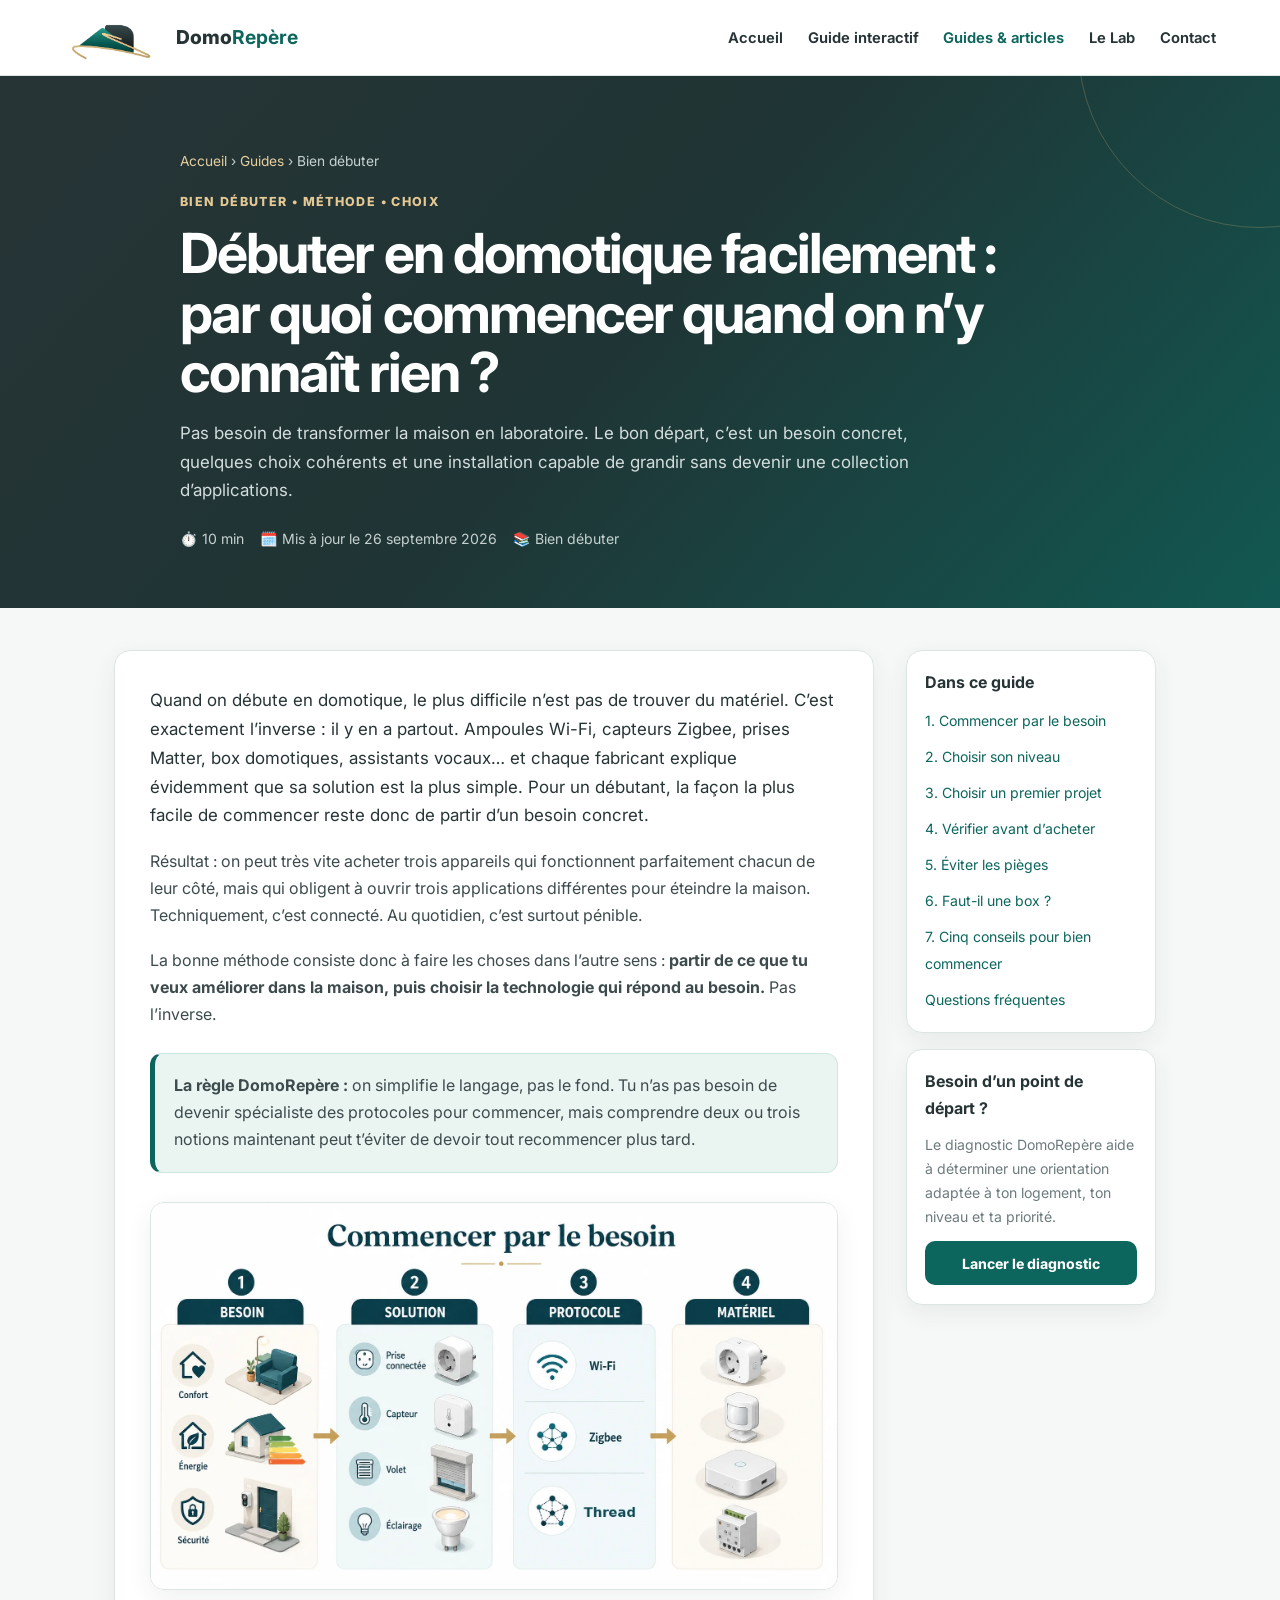
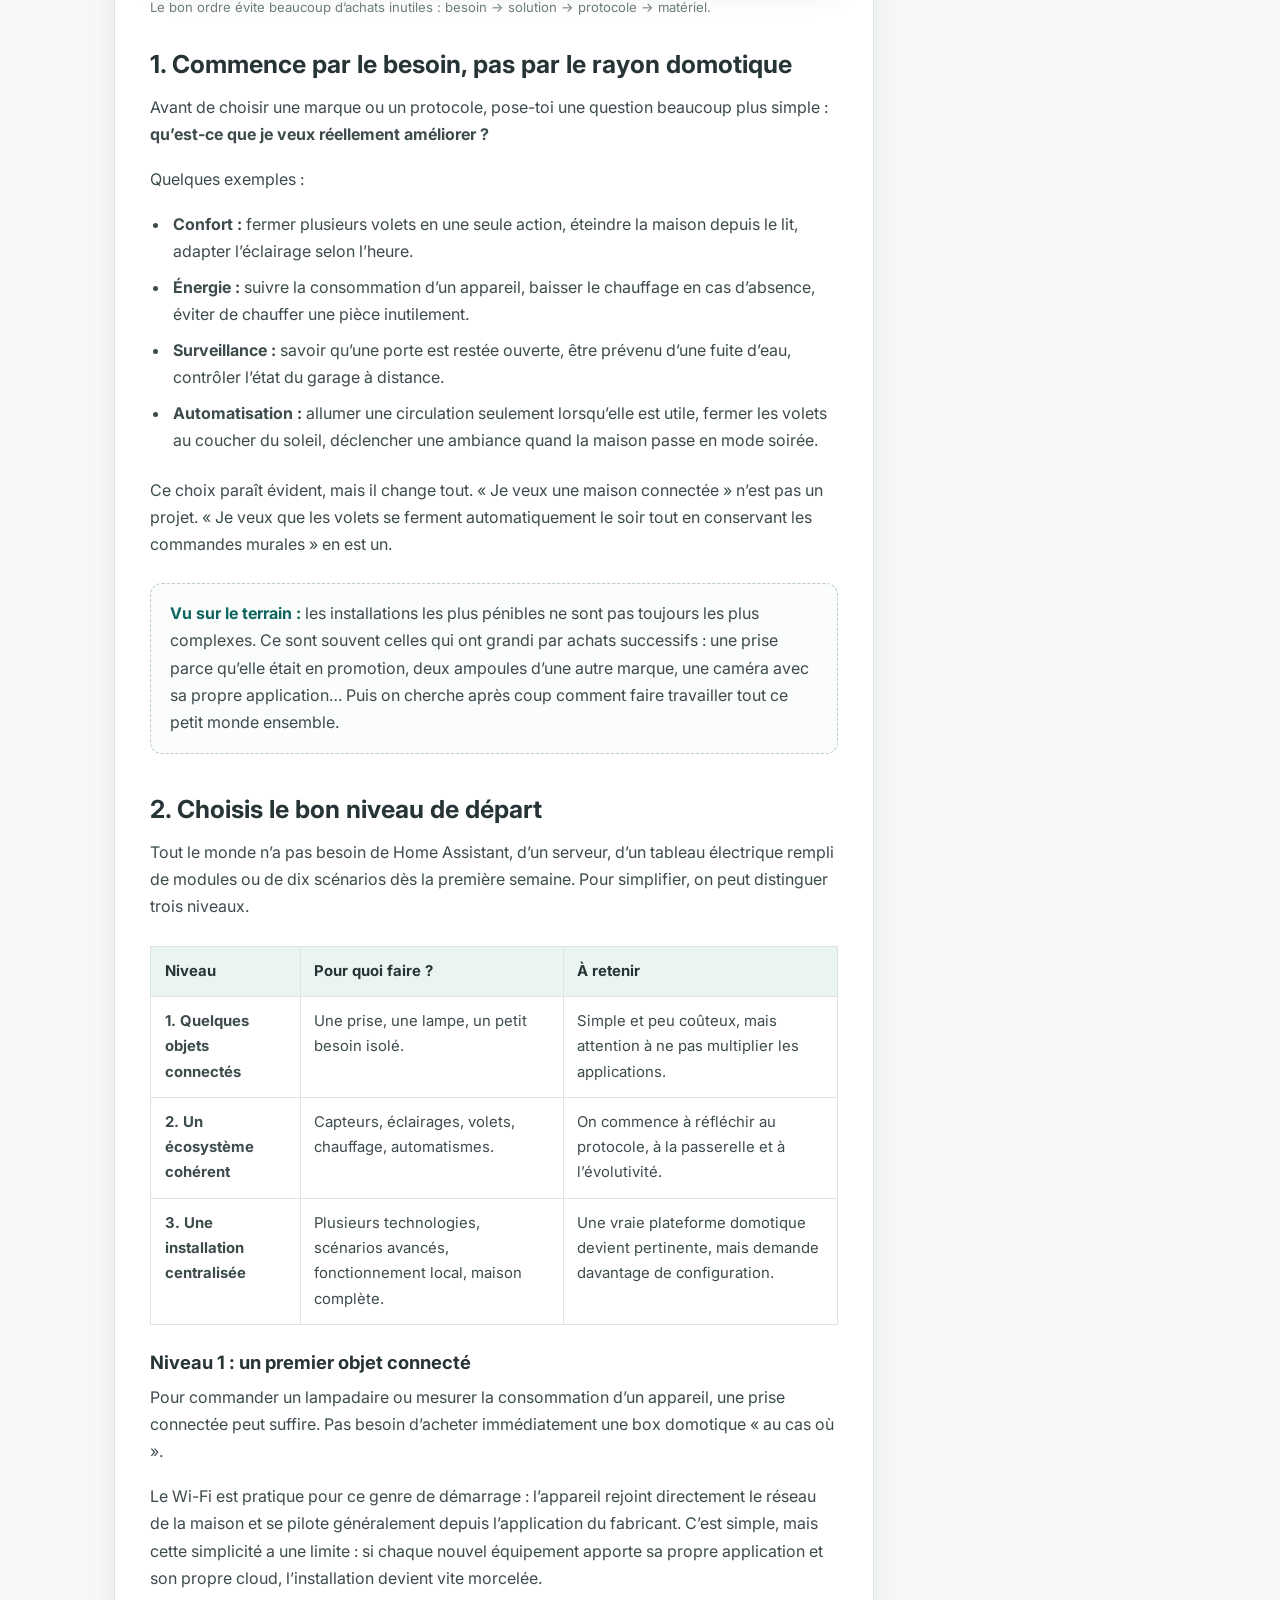
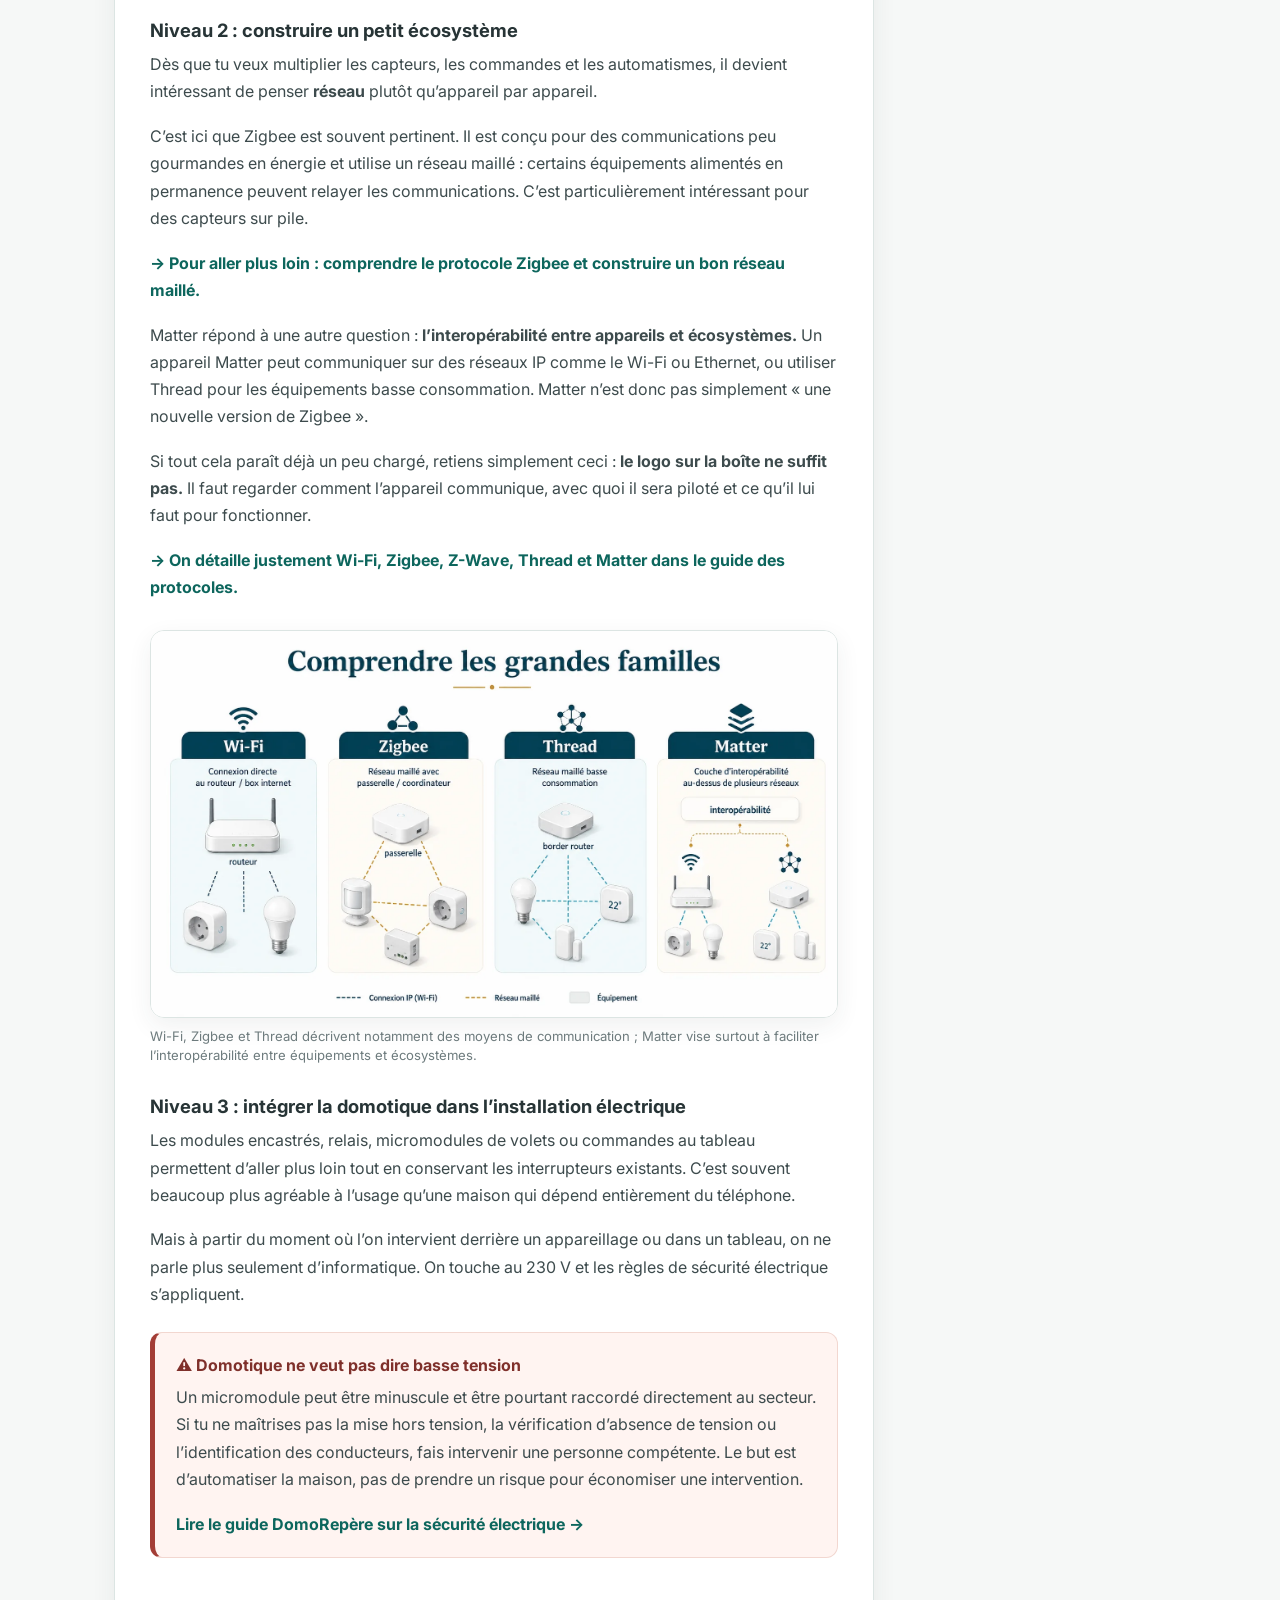
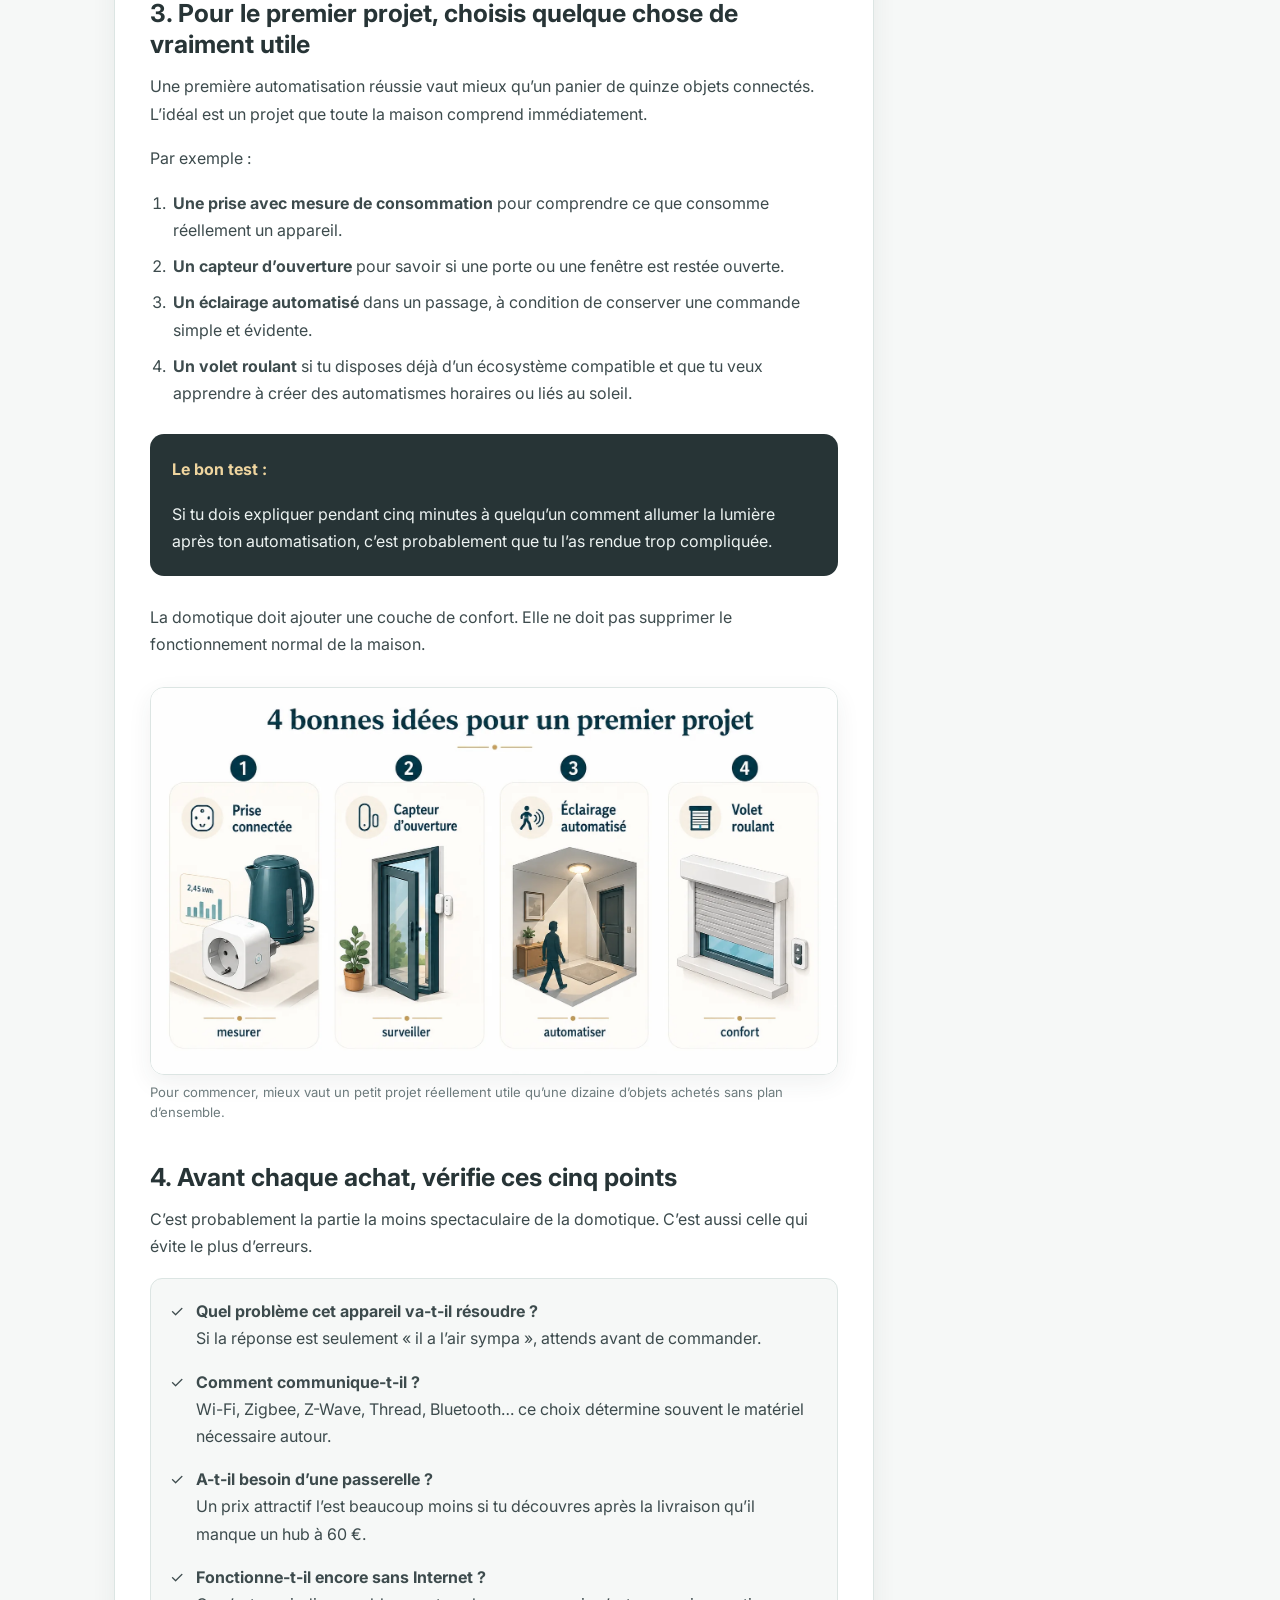
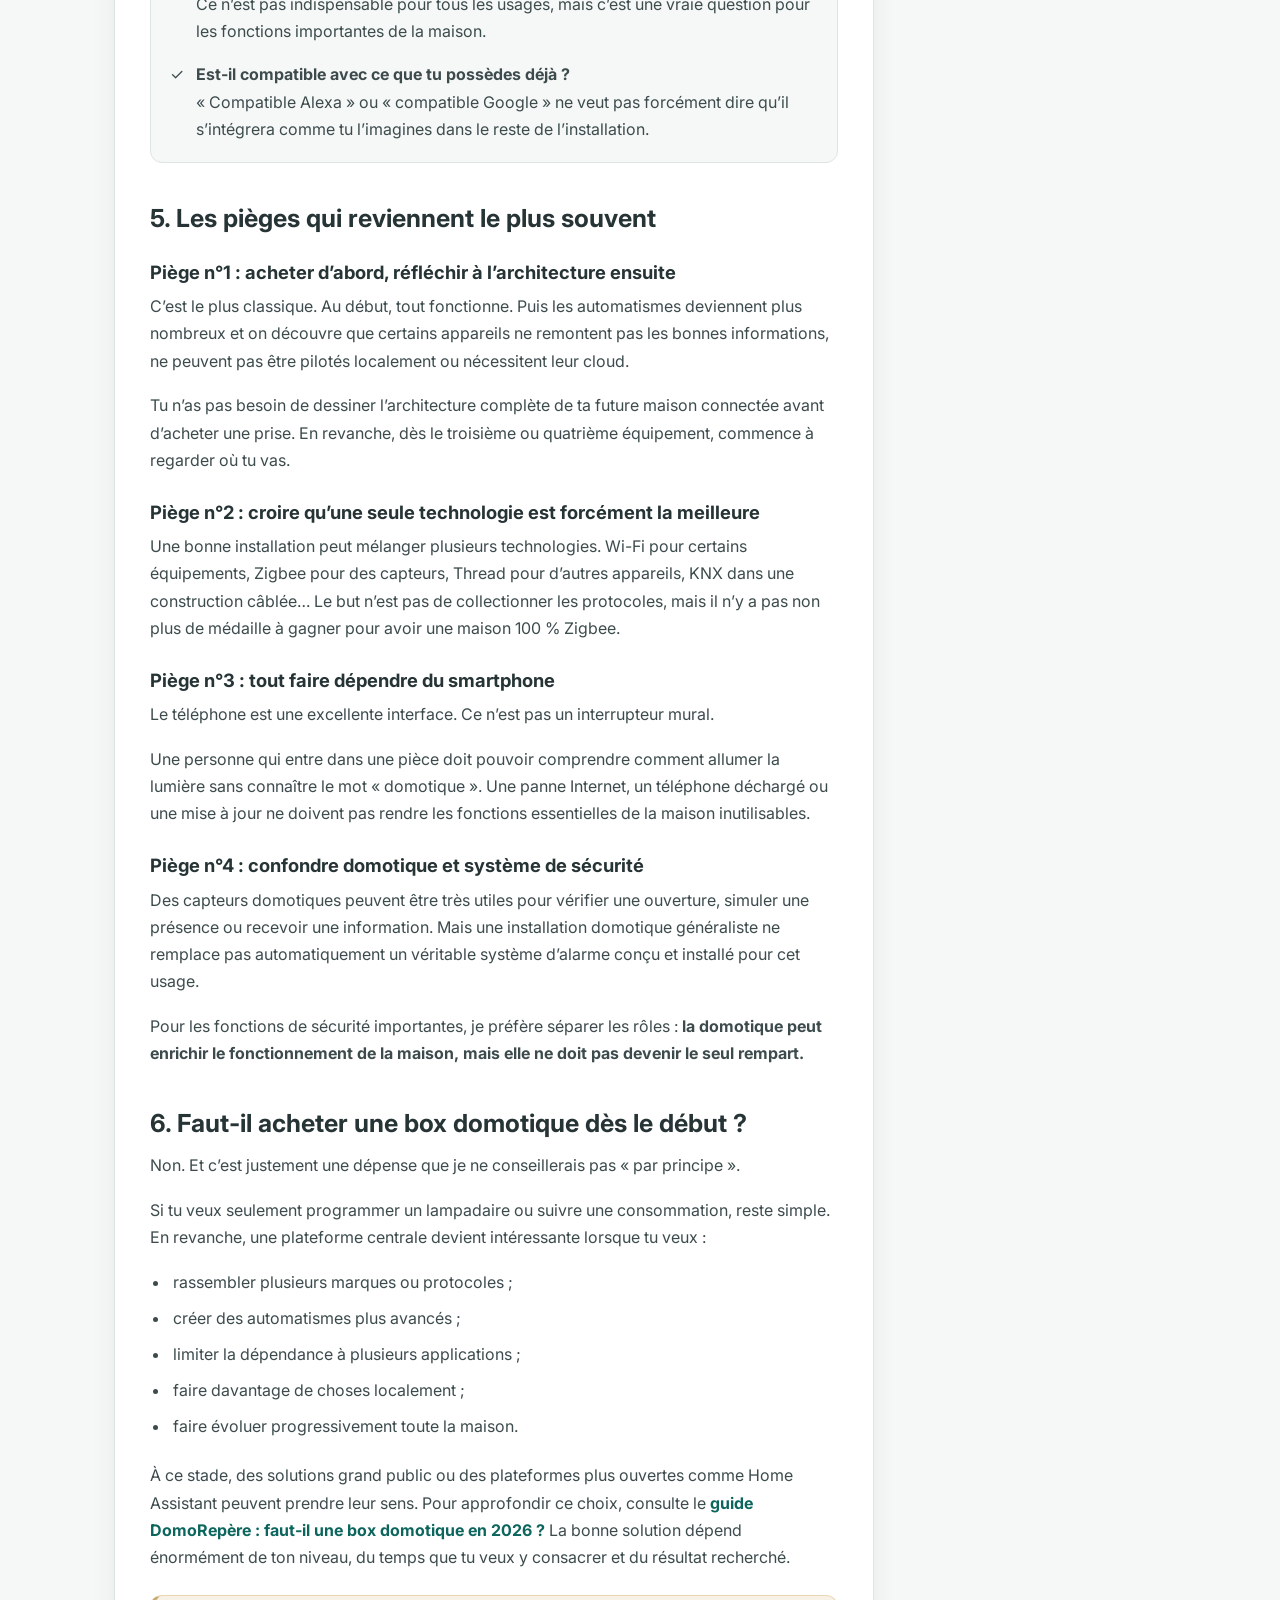
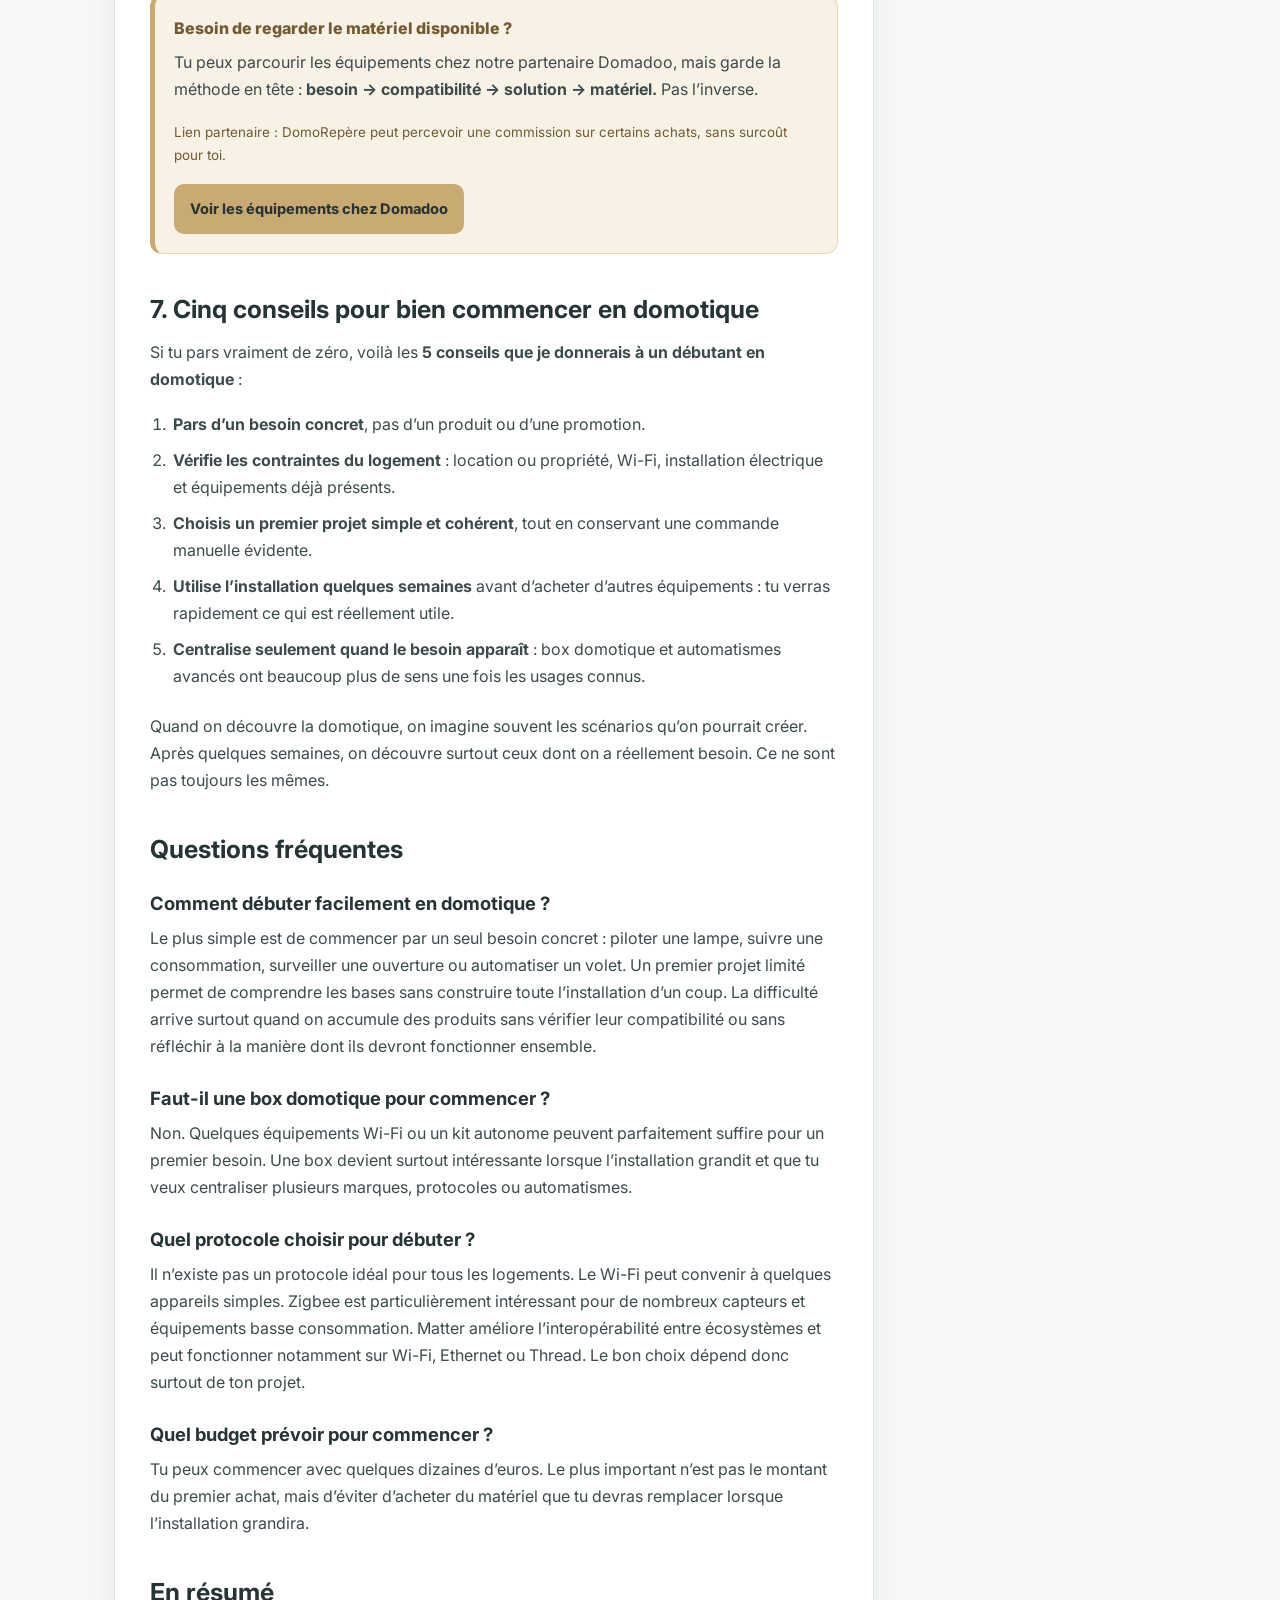
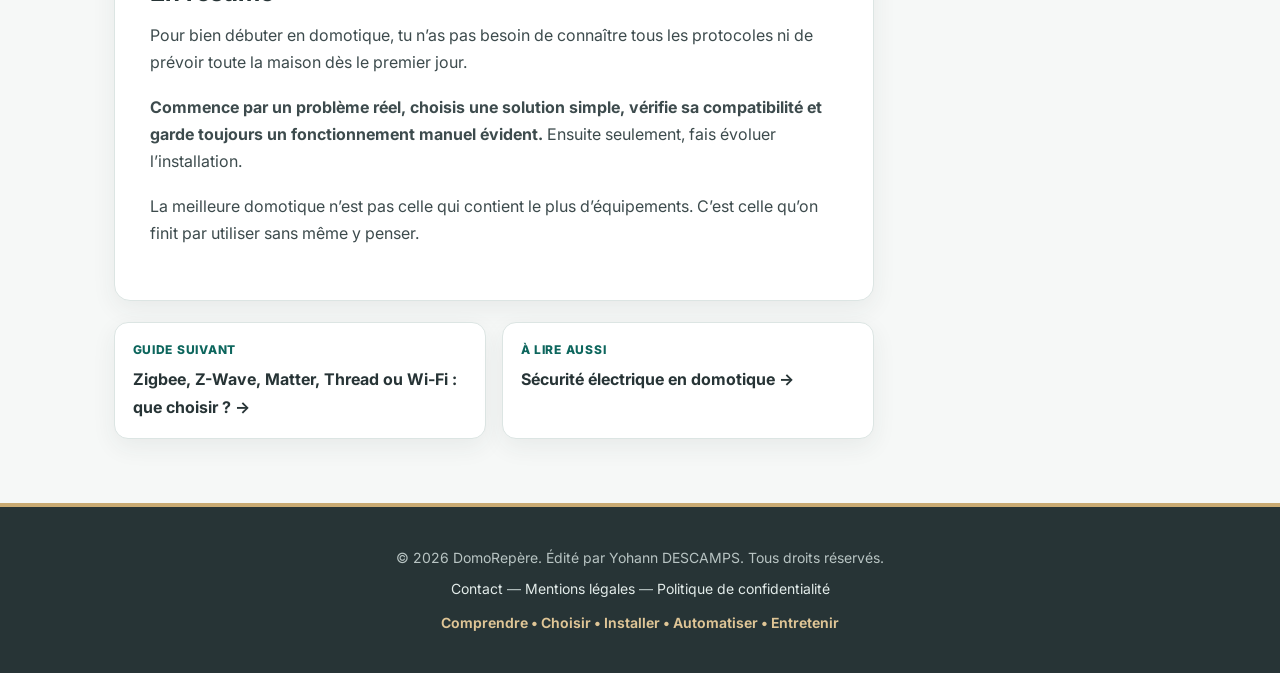
==== article-1.html @ 23b7b3b6 "Update article-1.html" ====
<!DOCTYPE html>
<html lang="fr">
<head>
<meta charset="UTF-8">
<meta name="viewport" content="width=device-width, initial-scale=1.0">

<title>Débuter en domotique facilement : guide pour bien commencer — DomoRepère</title>
<meta name="description" content="Débuter en domotique facilement : 5 conseils pour un débutant, choisir ses premiers équipements, éviter les pièges et construire une installation évolutive.">
<link rel="canonical" href="https://domorepere.fr/article-1.html">
<meta name="robots" content="index, follow, max-image-preview:large">
<meta name="theme-color" content="#0d665d">

<meta property="og:type" content="article">
<meta property="og:locale" content="fr_FR">
<meta property="og:site_name" content="DomoRepère">
<meta property="og:title" content="Débuter en domotique facilement : guide pour bien commencer — DomoRepère">
<meta property="og:description" content="Une méthode simple pour démarrer en domotique sans multiplier les achats, les applications et les écosystèmes incompatibles.">
<meta property="og:url" content="https://domorepere.fr/article-1.html">
<meta property="og:image" content="https://domorepere.fr/assets/brand/social-card.png">

<meta name="twitter:card" content="summary_large_image">
<meta name="twitter:title" content="Débuter en domotique facilement : guide pour bien commencer — DomoRepère">
<meta name="twitter:description" content="Besoins, premiers équipements, protocoles, compatibilité et pièges à éviter : les bonnes bases pour commencer en domotique.">
<meta name="twitter:image" content="https://domorepere.fr/assets/brand/social-card.png">

<link rel="icon" href="assets/icons/favicon-32.png" sizes="32x32" type="image/png">
<link rel="icon" href="assets/icons/favicon-192.png" sizes="192x192" type="image/png">
<link rel="apple-touch-icon" href="assets/icons/apple-touch-icon.png" sizes="180x180">

<link rel="preconnect" href="https://fonts.googleapis.com">
<link rel="preconnect" href="https://fonts.gstatic.com" crossorigin>
<link href="https://fonts.googleapis.com/css2?family=Inter:wght@400;500;600;700;800&display=swap" rel="stylesheet">

<style>
:root{
  --primary:#0d665d;--primary-hover:#084f49;--primary-soft:#eaf5f2;
  --secondary:#273436;--accent:#c9aa72;--accent-soft:#f8f1e5;
  --bg-light:#f6f8f7;--card-bg:#fff;--text-dark:#273436;--text-main:#3d4b4d;
  --text-muted:#6d7b7d;--border:#dce5e3;--danger:#a33d36;--danger-bg:#fff4f1;
  --radius:16px;--shadow:0 8px 24px rgba(39,52,54,.07);--shadow-lg:0 18px 45px rgba(39,52,54,.11)
}
*{box-sizing:border-box;margin:0;padding:0}
html{scroll-behavior:smooth}
body{font-family:'Inter',system-ui,-apple-system,sans-serif;color:var(--text-main);background:var(--bg-light);line-height:1.7}
a{color:var(--primary);text-decoration:none;transition:.2s ease}
a:hover{color:var(--primary-hover)}
img{max-width:100%;height:auto}

.site-header{background:rgba(255,255,255,.96);border-bottom:1px solid var(--border);position:sticky;top:0;z-index:100;backdrop-filter:blur(12px)}
.nav-container{max-width:1200px;margin:0 auto;padding:.85rem 1.5rem;display:flex;justify-content:space-between;align-items:center;gap:1.5rem}
.logo{display:flex;align-items:center;gap:.7rem;color:var(--secondary);font-size:1.2rem;font-weight:800;white-space:nowrap}
.logo img{height:48px;width:auto;display:block}
.logo strong{color:var(--primary)}
nav ul{display:flex;list-style:none;gap:1.55rem;align-items:center}
nav a{color:var(--secondary);font-weight:650;font-size:.92rem}
nav a:hover,nav a.active{color:var(--primary)}

.article-hero{background:linear-gradient(132deg,#273436 0%,#1f3434 48%,#0d665d 120%);color:#fff;padding:4.6rem 1.5rem 3.6rem;position:relative;overflow:hidden}
.article-hero:after{content:"";position:absolute;width:360px;height:360px;border-radius:50%;border:1px solid rgba(201,170,114,.28);right:-160px;top:-210px}
.article-hero-inner{max-width:920px;margin:0 auto;position:relative;z-index:1}
.breadcrumb{font-size:.86rem;color:#c6d2d1;margin-bottom:1.1rem}
.breadcrumb a{color:#e6cf9f}
.eyebrow{color:#e5c995;font-size:.78rem;font-weight:800;letter-spacing:.11em;text-transform:uppercase;margin-bottom:.75rem}
h1{font-size:clamp(2.05rem,5vw,3.45rem);line-height:1.08;letter-spacing:-.035em;max-width:900px}
.lead{margin-top:1rem;max-width:780px;color:#d3dddd;font-size:1.06rem}
.meta{display:flex;flex-wrap:wrap;gap:.7rem 1rem;margin-top:1.35rem;color:#c5d1cf;font-size:.88rem}

.page-wrap{max-width:1100px;margin:0 auto;padding:2.6rem 1.5rem 4rem}
.content-grid{display:grid;grid-template-columns:minmax(0,760px) 250px;gap:2rem;align-items:start}
.article-shell{min-width:0}
.article-body{background:#fff;border:1px solid var(--border);border-radius:var(--radius);box-shadow:var(--shadow);padding:2.2rem}
.article-body>p:first-child{font-size:1.06rem;color:var(--text-dark)}
.article-body h2{color:var(--secondary);font-size:1.55rem;line-height:1.25;margin:2.3rem 0 .85rem;padding-top:.2rem;scroll-margin-top:105px}
.article-body h2:first-of-type{margin-top:1.6rem}
.article-body h3{color:var(--secondary);font-size:1.15rem;line-height:1.35;margin:1.6rem 0 .55rem;scroll-margin-top:105px}
.article-body p{margin-bottom:1.1rem}
.article-body ul,.article-body ol{margin:0 0 1.4rem 1.25rem}
.article-body li{margin-bottom:.55rem;padding-left:.15rem}

.highlight-box,.highlight,.callout{background:var(--primary-soft)!important;border:1px solid #cfe7e1!important;border-left:5px solid var(--primary)!important;border-radius:12px!important;padding:1.15rem 1.2rem!important;margin:1.5rem 0!important;color:var(--text-main)!important}
.affiliate-box{background:var(--accent-soft)!important;border:1px solid #ead7b4!important;border-left:5px solid var(--accent)!important;border-radius:12px!important;padding:1.2rem!important;margin:1.5rem 0!important}
.affiliate-box-title{color:#725b34!important;font-weight:800!important;margin-bottom:.4rem!important}
.alert-danger{background:var(--danger-bg);border:1px solid #f2d7d0;border-left:5px solid var(--danger);border-radius:12px;padding:1.2rem 1.3rem;margin:1.5rem 0}
.alert-danger h4{color:#7f302b;margin-bottom:.3rem}

.field-note{background:#fbfcfc;border:1px dashed #b8cbc7;border-radius:12px;padding:1.05rem 1.15rem;margin:1.5rem 0}
.field-note strong{color:var(--primary)}
.question-box{background:var(--secondary);color:#edf3f2;border-radius:14px;padding:1.35rem;margin:1.7rem 0}
.question-box strong{color:#efd59f}
.question-box p:last-child{margin-bottom:0}

.checklist{background:var(--bg-light);border:1px solid var(--border);border-radius:12px;padding:1.2rem;margin-top:1rem}
.checklist-item{display:flex;gap:.75rem;margin-bottom:1rem}
.checklist-item:last-child{margin-bottom:0}

.comparison-table-wrapper{overflow-x:auto;margin:1.6rem 0}
.comparison-table{width:100%;border-collapse:collapse;font-size:.93rem}
.comparison-table th,.comparison-table td{padding:.75rem .85rem;border:1px solid var(--border);text-align:left;vertical-align:top}
.comparison-table th{background:var(--primary-soft);color:var(--secondary)}

.article-figure{margin:1.8rem 0}
.article-figure img{display:block;width:100%;border-radius:14px;border:1px solid var(--border);box-shadow:var(--shadow)}
.article-figure figcaption{font-size:.82rem;color:var(--text-muted);margin-top:.55rem;line-height:1.45}

.btn{display:inline-flex;align-items:center;justify-content:center;padding:.78rem 1rem;border-radius:10px;font-size:.91rem;font-weight:750}
.btn-primary{background:var(--primary);color:#fff}
.btn-primary:hover{background:var(--primary-hover);color:#fff}
.btn-affiliate{background:var(--accent);color:var(--secondary)}
.btn-affiliate:hover{background:#b9975c;color:var(--secondary)}

.next-links{display:grid;grid-template-columns:repeat(2,minmax(0,1fr));gap:1rem;margin-top:1.3rem}
.next-card{background:#fff;border:1px solid var(--border);border-radius:14px;padding:1.1rem;box-shadow:var(--shadow)}
.next-card span{display:block;color:var(--primary);font-size:.75rem;font-weight:800;text-transform:uppercase;letter-spacing:.06em;margin-bottom:.35rem}
.next-card strong{color:var(--secondary);line-height:1.35}

.sidebar{position:sticky;top:88px}
.side-card{background:#fff;border:1px solid var(--border);border-radius:var(--radius);padding:1.15rem;box-shadow:var(--shadow);margin-bottom:1rem}
.side-card h2{font-size:1rem;color:var(--secondary);margin-bottom:.65rem}
.side-card ul{list-style:none}
.side-card li+li{margin-top:.55rem}
.side-card a{font-size:.88rem;line-height:1.35}
.side-card p{font-size:.88rem;color:var(--text-muted)}

footer{background:var(--secondary);color:#b8c4c3;padding:2.4rem 1.5rem;text-align:center;font-size:.875rem;border-top:4px solid var(--accent)}
footer a{color:#e2ebe9}
.footer-tagline{color:#dfc596;font-weight:650;margin-top:.65rem}

@media(max-width:900px){
  .content-grid{grid-template-columns:1fr}
  .sidebar{position:static;display:grid;grid-template-columns:repeat(2,minmax(0,1fr));gap:1rem}
  .side-card{margin:0}
}
@media(max-width:720px){
  .nav-container{flex-direction:column;gap:.7rem;padding:.7rem 1rem}
  nav ul{flex-wrap:wrap;justify-content:center;gap:.55rem 1rem}
  .article-hero{padding:3.6rem 1rem 3rem}
  .page-wrap{padding:2rem 1rem 3rem}
  .article-body{padding:1.35rem}
  .sidebar,.next-links{grid-template-columns:1fr}
}
</style>

<script type="application/ld+json">
{
  "@context":"https://schema.org",
  "@type":"Article",
  "headline":"Débuter en domotique facilement : par quoi commencer quand on n’y connaît rien ?",
  "description":"Débuter en domotique facilement : 5 conseils pour un débutant, choisir ses premiers équipements, éviter les pièges et construire une installation évolutive.",
  "inLanguage":"fr-FR",
  "mainEntityOfPage":"https://domorepere.fr/article-1.html",
  "dateModified":"2026-09-26",
  "author":{"@type":"Person","name":"Yohann DESCAMPS"},
  "publisher":{"@type":"Organization","name":"DomoRepère","url":"https://domorepere.fr/"}
}
</script>

<script type="application/ld+json">
{
  "@context":"https://schema.org",
  "@type":"FAQPage",
  "mainEntity":[
    {
      "@type":"Question",
      "name":"Comment débuter facilement en domotique ?",
      "acceptedAnswer":{
        "@type":"Answer",
        "text":"Le plus simple est de commencer par un seul besoin concret : piloter une lampe, suivre une consommation, surveiller une ouverture ou automatiser un volet. Un premier projet limité permet de comprendre les bases sans construire toute l’installation d’un coup."
      }
    },
    {
      "@type":"Question",
      "name":"Faut-il une box domotique pour commencer ?",
      "acceptedAnswer":{
        "@type":"Answer",
        "text":"Non. Quelques équipements Wi-Fi ou un kit autonome peuvent parfaitement suffire pour un premier besoin. Une box devient surtout intéressante lorsque l’installation grandit et que tu veux centraliser plusieurs marques, protocoles ou automatismes."
      }
    },
    {
      "@type":"Question",
      "name":"Quel protocole choisir pour débuter ?",
      "acceptedAnswer":{
        "@type":"Answer",
        "text":"Il n’existe pas un protocole idéal pour tous les logements. Le Wi-Fi peut convenir à quelques appareils simples. Zigbee est particulièrement intéressant pour de nombreux capteurs et équipements basse consommation. Matter améliore l’interopérabilité entre écosystèmes et peut fonctionner notamment sur Wi-Fi, Ethernet ou Thread. Le bon choix dépend donc surtout du projet."
      }
    },
    {
      "@type":"Question",
      "name":"Quel budget prévoir pour commencer ?",
      "acceptedAnswer":{
        "@type":"Answer",
        "text":"Il est possible de commencer avec quelques dizaines d’euros. Le plus important n’est pas le montant du premier achat, mais d’éviter d’acheter du matériel qui devra être remplacé lorsque l’installation grandira."
      }
    }
  ]
}
</script>
</head>

<body>

<header class="site-header">
  <div class="nav-container">
    <a href="index.html" class="logo">
      <img src="assets/brand/logo.png" alt="Logo DomoRepère">
      <span>Domo<strong>Repère</strong></span>
    </a>
    <nav aria-label="Navigation principale">
      <ul>
        <li><a href="index.html">Accueil</a></li>
        <li><a href="index.html#quiz">Guide interactif</a></li>
        <li><a class="active" href="articles.html">Guides &amp; articles</a></li>
        <li><a href="mon-installation.html">Le Lab</a></li>
        <li><a href="index.html#contact">Contact</a></li>
      </ul>
    </nav>
  </div>
</header>

<main>

<section class="article-hero">
  <div class="article-hero-inner">
    <div class="breadcrumb">
      <a href="index.html">Accueil</a> › <a href="articles.html">Guides</a> › Bien débuter
    </div>
    <div class="eyebrow">Bien débuter • méthode • choix</div>
    <h1>Débuter en domotique facilement : par quoi commencer quand on n’y connaît rien ?</h1>
    <p class="lead">Pas besoin de transformer la maison en laboratoire. Le bon départ, c’est un besoin concret, quelques choix cohérents et une installation capable de grandir sans devenir une collection d’applications.</p>
    <div class="meta">
      <span>⏱️ 10 min</span>
      <span>🗓️ Mis à jour le 26 septembre 2026</span>
      <span>📚 Bien débuter</span>
    </div>
  </div>
</section>

<div class="page-wrap">
<div class="content-grid">

<div class="article-shell">

<article class="article-body">

<p>Quand on débute en domotique, le plus difficile n’est pas de trouver du matériel. C’est exactement l’inverse : il y en a partout. Ampoules Wi-Fi, capteurs Zigbee, prises Matter, box domotiques, assistants vocaux… et chaque fabricant explique évidemment que sa solution est la plus simple. Pour un débutant, la façon la plus facile de commencer reste donc de partir d’un besoin concret.</p>

<p>Résultat : on peut très vite acheter trois appareils qui fonctionnent parfaitement chacun de leur côté, mais qui obligent à ouvrir trois applications différentes pour éteindre la maison. Techniquement, c’est connecté. Au quotidien, c’est surtout pénible.</p>

<p>La bonne méthode consiste donc à faire les choses dans l’autre sens : <strong>partir de ce que tu veux améliorer dans la maison, puis choisir la technologie qui répond au besoin.</strong> Pas l’inverse.</p>

<div class="highlight-box">
  <strong>La règle DomoRepère :</strong> on simplifie le langage, pas le fond. Tu n’as pas besoin de devenir spécialiste des protocoles pour commencer, mais comprendre deux ou trois notions maintenant peut t’éviter de devoir tout recommencer plus tard.
</div>

<figure class="article-figure">
  <img src="assets/images/articles/article-1/debuter-domotique-methode-domorepere.webp"
       alt="Méthode DomoRepère pour débuter en domotique : partir du besoin, choisir une solution, un protocole puis le matériel"
       width="1672" height="941" loading="lazy" decoding="async">
  <figcaption>Le bon ordre évite beaucoup d’achats inutiles : besoin → solution → protocole → matériel.</figcaption>
</figure>

<h2 id="1-definir-son-besoin">1. Commence par le besoin, pas par le rayon domotique</h2>

<p>Avant de choisir une marque ou un protocole, pose-toi une question beaucoup plus simple : <strong>qu’est-ce que je veux réellement améliorer ?</strong></p>

<p>Quelques exemples :</p>

<ul>
  <li><strong>Confort :</strong> fermer plusieurs volets en une seule action, éteindre la maison depuis le lit, adapter l’éclairage selon l’heure.</li>
  <li><strong>Énergie :</strong> suivre la consommation d’un appareil, baisser le chauffage en cas d’absence, éviter de chauffer une pièce inutilement.</li>
  <li><strong>Surveillance :</strong> savoir qu’une porte est restée ouverte, être prévenu d’une fuite d’eau, contrôler l’état du garage à distance.</li>
  <li><strong>Automatisation :</strong> allumer une circulation seulement lorsqu’elle est utile, fermer les volets au coucher du soleil, déclencher une ambiance quand la maison passe en mode soirée.</li>
</ul>

<p>Ce choix paraît évident, mais il change tout. « Je veux une maison connectée » n’est pas un projet. « Je veux que les volets se ferment automatiquement le soir tout en conservant les commandes murales » en est un.</p>

<div class="field-note">
  <strong>Vu sur le terrain :</strong> les installations les plus pénibles ne sont pas toujours les plus complexes. Ce sont souvent celles qui ont grandi par achats successifs : une prise parce qu’elle était en promotion, deux ampoules d’une autre marque, une caméra avec sa propre application… Puis on cherche après coup comment faire travailler tout ce petit monde ensemble.
</div>

<h2 id="2-choisir-son-niveau">2. Choisis le bon niveau de départ</h2>

<p>Tout le monde n’a pas besoin de Home Assistant, d’un serveur, d’un tableau électrique rempli de modules ou de dix scénarios dès la première semaine. Pour simplifier, on peut distinguer trois niveaux.</p>

<div class="comparison-table-wrapper">
<table class="comparison-table">
  <thead>
    <tr>
      <th>Niveau</th>
      <th>Pour quoi faire ?</th>
      <th>À retenir</th>
    </tr>
  </thead>
  <tbody>
    <tr>
      <td><strong>1. Quelques objets connectés</strong></td>
      <td>Une prise, une lampe, un petit besoin isolé.</td>
      <td>Simple et peu coûteux, mais attention à ne pas multiplier les applications.</td>
    </tr>
    <tr>
      <td><strong>2. Un écosystème cohérent</strong></td>
      <td>Capteurs, éclairages, volets, chauffage, automatismes.</td>
      <td>On commence à réfléchir au protocole, à la passerelle et à l’évolutivité.</td>
    </tr>
    <tr>
      <td><strong>3. Une installation centralisée</strong></td>
      <td>Plusieurs technologies, scénarios avancés, fonctionnement local, maison complète.</td>
      <td>Une vraie plateforme domotique devient pertinente, mais demande davantage de configuration.</td>
    </tr>
  </tbody>
</table>
</div>

<h3 id="niveau-1">Niveau 1 : un premier objet connecté</h3>

<p>Pour commander un lampadaire ou mesurer la consommation d’un appareil, une prise connectée peut suffire. Pas besoin d’acheter immédiatement une box domotique « au cas où ».</p>

<p>Le Wi-Fi est pratique pour ce genre de démarrage : l’appareil rejoint directement le réseau de la maison et se pilote généralement depuis l’application du fabricant. C’est simple, mais cette simplicité a une limite : si chaque nouvel équipement apporte sa propre application et son propre cloud, l’installation devient vite morcelée.</p>

<h3 id="niveau-2">Niveau 2 : construire un petit écosystème</h3>

<p>Dès que tu veux multiplier les capteurs, les commandes et les automatismes, il devient intéressant de penser <strong>réseau</strong> plutôt qu’appareil par appareil.</p>

<p>C’est ici que Zigbee est souvent pertinent. Il est conçu pour des communications peu gourmandes en énergie et utilise un réseau maillé : certains équipements alimentés en permanence peuvent relayer les communications. C’est particulièrement intéressant pour des capteurs sur pile.</p>
<p><a href="protocole-zigbee.html"><strong>→ Pour aller plus loin : comprendre le protocole Zigbee et construire un bon réseau maillé.</strong></a></p>

<p>Matter répond à une autre question : <strong>l’interopérabilité entre appareils et écosystèmes.</strong> Un appareil Matter peut communiquer sur des réseaux IP comme le Wi-Fi ou Ethernet, ou utiliser Thread pour les équipements basse consommation. Matter n’est donc pas simplement « une nouvelle version de Zigbee ».</p>

<p>Si tout cela paraît déjà un peu chargé, retiens simplement ceci : <strong>le logo sur la boîte ne suffit pas.</strong> Il faut regarder comment l’appareil communique, avec quoi il sera piloté et ce qu’il lui faut pour fonctionner.</p>

<p><a href="article-2.html"><strong>→ On détaille justement Wi-Fi, Zigbee, Z-Wave, Thread et Matter dans le guide des protocoles.</strong></a></p>

<figure class="article-figure">
  <img src="assets/images/articles/article-1/wifi-zigbee-thread-matter-schema.webp"
       alt="Différence simplifiée entre Wi-Fi, Zigbee, Thread et Matter dans une installation domotique"
       width="1672" height="941" loading="lazy" decoding="async">
  <figcaption>Wi-Fi, Zigbee et Thread décrivent notamment des moyens de communication ; Matter vise surtout à faciliter l’interopérabilité entre équipements et écosystèmes.</figcaption>
</figure>

<h3 id="niveau-3">Niveau 3 : intégrer la domotique dans l’installation électrique</h3>

<p>Les modules encastrés, relais, micromodules de volets ou commandes au tableau permettent d’aller plus loin tout en conservant les interrupteurs existants. C’est souvent beaucoup plus agréable à l’usage qu’une maison qui dépend entièrement du téléphone.</p>

<p>Mais à partir du moment où l’on intervient derrière un appareillage ou dans un tableau, on ne parle plus seulement d’informatique. On touche au 230 V et les règles de sécurité électrique s’appliquent.</p>

<div class="alert-danger">
  <h4>⚠️ Domotique ne veut pas dire basse tension</h4>
  <p>Un micromodule peut être minuscule et être pourtant raccordé directement au secteur. Si tu ne maîtrises pas la mise hors tension, la vérification d’absence de tension ou l’identification des conducteurs, fais intervenir une personne compétente. Le but est d’automatiser la maison, pas de prendre un risque pour économiser une intervention.</p>
  <p style="margin-bottom:0"><a href="securite-electrique.html"><strong>Lire le guide DomoRepère sur la sécurité électrique →</strong></a></p>
</div>

<h2 id="3-premier-projet">3. Pour le premier projet, choisis quelque chose de vraiment utile</h2>

<p>Une première automatisation réussie vaut mieux qu’un panier de quinze objets connectés. L’idéal est un projet que toute la maison comprend immédiatement.</p>

<p>Par exemple :</p>

<ol>
  <li><strong>Une prise avec mesure de consommation</strong> pour comprendre ce que consomme réellement un appareil.</li>
  <li><strong>Un capteur d’ouverture</strong> pour savoir si une porte ou une fenêtre est restée ouverte.</li>
  <li><strong>Un éclairage automatisé</strong> dans un passage, à condition de conserver une commande simple et évidente.</li>
  <li><strong>Un volet roulant</strong> si tu disposes déjà d’un écosystème compatible et que tu veux apprendre à créer des automatismes horaires ou liés au soleil.</li>
</ol>

<div class="question-box">
  <p><strong>Le bon test :</strong></p>
  <p>Si tu dois expliquer pendant cinq minutes à quelqu’un comment allumer la lumière après ton automatisation, c’est probablement que tu l’as rendue trop compliquée.</p>
</div>

<p>La domotique doit ajouter une couche de confort. Elle ne doit pas supprimer le fonctionnement normal de la maison.</p>

<figure class="article-figure">
  <img src="assets/images/articles/article-1/premier-projet-domotique-domorepere.webp"
       alt="Quatre idées pour débuter en domotique : prise connectée, capteur d’ouverture, éclairage automatisé et volet roulant"
       width="1672" height="941" loading="lazy" decoding="async">
  <figcaption>Pour commencer, mieux vaut un petit projet réellement utile qu’une dizaine d’objets achetés sans plan d’ensemble.</figcaption>
</figure>

<h2 id="4-avant-achat">4. Avant chaque achat, vérifie ces cinq points</h2>

<p>C’est probablement la partie la moins spectaculaire de la domotique. C’est aussi celle qui évite le plus d’erreurs.</p>

<div class="checklist">
  <div class="checklist-item">
    <span>✓</span>
    <div><strong>Quel problème cet appareil va-t-il résoudre ?</strong><br>Si la réponse est seulement « il a l’air sympa », attends avant de commander.</div>
  </div>
  <div class="checklist-item">
    <span>✓</span>
    <div><strong>Comment communique-t-il ?</strong><br>Wi-Fi, Zigbee, Z-Wave, Thread, Bluetooth… ce choix détermine souvent le matériel nécessaire autour.</div>
  </div>
  <div class="checklist-item">
    <span>✓</span>
    <div><strong>A-t-il besoin d’une passerelle ?</strong><br>Un prix attractif l’est beaucoup moins si tu découvres après la livraison qu’il manque un hub à 60 €.</div>
  </div>
  <div class="checklist-item">
    <span>✓</span>
    <div><strong>Fonctionne-t-il encore sans Internet ?</strong><br>Ce n’est pas indispensable pour tous les usages, mais c’est une vraie question pour les fonctions importantes de la maison.</div>
  </div>
  <div class="checklist-item">
    <span>✓</span>
    <div><strong>Est-il compatible avec ce que tu possèdes déjà ?</strong><br>« Compatible Alexa » ou « compatible Google » ne veut pas forcément dire qu’il s’intégrera comme tu l’imagines dans le reste de l’installation.</div>
  </div>
</div>

<h2 id="5-pieges">5. Les pièges qui reviennent le plus souvent</h2>

<h3>Piège n°1 : acheter d’abord, réfléchir à l’architecture ensuite</h3>

<p>C’est le plus classique. Au début, tout fonctionne. Puis les automatismes deviennent plus nombreux et on découvre que certains appareils ne remontent pas les bonnes informations, ne peuvent pas être pilotés localement ou nécessitent leur cloud.</p>

<p>Tu n’as pas besoin de dessiner l’architecture complète de ta future maison connectée avant d’acheter une prise. En revanche, dès le troisième ou quatrième équipement, commence à regarder où tu vas.</p>

<h3>Piège n°2 : croire qu’une seule technologie est forcément la meilleure</h3>

<p>Une bonne installation peut mélanger plusieurs technologies. Wi-Fi pour certains équipements, Zigbee pour des capteurs, Thread pour d’autres appareils, KNX dans une construction câblée… Le but n’est pas de collectionner les protocoles, mais il n’y a pas non plus de médaille à gagner pour avoir une maison 100 % Zigbee.</p>

<h3>Piège n°3 : tout faire dépendre du smartphone</h3>

<p>Le téléphone est une excellente interface. Ce n’est pas un interrupteur mural.</p>

<p>Une personne qui entre dans une pièce doit pouvoir comprendre comment allumer la lumière sans connaître le mot « domotique ». Une panne Internet, un téléphone déchargé ou une mise à jour ne doivent pas rendre les fonctions essentielles de la maison inutilisables.</p>

<h3>Piège n°4 : confondre domotique et système de sécurité</h3>

<p>Des capteurs domotiques peuvent être très utiles pour vérifier une ouverture, simuler une présence ou recevoir une information. Mais une installation domotique généraliste ne remplace pas automatiquement un véritable système d’alarme conçu et installé pour cet usage.</p>

<p>Pour les fonctions de sécurité importantes, je préfère séparer les rôles : <strong>la domotique peut enrichir le fonctionnement de la maison, mais elle ne doit pas devenir le seul rempart.</strong></p>

<h2 id="6-faut-il-box">6. Faut-il acheter une box domotique dès le début ?</h2>

<p>Non. Et c’est justement une dépense que je ne conseillerais pas « par principe ».</p>

<p>Si tu veux seulement programmer un lampadaire ou suivre une consommation, reste simple. En revanche, une plateforme centrale devient intéressante lorsque tu veux :</p>

<ul>
  <li>rassembler plusieurs marques ou protocoles ;</li>
  <li>créer des automatismes plus avancés ;</li>
  <li>limiter la dépendance à plusieurs applications ;</li>
  <li>faire davantage de choses localement ;</li>
  <li>faire évoluer progressivement toute la maison.</li>
</ul>

<p>À ce stade, des solutions grand public ou des plateformes plus ouvertes comme Home Assistant peuvent prendre leur sens. Pour approfondir ce choix, consulte le <a href="box-domotique.html"><strong>guide DomoRepère : faut-il une box domotique en 2026 ?</strong></a> La bonne solution dépend énormément de ton niveau, du temps que tu veux y consacrer et du résultat recherché.</p>

<div class="affiliate-box">
  <div class="affiliate-box-title">Besoin de regarder le matériel disponible ?</div>
  <p>Tu peux parcourir les équipements chez notre partenaire Domadoo, mais garde la méthode en tête : <strong>besoin → compatibilité → solution → matériel.</strong> Pas l’inverse.</p>
  <p style="font-size:.84rem;color:#725b34">Lien partenaire : DomoRepère peut percevoir une commission sur certains achats, sans surcoût pour toi.</p>
  <a class="btn btn-affiliate" href="https://www.domadoo.fr/fr/?domid=147" rel="noopener sponsored" target="_blank">Voir les équipements chez Domadoo</a>
</div>

<h2 id="7-cinq-conseils-pour-bien-commencer-en-domotique">7. Cinq conseils pour bien commencer en domotique</h2>

<p>Si tu pars vraiment de zéro, voilà les <strong>5 conseils que je donnerais à un débutant en domotique</strong> :</p>

<ol>
<li><strong>Pars d’un besoin concret</strong>, pas d’un produit ou d’une promotion.</li>
<li><strong>Vérifie les contraintes du logement</strong> : location ou propriété, Wi-Fi, installation électrique et équipements déjà présents.</li>
<li><strong>Choisis un premier projet simple et cohérent</strong>, tout en conservant une commande manuelle évidente.</li>
<li><strong>Utilise l’installation quelques semaines</strong> avant d’acheter d’autres équipements : tu verras rapidement ce qui est réellement utile.</li>
<li><strong>Centralise seulement quand le besoin apparaît</strong> : box domotique et automatismes avancés ont beaucoup plus de sens une fois les usages connus.</li>
</ol>

<p>Quand on découvre la domotique, on imagine souvent les scénarios qu’on pourrait créer. Après quelques semaines, on découvre surtout ceux dont on a réellement besoin. Ce ne sont pas toujours les mêmes.</p>
<h2 id="faq">Questions fréquentes</h2>

<h3>Comment débuter facilement en domotique ?</h3>
<p>Le plus simple est de commencer par un seul besoin concret : piloter une lampe, suivre une consommation, surveiller une ouverture ou automatiser un volet. Un premier projet limité permet de comprendre les bases sans construire toute l’installation d’un coup. La difficulté arrive surtout quand on accumule des produits sans vérifier leur compatibilité ou sans réfléchir à la manière dont ils devront fonctionner ensemble.</p>

<h3>Faut-il une box domotique pour commencer ?</h3>
<p>Non. Quelques équipements Wi-Fi ou un kit autonome peuvent parfaitement suffire pour un premier besoin. Une box devient surtout intéressante lorsque l’installation grandit et que tu veux centraliser plusieurs marques, protocoles ou automatismes.</p>

<h3>Quel protocole choisir pour débuter ?</h3>
<p>Il n’existe pas un protocole idéal pour tous les logements. Le Wi-Fi peut convenir à quelques appareils simples. Zigbee est particulièrement intéressant pour de nombreux capteurs et équipements basse consommation. Matter améliore l’interopérabilité entre écosystèmes et peut fonctionner notamment sur Wi-Fi, Ethernet ou Thread. Le bon choix dépend donc surtout de ton projet.</p>

<h3>Quel budget prévoir pour commencer ?</h3>
<p>Tu peux commencer avec quelques dizaines d’euros. Le plus important n’est pas le montant du premier achat, mais d’éviter d’acheter du matériel que tu devras remplacer lorsque l’installation grandira.</p>

<h2 id="en-resume">En résumé</h2>

<p>Pour bien débuter en domotique, tu n’as pas besoin de connaître tous les protocoles ni de prévoir toute la maison dès le premier jour.</p>

<p><strong>Commence par un problème réel, choisis une solution simple, vérifie sa compatibilité et garde toujours un fonctionnement manuel évident.</strong> Ensuite seulement, fais évoluer l’installation.</p>

<p>La meilleure domotique n’est pas celle qui contient le plus d’équipements. C’est celle qu’on finit par utiliser sans même y penser.</p>

</article>

<div class="next-links">
  <a class="next-card" href="article-2.html">
    <span>Guide suivant</span>
    <strong>Zigbee, Z-Wave, Matter, Thread ou Wi-Fi : que choisir ? →</strong>
  </a>
  <a class="next-card" href="securite-electrique.html">
    <span>À lire aussi</span>
    <strong>Sécurité électrique en domotique →</strong>
  </a>
</div>

</div>

<aside class="sidebar" aria-label="Navigation de l'article">
  <div class="side-card">
    <h2>Dans ce guide</h2>
    <ul>
      <li><a href="#1-definir-son-besoin">1. Commencer par le besoin</a></li>
      <li><a href="#2-choisir-son-niveau">2. Choisir son niveau</a></li>
      <li><a href="#3-premier-projet">3. Choisir un premier projet</a></li>
      <li><a href="#4-avant-achat">4. Vérifier avant d’acheter</a></li>
      <li><a href="#5-pieges">5. Éviter les pièges</a></li>
      <li><a href="#6-faut-il-box">6. Faut-il une box ?</a></li>
      <li><a href="#7-cinq-conseils-pour-bien-commencer-en-domotique">7. Cinq conseils pour bien commencer</a></li>
      <li><a href="#faq">Questions fréquentes</a></li>
    </ul>
  </div>

  <div class="side-card">
    <h2>Besoin d’un point de départ ?</h2>
    <p>Le diagnostic DomoRepère aide à déterminer une orientation adaptée à ton logement, ton niveau et ta priorité.</p>
    <a class="btn btn-primary" style="margin-top:.8rem;width:100%" href="index.html#quiz">Lancer le diagnostic</a>
  </div>
</aside>

</div>
</div>

</main>

<footer>
  <p>© 2026 DomoRepère. Édité par Yohann DESCAMPS. Tous droits réservés.</p>
  <p style="margin-top:.45rem">
    <a href="index.html#contact">Contact</a> —
    <a href="mentions-legales.html">Mentions légales</a> —
    <a href="politique-de-confidentialite.html">Politique de confidentialité</a>
  </p>
  <div class="footer-tagline">Comprendre • Choisir • Installer • Automatiser • Entretenir</div>
</footer>

</body>
</html>
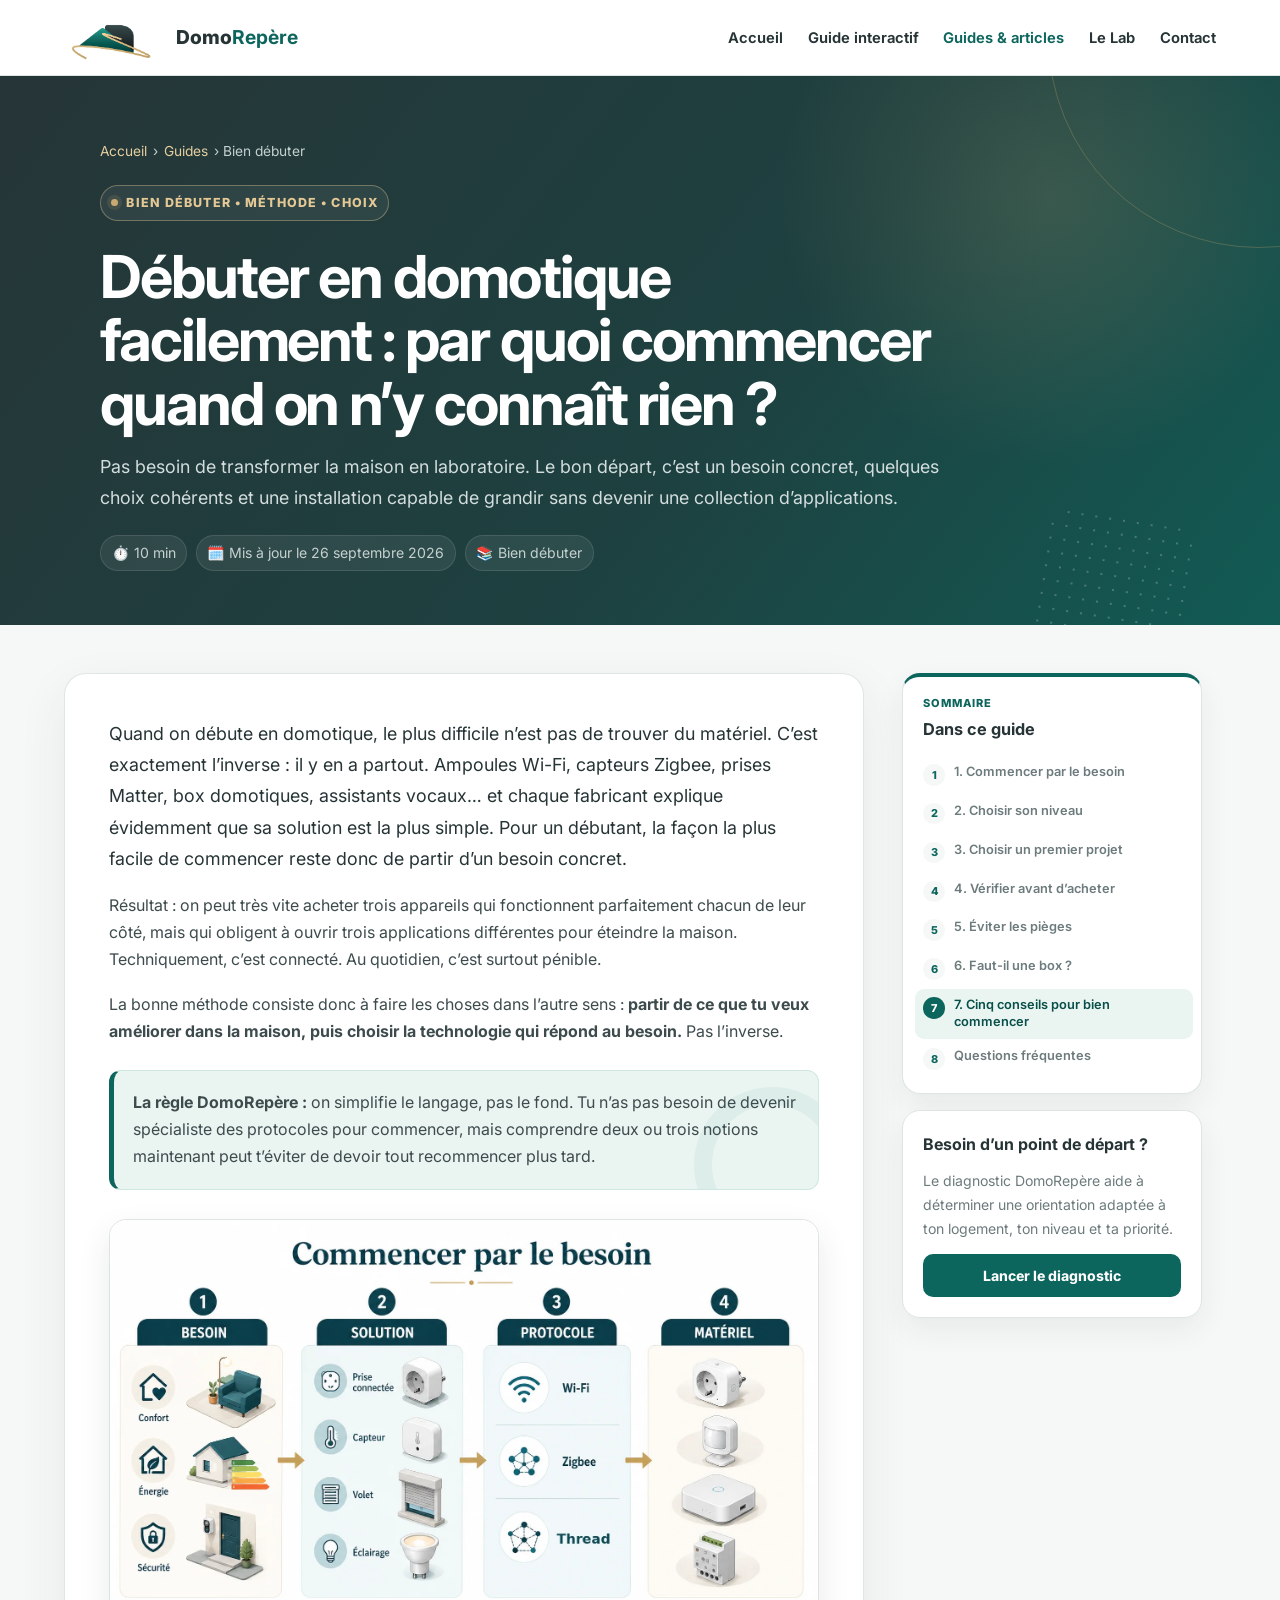
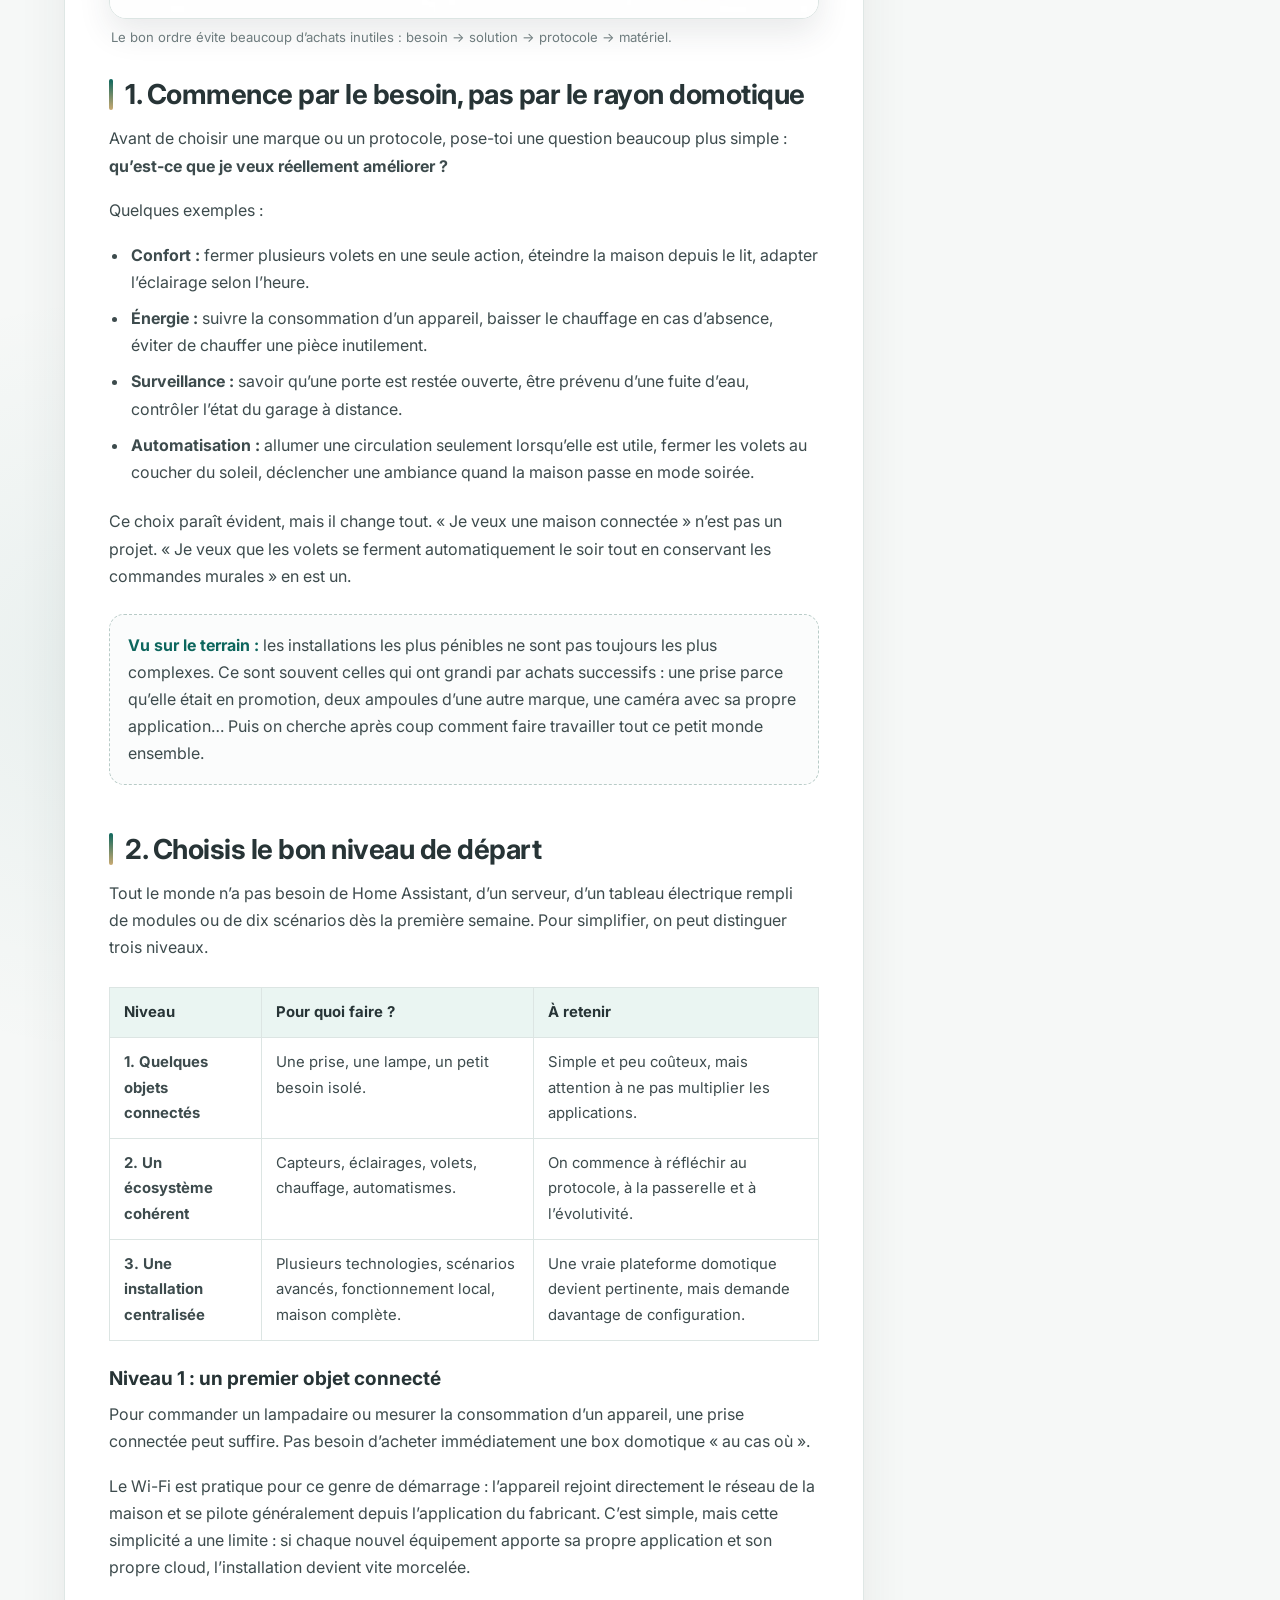
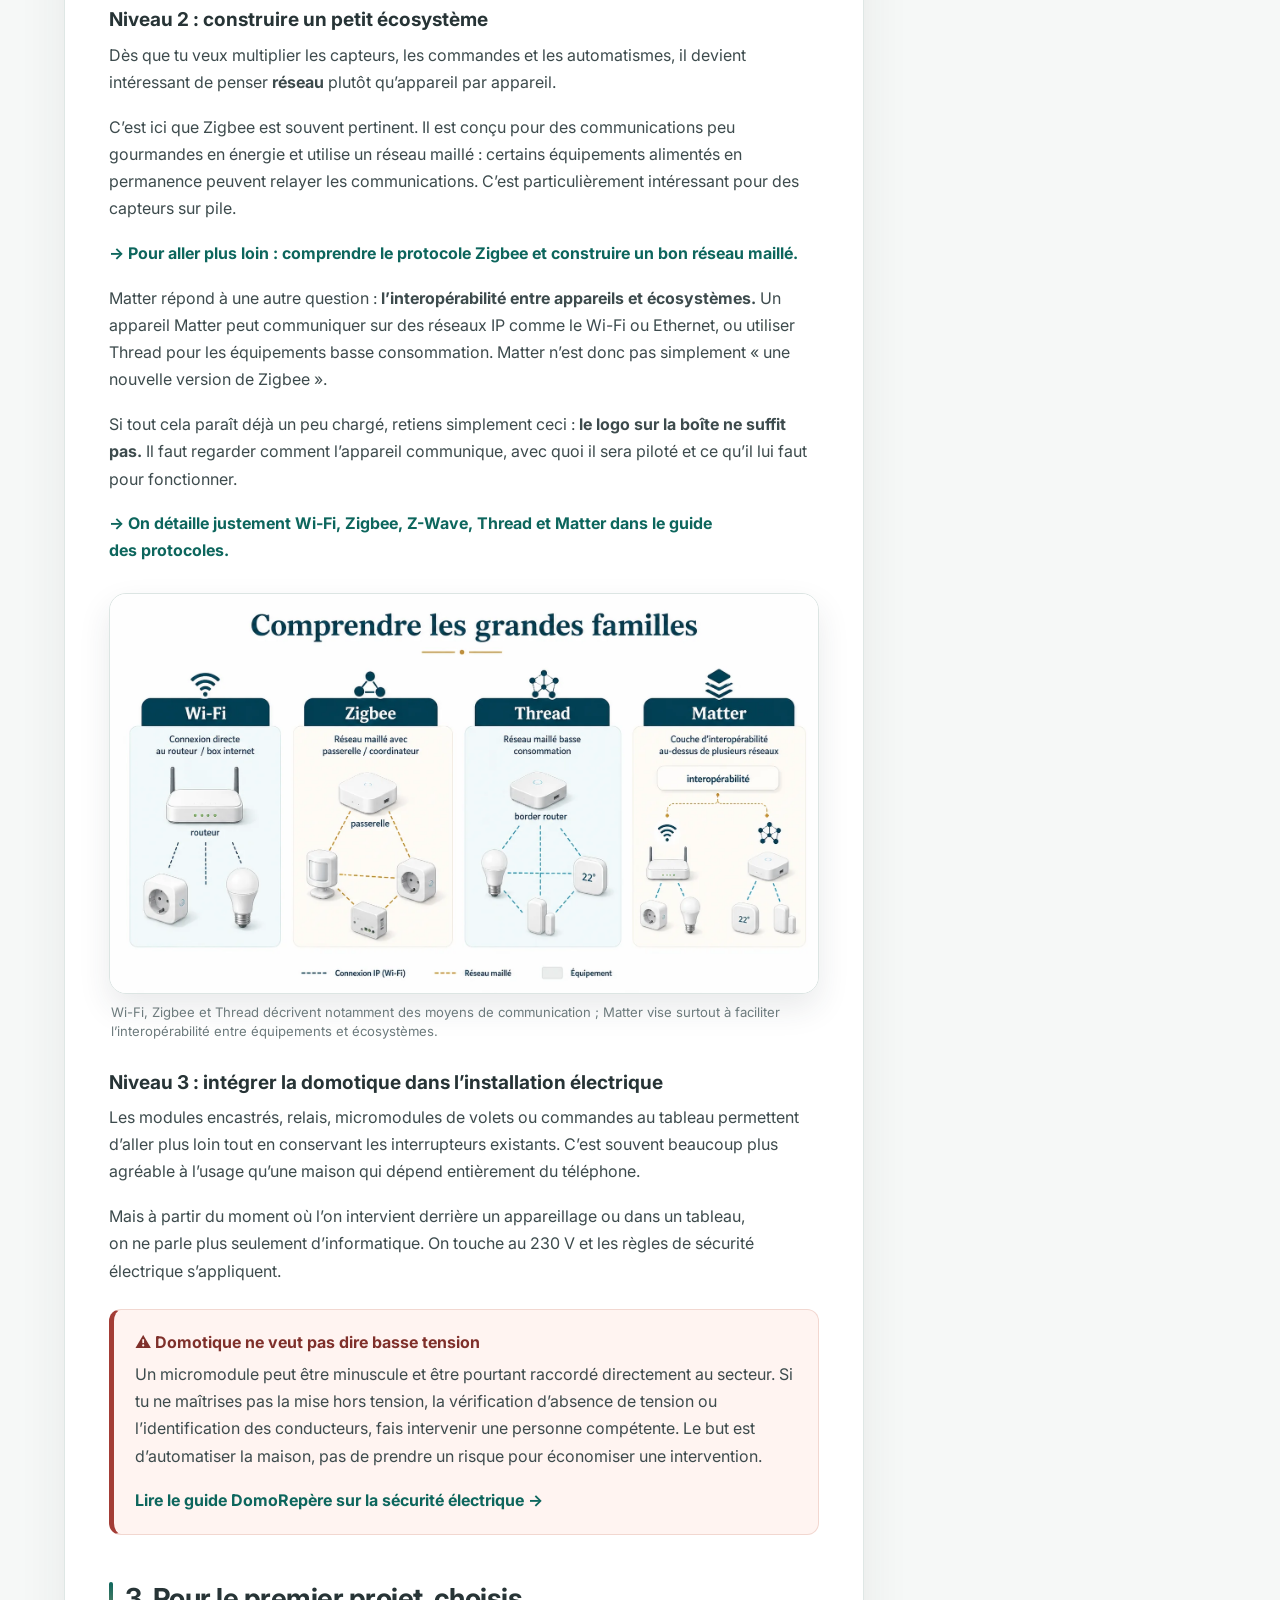
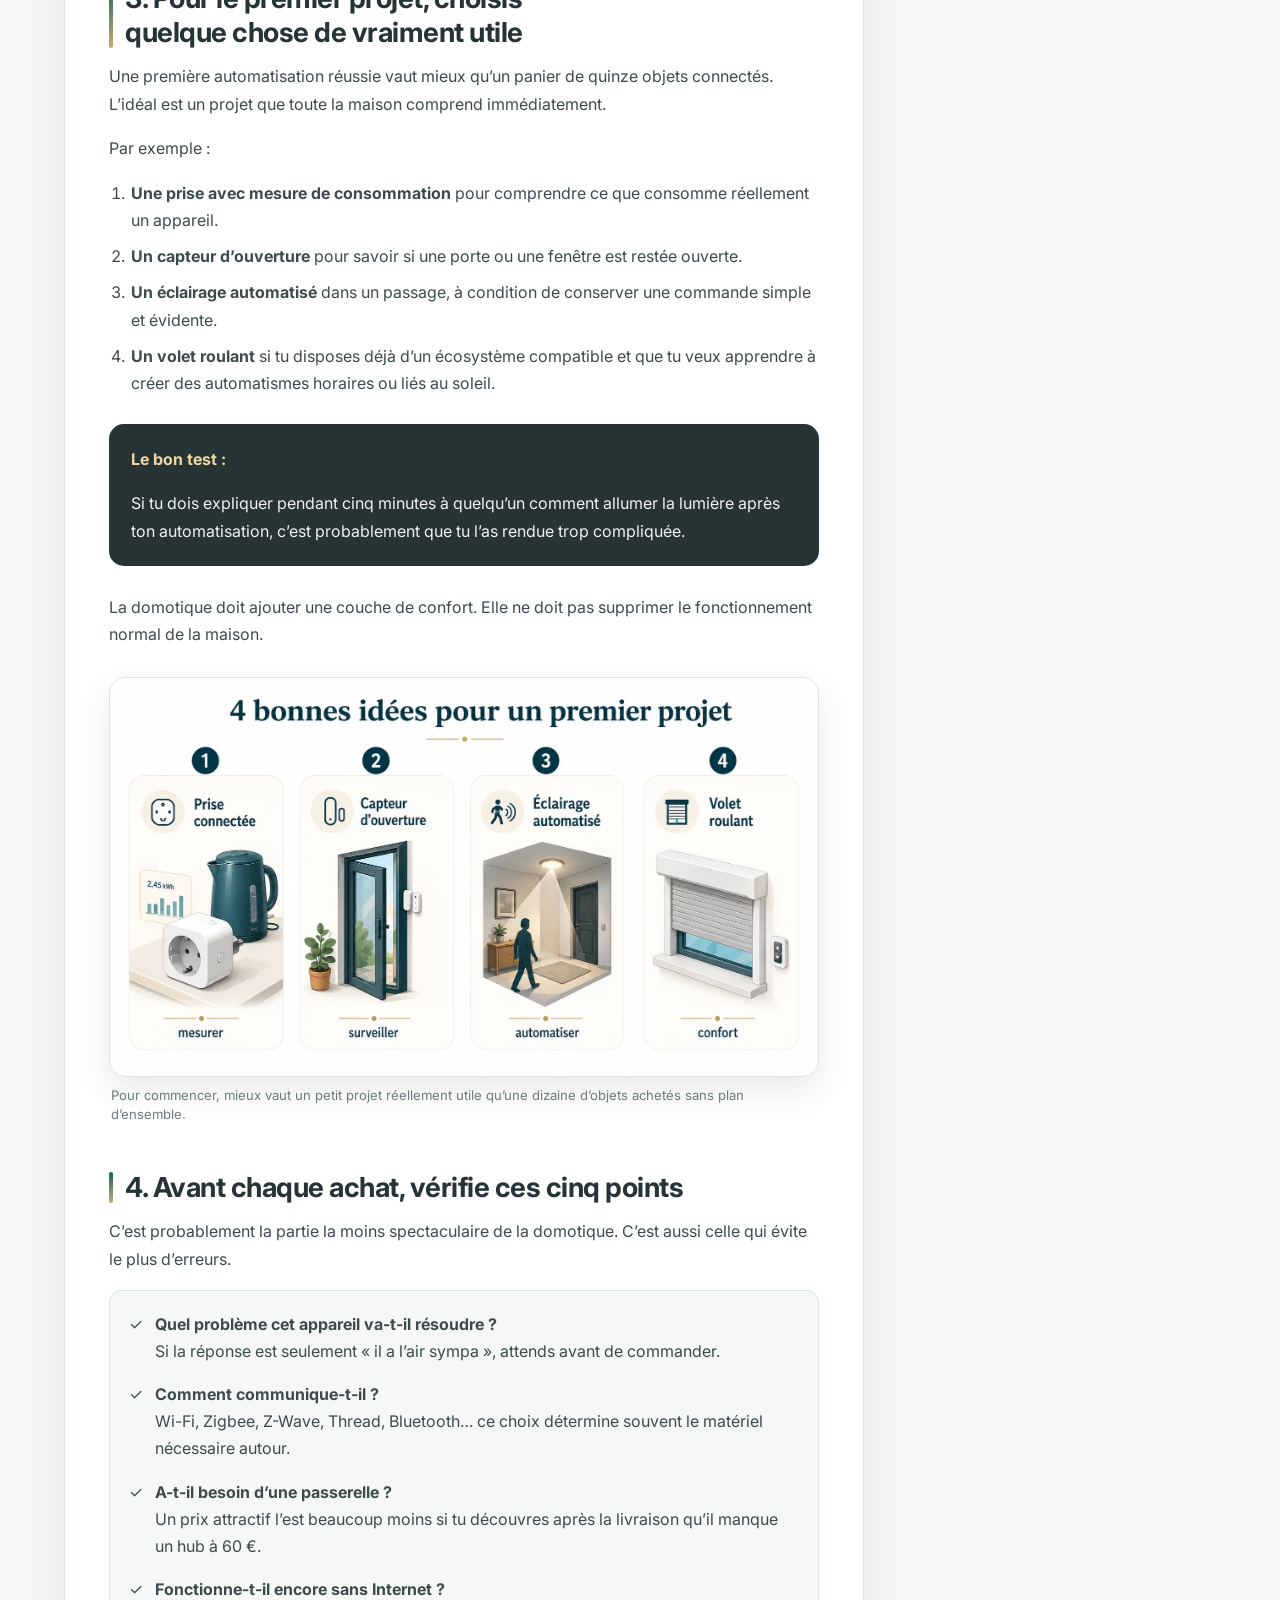
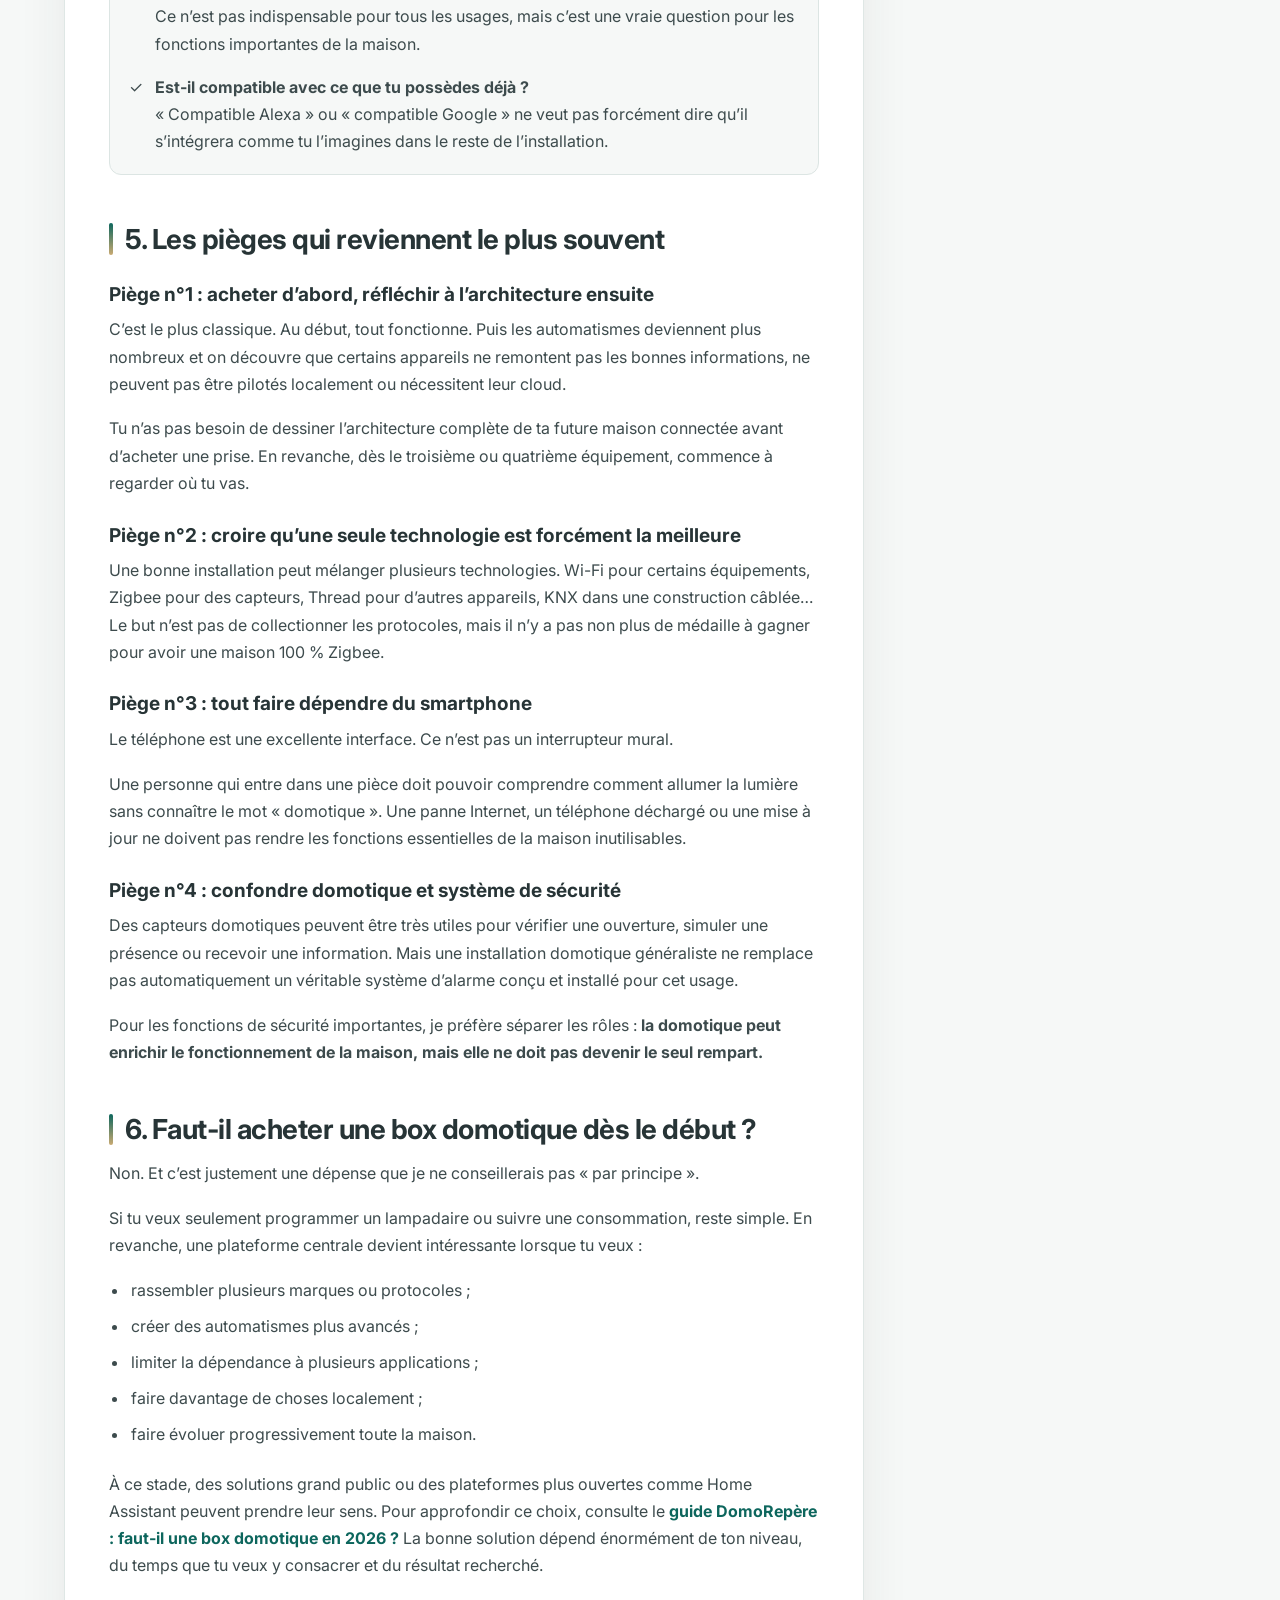
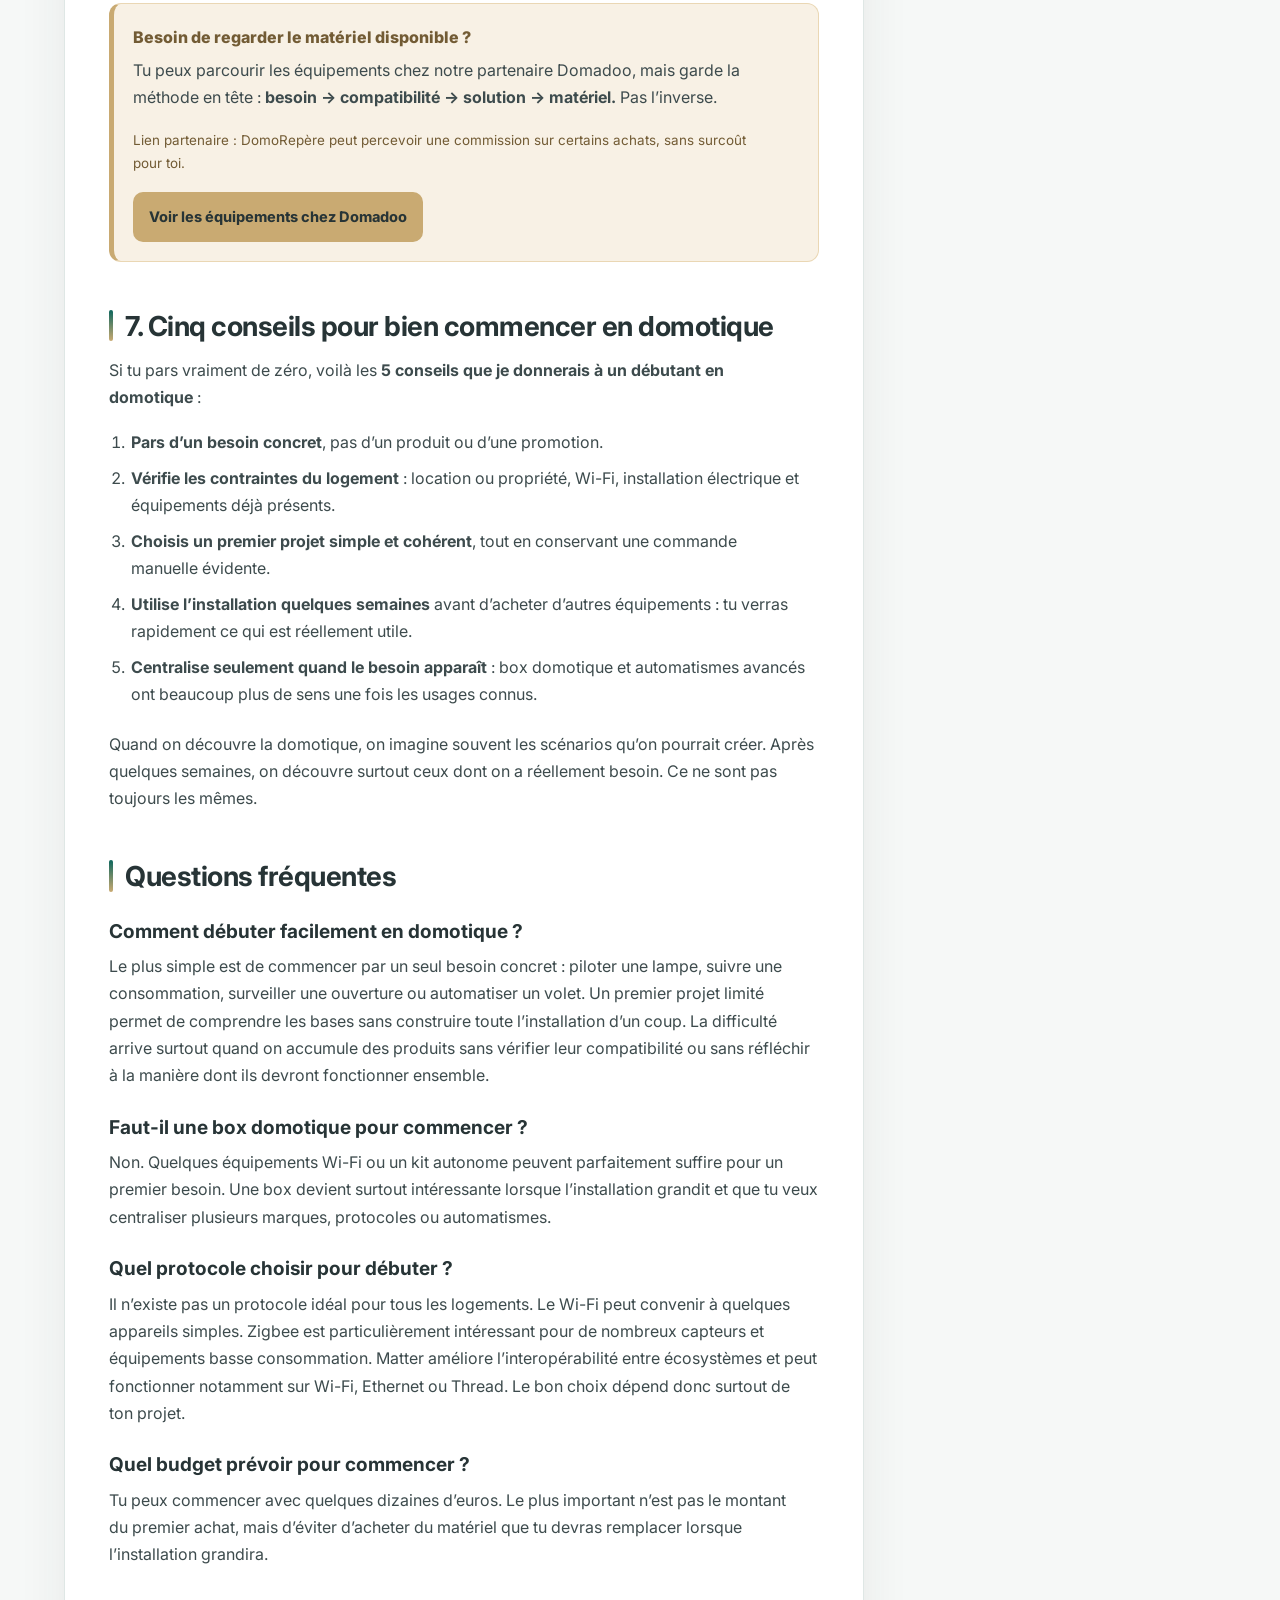
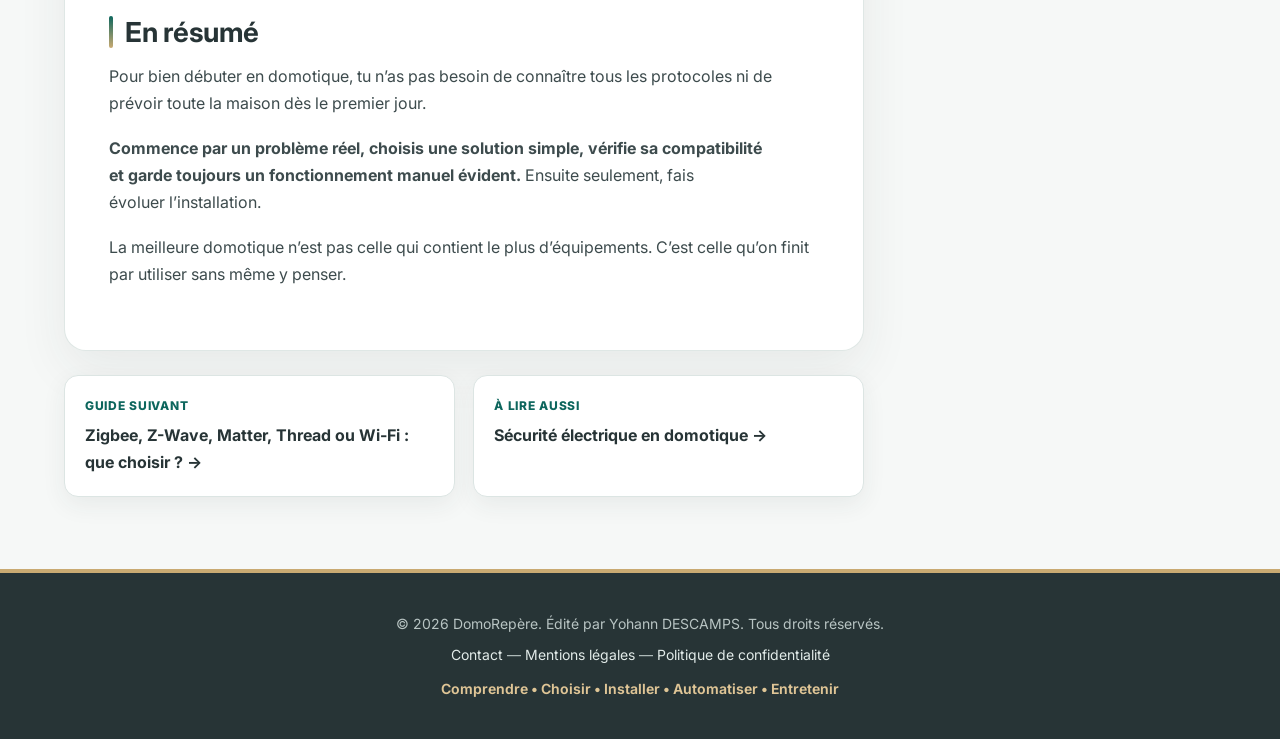
==== commit b930065e: "Update article-1.html" ====
--- a/article-1.html
+++ b/article-1.html
@@ -194,9 +194,12 @@
   ]
 }
 </script>
+<link rel="stylesheet" href="assets/css/article-layout-v2.css">
+<link rel="stylesheet" href="assets/css/mobile-fixes.css">
+<script defer src="assets/js/mobile-fixes.js"></script>
 </head>
 
-<body>
+<body class="page-article article-classic">
 
 <header class="site-header">
   <div class="nav-container">
@@ -214,6 +217,7 @@
       </ul>
     </nav>
   </div>
+  <div class="reading-progress" aria-hidden="true"><span></span></div>
 </header>
 
 <main>
@@ -499,10 +503,14 @@
 
 </div>
 
-<aside class="sidebar" aria-label="Navigation de l'article">
-  <div class="side-card">
-    <h2>Dans ce guide</h2>
-    <ul>
+<aside class="sidebar" aria-label="Repères de lecture">
+  <section class="side-card toc-card">
+    <button class="toc-toggle" type="button" aria-expanded="true" aria-controls="article-toc">
+      <span><span class="side-kicker">Sommaire</span><strong>Dans ce guide</strong></span>
+      <span class="toc-chevron" aria-hidden="true"></span>
+    </button>
+    <nav class="toc-nav" id="article-toc" aria-label="Sommaire de l’article">
+    <ol>
       <li><a href="#1-definir-son-besoin">1. Commencer par le besoin</a></li>
       <li><a href="#2-choisir-son-niveau">2. Choisir son niveau</a></li>
       <li><a href="#3-premier-projet">3. Choisir un premier projet</a></li>
@@ -511,14 +519,15 @@
       <li><a href="#6-faut-il-box">6. Faut-il une box ?</a></li>
       <li><a href="#7-cinq-conseils-pour-bien-commencer-en-domotique">7. Cinq conseils pour bien commencer</a></li>
       <li><a href="#faq">Questions fréquentes</a></li>
-    </ul>
-  </div>
-
-  <div class="side-card">
+    </ol>
+    </nav>
+  </section>
+
+  <section class="side-card">
     <h2>Besoin d’un point de départ ?</h2>
     <p>Le diagnostic DomoRepère aide à déterminer une orientation adaptée à ton logement, ton niveau et ta priorité.</p>
     <a class="btn btn-primary" style="margin-top:.8rem;width:100%" href="index.html#quiz">Lancer le diagnostic</a>
-  </div>
+  </section>
 </aside>
 
 </div>
@@ -536,5 +545,6 @@
   <div class="footer-tagline">Comprendre • Choisir • Installer • Automatiser • Entretenir</div>
 </footer>
 
+<script src="assets/js/article-layout-v2.js" defer></script>
 </body>
 </html>
--- a/assets/css/article-layout-v2.css
+++ b/assets/css/article-layout-v2.css
@@ -0,0 +1,526 @@
+/* Mise en page partagée des guides DomoRepère. */
+
+body {
+  background:
+    radial-gradient(circle at 8% 22%, rgba(13, 102, 93, .055), transparent 24rem),
+    var(--bg-light);
+}
+
+.site-header {
+  box-shadow: 0 1px 0 rgba(39, 52, 54, .03);
+}
+
+.reading-progress {
+  position: absolute;
+  right: 0;
+  bottom: -1px;
+  left: 0;
+  height: 3px;
+  overflow: hidden;
+  background: transparent;
+}
+
+.reading-progress span {
+  display: block;
+  width: 0;
+  height: 100%;
+  background: linear-gradient(90deg, var(--accent), #e4c98e 42%, var(--primary));
+  transition: width .08s linear;
+}
+
+.article-hero {
+  padding: 4rem 1.5rem 3.35rem;
+  background:
+    radial-gradient(circle at 82% 22%, rgba(201, 170, 114, .18), transparent 17rem),
+    linear-gradient(128deg, #263537 0%, #1d4140 58%, #0d665d 118%);
+}
+
+.article-hero::before {
+  position: absolute;
+  right: 7%;
+  bottom: -42px;
+  width: 154px;
+  height: 154px;
+  border-radius: 30px;
+  background-image: radial-gradient(rgba(255,255,255,.22) 1.2px, transparent 1.2px);
+  background-size: 14px 14px;
+  content: "";
+  transform: rotate(9deg);
+}
+
+.article-hero::after {
+  width: 420px;
+  height: 420px;
+  right: -190px;
+  top: -250px;
+}
+
+.article-hero-inner {
+  max-width: 1080px;
+}
+
+.breadcrumb {
+  display: flex;
+  flex-wrap: wrap;
+  align-items: center;
+  gap: .38rem;
+  margin-bottom: 1.35rem;
+}
+
+.eyebrow {
+  display: inline-flex;
+  align-items: center;
+  gap: .5rem;
+  padding: .38rem .65rem;
+  border: 1px solid rgba(229, 201, 149, .38);
+  border-radius: 999px;
+  background: rgba(255,255,255,.06);
+  letter-spacing: .09em;
+}
+
+.eyebrow::before {
+  width: 7px;
+  height: 7px;
+  border-radius: 50%;
+  background: var(--accent);
+  content: "";
+  box-shadow: 0 0 0 4px rgba(201,170,114,.13);
+}
+
+h1 {
+  margin-top: .75rem;
+  max-width: 960px;
+  font-size: clamp(2.15rem, 4.7vw, 3.7rem);
+  text-wrap: balance;
+}
+
+.lead {
+  max-width: 840px;
+  font-size: clamp(1rem, 1.7vw, 1.12rem);
+}
+
+.meta {
+  gap: .55rem;
+}
+
+.meta span {
+  display: inline-flex;
+  align-items: center;
+  min-height: 32px;
+  padding: .32rem .66rem;
+  border: 1px solid rgba(255,255,255,.11);
+  border-radius: 999px;
+  background: rgba(255,255,255,.07);
+}
+
+.author-line {
+  margin-top: .9rem;
+}
+
+.page-wrap {
+  max-width: 1200px;
+  padding: 3rem 1.5rem 4.5rem;
+}
+
+.content-grid {
+  grid-template-columns: minmax(0, 800px) minmax(270px, 300px);
+  gap: clamp(1.6rem, 3vw, 3rem);
+}
+
+.article-body {
+  padding: clamp(1.5rem, 4vw, 2.75rem);
+  border-color: rgba(220, 229, 227, .9);
+  border-radius: 22px;
+  box-shadow: 0 18px 50px rgba(39, 52, 54, .075);
+}
+
+.article-body > p:first-child {
+  font-size: 1.12rem;
+  line-height: 1.75;
+}
+
+.article-body h2 {
+  position: relative;
+  margin-top: 2.8rem;
+  padding-top: .1rem;
+  padding-left: 1rem;
+  font-size: clamp(1.42rem, 2.4vw, 1.72rem);
+  letter-spacing: -.018em;
+  text-wrap: balance;
+}
+
+.article-body h2::before {
+  position: absolute;
+  top: .18rem;
+  bottom: .1rem;
+  left: 0;
+  width: 4px;
+  border-radius: 99px;
+  background: linear-gradient(var(--primary), var(--accent));
+  content: "";
+}
+
+.article-body h3 {
+  font-size: 1.19rem;
+}
+
+.article-body p,
+.article-body li {
+  text-wrap: pretty;
+}
+
+.highlight-box,
+.field-note,
+.question-box,
+.affiliate-box,
+.sources {
+  position: relative;
+  overflow: hidden;
+  border-radius: 15px;
+}
+
+.highlight-box {
+  padding: 1.35rem 1.4rem;
+  background: linear-gradient(120deg, var(--primary-soft), #f7fbfa);
+}
+
+.highlight-box::after {
+  position: absolute;
+  right: -32px;
+  bottom: -54px;
+  width: 120px;
+  height: 120px;
+  border: 18px solid rgba(13,102,93,.055);
+  border-radius: 50%;
+  content: "";
+}
+
+.article-figure img {
+  border-radius: 17px;
+  box-shadow: 0 14px 32px rgba(39,52,54,.1);
+}
+
+.article-figure figcaption {
+  padding-left: .15rem;
+}
+
+.sidebar {
+  top: 91px;
+}
+
+.side-card {
+  padding: 1.25rem;
+  border-radius: 18px;
+  box-shadow: 0 12px 30px rgba(39, 52, 54, .065);
+}
+
+.side-kicker {
+  display: block;
+  margin-bottom: .18rem;
+  color: var(--primary);
+  font-size: .69rem;
+  font-weight: 800;
+  letter-spacing: .095em;
+  text-transform: uppercase;
+}
+
+.toc-card {
+  padding: 0;
+  overflow: hidden;
+  border-top: 4px solid var(--primary);
+}
+
+.toc-toggle {
+  display: flex;
+  width: 100%;
+  align-items: center;
+  justify-content: space-between;
+  gap: 1rem;
+  padding: 1.1rem 1.2rem .8rem;
+  border: 0;
+  background: transparent;
+  color: var(--secondary);
+  font: inherit;
+  text-align: left;
+}
+
+.toc-toggle strong {
+  display: block;
+  font-size: 1.02rem;
+}
+
+.toc-chevron {
+  display: none;
+  width: 10px;
+  height: 10px;
+  flex: 0 0 auto;
+  border-right: 2px solid var(--primary);
+  border-bottom: 2px solid var(--primary);
+  transform: rotate(45deg);
+  transition: transform .2s ease;
+}
+
+.toc-nav {
+  max-height: calc(100vh - 230px);
+  padding: 0 .55rem 1rem .7rem;
+  overflow-y: auto;
+  scrollbar-width: thin;
+  scrollbar-color: #b9cfcb transparent;
+}
+
+.toc-nav ol {
+  margin: 0;
+  padding: 0;
+  list-style: none;
+  counter-reset: toc;
+}
+
+.toc-nav li {
+  counter-increment: toc;
+}
+
+.toc-nav li + li {
+  margin-top: .12rem;
+}
+
+.toc-nav a {
+  position: relative;
+  display: grid;
+  grid-template-columns: 1.55rem 1fr;
+  gap: .35rem;
+  align-items: start;
+  padding: .48rem .55rem;
+  border-radius: 9px;
+  color: var(--text-muted);
+  font-size: .8rem;
+  font-weight: 600;
+  line-height: 1.32;
+}
+
+.toc-nav a::before {
+  display: grid;
+  width: 1.35rem;
+  height: 1.35rem;
+  place-items: center;
+  border-radius: 50%;
+  background: var(--bg-light);
+  color: var(--primary);
+  content: counter(toc);
+  font-size: .68rem;
+  font-weight: 800;
+}
+
+.toc-nav a:hover,
+.toc-nav a[aria-current="true"] {
+  background: var(--primary-soft);
+  color: var(--primary-hover);
+}
+
+.toc-nav a[aria-current="true"]::before {
+  background: var(--primary);
+  color: #fff;
+}
+
+.takeaway-card {
+  background:
+    radial-gradient(circle at 110% -20%, rgba(201,170,114,.22), transparent 9rem),
+    var(--secondary);
+  color: #fff;
+  border-color: var(--secondary);
+}
+
+.takeaway-card .side-kicker {
+  color: #e7ca92;
+}
+
+.takeaway-card h2 {
+  color: #fff;
+  font-size: 1.06rem;
+}
+
+.takeaway-card ul {
+  margin-top: .8rem;
+}
+
+.takeaway-card li {
+  position: relative;
+  padding-left: 1.25rem;
+  color: #d5dfde;
+  font-size: .84rem;
+  line-height: 1.45;
+}
+
+.takeaway-card li::before {
+  position: absolute;
+  top: .26rem;
+  left: 0;
+  color: #e7ca92;
+  content: "✓";
+  font-weight: 900;
+}
+
+.next-links {
+  gap: 1.15rem;
+  margin-top: 1.5rem;
+}
+
+.next-card {
+  position: relative;
+  padding: 1.25rem;
+  overflow: hidden;
+  transition: transform .2s ease, box-shadow .2s ease, border-color .2s ease;
+}
+
+.next-card:hover {
+  border-color: #b9d3ce;
+  box-shadow: 0 15px 34px rgba(39,52,54,.1);
+  transform: translateY(-2px);
+}
+
+@media (max-width: 900px) {
+  .page-wrap {
+    padding-top: 1.5rem;
+  }
+
+  .content-grid {
+    display: flex;
+    flex-direction: column;
+  }
+
+  .article-shell {
+    width: 100%;
+  }
+
+  .sidebar {
+    position: static;
+    order: -1;
+    display: grid;
+    width: 100%;
+    grid-template-columns: minmax(0, 1.25fr) minmax(240px, .75fr);
+    gap: 1rem;
+  }
+
+  .toc-card,
+  .takeaway-card {
+    margin: 0;
+  }
+
+  .toc-toggle {
+    padding-bottom: 1rem;
+    cursor: pointer;
+  }
+
+  .toc-chevron {
+    display: block;
+  }
+
+  .toc-toggle[aria-expanded="true"] .toc-chevron {
+    transform: rotate(225deg);
+  }
+
+  .toc-nav {
+    max-height: none;
+  }
+}
+
+@media (max-width: 720px) {
+  .site-header {
+    position: sticky;
+  }
+
+  .nav-container {
+    flex-direction: row;
+    gap: .75rem;
+    padding: .58rem .75rem;
+  }
+
+  .logo {
+    flex: 0 0 auto;
+  }
+
+  .logo img {
+    height: 40px;
+  }
+
+  .logo span {
+    display: none;
+  }
+
+  nav {
+    min-width: 0;
+    overflow-x: auto;
+    scrollbar-width: none;
+  }
+
+  nav::-webkit-scrollbar {
+    display: none;
+  }
+
+  nav ul {
+    flex-wrap: nowrap;
+    justify-content: flex-start;
+    gap: 1rem;
+    width: max-content;
+  }
+
+  nav a {
+    white-space: nowrap;
+    font-size: .79rem;
+  }
+
+  .article-hero {
+    padding: 2.7rem 1rem 2.45rem;
+  }
+
+  .article-hero::before {
+    opacity: .55;
+  }
+
+  h1 {
+    font-size: clamp(2rem, 10vw, 2.75rem);
+  }
+
+  .breadcrumb {
+    margin-bottom: 1rem;
+  }
+
+  .meta span {
+    padding: .28rem .55rem;
+    font-size: .78rem;
+  }
+
+  .page-wrap {
+    padding: 1rem .8rem 3.5rem;
+  }
+
+  .sidebar {
+    grid-template-columns: 1fr;
+  }
+
+  .article-body {
+    padding: 1.25rem 1.1rem 1.6rem;
+    border-radius: 18px;
+  }
+
+  .article-body h2 {
+    margin-top: 2.3rem;
+    padding-left: .85rem;
+  }
+
+  .next-links {
+    grid-template-columns: 1fr;
+  }
+}
+
+@media (prefers-reduced-motion: reduce) {
+  html {
+    scroll-behavior: auto;
+  }
+
+  *,
+  *::before,
+  *::after {
+    scroll-behavior: auto !important;
+    transition-duration: .01ms !important;
+  }
+}
--- a/assets/css/mobile-fixes.css
+++ b/assets/css/mobile-fixes.css
@@ -0,0 +1,564 @@
+/*
+ * DomoRepere — couche responsive mobile
+ * Chargee apres les styles existants pour conserver strictement le rendu desktop.
+ */
+
+@media (max-width: 900px) {
+  .page-article.article-modern .content-grid {
+    display: flex;
+    flex-direction: column;
+  }
+
+  .page-article.article-modern .article-shell {
+    order: 0;
+  }
+
+  .page-article.article-modern .sidebar {
+    display: contents;
+  }
+
+  .page-article.article-modern .toc-card {
+    order: -1;
+    margin: 0 0 1rem;
+  }
+
+  .page-article.article-modern .takeaway-card {
+    order: 1;
+    margin: 1.25rem 0 0;
+  }
+}
+
+@media (max-width: 720px) {
+  html {
+    scroll-padding-top: 74px;
+  }
+
+  body {
+    overflow-x: hidden;
+  }
+
+  body[class*="page-"] .site-header,
+  body[class*="page-"] > header {
+    position: sticky;
+    top: 0;
+    z-index: 100;
+  }
+
+  body[class*="page-"] header .nav-container {
+    display: flex;
+    flex-direction: row !important;
+    align-items: center;
+    gap: 0.65rem !important;
+    padding: 0.52rem 0.75rem !important;
+  }
+
+  body[class*="page-"] header .logo {
+    flex: 0 0 auto;
+  }
+
+  body[class*="page-"] header .logo img {
+    width: auto;
+    height: 38px !important;
+  }
+
+  body[class*="page-"] header .logo span {
+    display: none;
+  }
+
+  body[class*="page-"] header nav {
+    min-width: 0;
+    overflow-x: auto;
+    overscroll-behavior-inline: contain;
+    scrollbar-width: none;
+    -webkit-overflow-scrolling: touch;
+  }
+
+  body[class*="page-"] header nav::-webkit-scrollbar {
+    display: none;
+  }
+
+  body[class*="page-"] header nav ul {
+    display: flex;
+    width: max-content;
+    flex-wrap: nowrap !important;
+    justify-content: flex-start !important;
+    gap: 0.35rem !important;
+  }
+
+  body[class*="page-"] header nav a {
+    display: flex;
+    min-height: 42px;
+    align-items: center;
+    padding: 0.45rem 0.65rem;
+    border-radius: 999px;
+    background: #f4f8f7;
+    font-size: 0.78rem !important;
+    line-height: 1.15;
+    white-space: nowrap;
+  }
+
+  body[class*="page-"] header nav a.active {
+    background: #e8f3f0;
+  }
+
+  /* Accueil */
+  .page-home .hero {
+    padding: 2.75rem 1rem 2.35rem !important;
+  }
+
+  .page-home .hero h1 {
+    font-size: clamp(2rem, 10vw, 2.6rem);
+    line-height: 1.08;
+  }
+
+  .page-home .hero p {
+    font-size: 1rem;
+    line-height: 1.62;
+  }
+
+  .page-home .container {
+    padding: 2.2rem 1rem !important;
+  }
+
+  .page-home .values-grid,
+  .page-home .article-grid {
+    grid-template-columns: 1fr !important;
+    gap: 0.85rem;
+  }
+
+  .page-home .universe-grid,
+  .page-home .tech-cloud {
+    grid-template-columns: repeat(2, minmax(0, 1fr)) !important;
+    gap: 0.7rem;
+  }
+
+  .page-home .universe-card {
+    min-height: 92px;
+    padding: 0.85rem 0.65rem;
+  }
+
+  .page-home .value-card,
+  .page-home .article-card {
+    padding: 1rem;
+  }
+
+  .page-home .quiz-card,
+  .page-home .about-card,
+  .page-home .contact-card,
+  .page-home .lab-card {
+    padding: 1.2rem !important;
+    border-radius: 16px;
+  }
+
+  .page-home .hero-actions,
+  .page-home .quiz-actions {
+    display: grid;
+    grid-template-columns: 1fr;
+    gap: 0.7rem;
+  }
+
+  .page-home .hero-actions .btn,
+  .page-home .quiz-actions .btn,
+  .page-home .contact-card button {
+    width: 100%;
+    min-height: 46px;
+  }
+
+  .page-home .social-wink {
+    padding: 0.9rem;
+  }
+
+  /* Liste des guides */
+  .page-list .hero {
+    padding: 2.7rem 1rem 2.35rem !important;
+  }
+
+  .page-list .hero h1 {
+    font-size: clamp(2rem, 9.5vw, 2.55rem);
+  }
+
+  .page-list .container {
+    padding: 2.15rem 1rem !important;
+  }
+
+  .page-list .intro {
+    gap: 0.8rem;
+    margin-bottom: 1.6rem;
+  }
+
+  .page-list .intro-card,
+  .page-list .safety {
+    padding: 1.05rem 1.1rem;
+  }
+
+  .page-list .section-head {
+    margin: 1.7rem 0 1rem;
+  }
+
+  .page-list .articles-grid {
+    gap: 0.9rem;
+  }
+
+  .page-list .card-visual {
+    min-height: 92px;
+    font-size: 1.95rem;
+  }
+
+  .page-list .card-body {
+    padding: 1.05rem;
+  }
+
+  .page-list .card h3 {
+    font-size: 1.12rem;
+    margin-bottom: 0.45rem;
+  }
+
+  .page-list .card p {
+    margin-bottom: 0.85rem;
+  }
+
+  .page-list .btn {
+    width: 100%;
+    min-height: 46px;
+  }
+
+  .page-list .journey {
+    margin-top: 1.6rem;
+    padding: 1.2rem;
+  }
+
+  /* Articles et Lab */
+  .page-article .article-hero {
+    padding: 2.25rem 1rem 2rem !important;
+  }
+
+  .page-article .article-hero h1,
+  .page-article .article-hero-inner > h1 {
+    font-size: clamp(1.85rem, 8.2vw, 2.25rem) !important;
+    line-height: 1.1;
+    letter-spacing: -0.025em;
+  }
+
+  .page-article .article-hero .lead {
+    margin-top: 0.8rem;
+    font-size: 0.98rem;
+    line-height: 1.62;
+  }
+
+  .page-article .breadcrumb {
+    margin-bottom: 0.8rem;
+    font-size: 0.8rem;
+  }
+
+  .page-article .eyebrow {
+    font-size: 0.7rem;
+    line-height: 1.45;
+  }
+
+  .page-article .meta {
+    gap: 0.42rem;
+    margin-top: 1rem;
+  }
+
+  .page-article .meta span {
+    padding: 0.28rem 0.5rem;
+    font-size: 0.75rem;
+  }
+
+  .page-article .page-wrap {
+    padding: 1rem 0.75rem 3rem !important;
+  }
+
+  .page-article .article-body {
+    padding: 1.15rem 1rem 1.4rem !important;
+    border-radius: 16px !important;
+  }
+
+  .page-article .article-body > p:first-child {
+    font-size: 1.03rem;
+    line-height: 1.72;
+  }
+
+  .page-article .article-body h2 {
+    margin-top: 2.1rem !important;
+    padding-left: 0.75rem !important;
+    font-size: clamp(1.32rem, 6.2vw, 1.55rem) !important;
+    line-height: 1.25;
+  }
+
+  .page-article .article-body h3 {
+    margin-top: 1.45rem;
+    font-size: 1.08rem;
+  }
+
+  .page-article .article-body p,
+  .page-article .article-body li {
+    line-height: 1.68;
+  }
+
+  .page-article .article-body ul,
+  .page-article .article-body ol {
+    margin-left: 1.05rem;
+  }
+
+  .page-article .highlight-box,
+  .page-article .highlight,
+  .page-article .callout,
+  .page-article .field-note,
+  .page-article .question-box {
+    padding: 1rem !important;
+    margin: 1.25rem 0 !important;
+  }
+
+  .page-article .side-card {
+    padding: 1rem;
+    border-radius: 15px;
+  }
+
+  .page-article .toc-toggle {
+    min-height: 52px;
+  }
+
+  .page-article .article-figure {
+    position: relative;
+    margin: 1.45rem 0;
+  }
+
+  .page-article .article-figure img {
+    cursor: zoom-in;
+  }
+
+  .page-article .article-figure.mobile-zoom-ready::after {
+    position: absolute;
+    top: 0.6rem;
+    right: 0.6rem;
+    padding: 0.38rem 0.58rem;
+    border-radius: 999px;
+    background: rgba(39, 52, 54, 0.9);
+    color: #fff;
+    content: "Agrandir";
+    font-size: 0.72rem;
+    font-weight: 750;
+    pointer-events: none;
+  }
+
+  .page-article .article-figure figcaption {
+    font-size: 0.78rem;
+  }
+
+  .page-article .comparison-table-wrapper {
+    position: relative;
+    margin: 1.35rem -0.15rem;
+    padding-bottom: 0.35rem;
+    border: 1px solid #dce6e4;
+    border-radius: 12px;
+    background: #fff;
+    box-shadow: inset -14px 0 14px -16px rgba(39, 52, 54, 0.55);
+    overscroll-behavior-inline: contain;
+    -webkit-overflow-scrolling: touch;
+  }
+
+  .page-article .comparison-table {
+    min-width: 680px;
+  }
+
+  .page-article .comparison-table th,
+  .page-article .comparison-table td {
+    padding: 0.68rem 0.72rem;
+    font-size: 0.86rem;
+  }
+
+  .page-article .btn,
+  .page-article .next-card {
+    min-height: 46px;
+  }
+
+  .page-article .btn {
+    width: 100%;
+  }
+
+  .page-article .next-links {
+    gap: 0.8rem;
+  }
+
+  /* Pages legales */
+  .page-legal .legal-wrap {
+    margin: 1rem auto 2.5rem !important;
+    padding: 0 0.75rem !important;
+  }
+
+  .page-legal .legal-card {
+    padding: 1.2rem 1rem !important;
+    border-radius: 16px !important;
+  }
+
+  .page-legal .legal-card h1 {
+    font-size: 1.7rem !important;
+  }
+
+  .page-legal .legal-card h2 {
+    margin-top: 1.5rem !important;
+    font-size: 1.16rem !important;
+  }
+}
+
+/* Visionneuse d'illustrations, creee uniquement au toucher sur mobile. */
+.mobile-image-viewer {
+  position: fixed;
+  inset: 0;
+  z-index: 1000;
+  display: grid;
+  grid-template-rows: auto 1fr;
+  width: 100vw;
+  height: 100vh;
+  height: 100dvh;
+  overflow: hidden;
+  background: rgba(20, 29, 30, 0.97);
+  color: #fff;
+}
+
+.mobile-image-viewer[hidden] {
+  display: none;
+}
+
+.mobile-image-viewer__bar {
+  position: relative;
+  z-index: 2;
+  display: flex;
+  align-items: center;
+  justify-content: space-between;
+  gap: 1rem;
+  min-height: 58px;
+  padding: calc(0.55rem + env(safe-area-inset-top)) 4.3rem 0.55rem 0.8rem;
+  border-bottom: 1px solid rgba(255, 255, 255, 0.16);
+  background: rgba(20, 29, 30, 0.98);
+}
+
+.mobile-image-viewer__bar span {
+  overflow: hidden;
+  font-size: 0.82rem;
+  font-weight: 650;
+  text-overflow: ellipsis;
+  white-space: nowrap;
+}
+
+.mobile-image-viewer__close {
+  position: fixed;
+  top: calc(0.55rem + env(safe-area-inset-top));
+  right: calc(0.65rem + env(safe-area-inset-right));
+  z-index: 1002;
+  width: 44px;
+  height: 44px;
+  flex: 0 0 auto;
+  border: 2px solid rgba(255, 255, 255, 0.72);
+  border-radius: 50%;
+  background: #273436;
+  color: #fff;
+  font: inherit;
+  font-size: 1.35rem;
+  line-height: 1;
+  box-shadow: 0 4px 16px rgba(0, 0, 0, 0.38);
+  cursor: pointer;
+}
+
+.mobile-image-viewer__canvas {
+  min-width: 0;
+  min-height: 0;
+  overflow: auto;
+  padding: 1rem 1rem calc(1rem + env(safe-area-inset-bottom));
+  overscroll-behavior: contain;
+  touch-action: pan-x pan-y pinch-zoom;
+  -webkit-overflow-scrolling: touch;
+}
+
+.mobile-image-viewer__canvas img {
+  display: block;
+  width: auto;
+  max-width: none;
+  min-width: 900px;
+  height: auto;
+  margin: 0 auto;
+  border-radius: 10px;
+  background: #fff;
+}
+
+body.mobile-image-viewer-open {
+  overflow: hidden;
+}
+
+/* Retour en haut : articles uniquement, cree dynamiquement par mobile-fixes.js. */
+.back-to-top {
+  --back-to-top-lift: 0px;
+  position: fixed;
+  right: clamp(0.85rem, 2vw, 1.5rem);
+  bottom: calc(1rem + env(safe-area-inset-bottom) + var(--back-to-top-lift));
+  z-index: 90;
+  display: inline-flex;
+  align-items: center;
+  justify-content: center;
+  width: 46px;
+  height: 46px;
+  padding: 0;
+  border: 1px solid rgba(255, 255, 255, 0.35);
+  border-radius: 50%;
+  background: var(--primary, #0d665d);
+  color: #fff;
+  box-shadow: 0 8px 24px rgba(39, 52, 54, 0.22);
+  font: inherit;
+  font-size: 1.35rem;
+  line-height: 1;
+  opacity: 0;
+  visibility: hidden;
+  pointer-events: none;
+  transform: translateY(8px);
+  transition:
+    bottom 0.16s ease,
+    opacity 0.2s ease,
+    transform 0.2s ease,
+    visibility 0s linear 0.2s;
+  cursor: pointer;
+}
+
+.back-to-top.is-visible {
+  opacity: 0.92;
+  visibility: visible;
+  pointer-events: auto;
+  transform: translateY(0);
+  transition-delay: 0s;
+}
+
+.back-to-top:hover {
+  opacity: 1;
+  transform: translateY(-2px);
+}
+
+.back-to-top:focus-visible {
+  outline: 3px solid var(--accent, #c9aa72);
+  outline-offset: 3px;
+  opacity: 1;
+}
+
+.mobile-image-viewer-open .back-to-top {
+  opacity: 0;
+  visibility: hidden;
+  pointer-events: none;
+}
+
+@media (max-width: 720px) {
+  .back-to-top {
+    right: 0.7rem;
+    bottom: calc(0.75rem + env(safe-area-inset-bottom) + var(--back-to-top-lift));
+    width: 44px;
+    height: 44px;
+    font-size: 1.25rem;
+  }
+}
+
+@media (prefers-reduced-motion: reduce) {
+  .mobile-image-viewer,
+  .mobile-image-viewer *,
+  .back-to-top {
+    scroll-behavior: auto !important;
+    transition: none !important;
+  }
+}
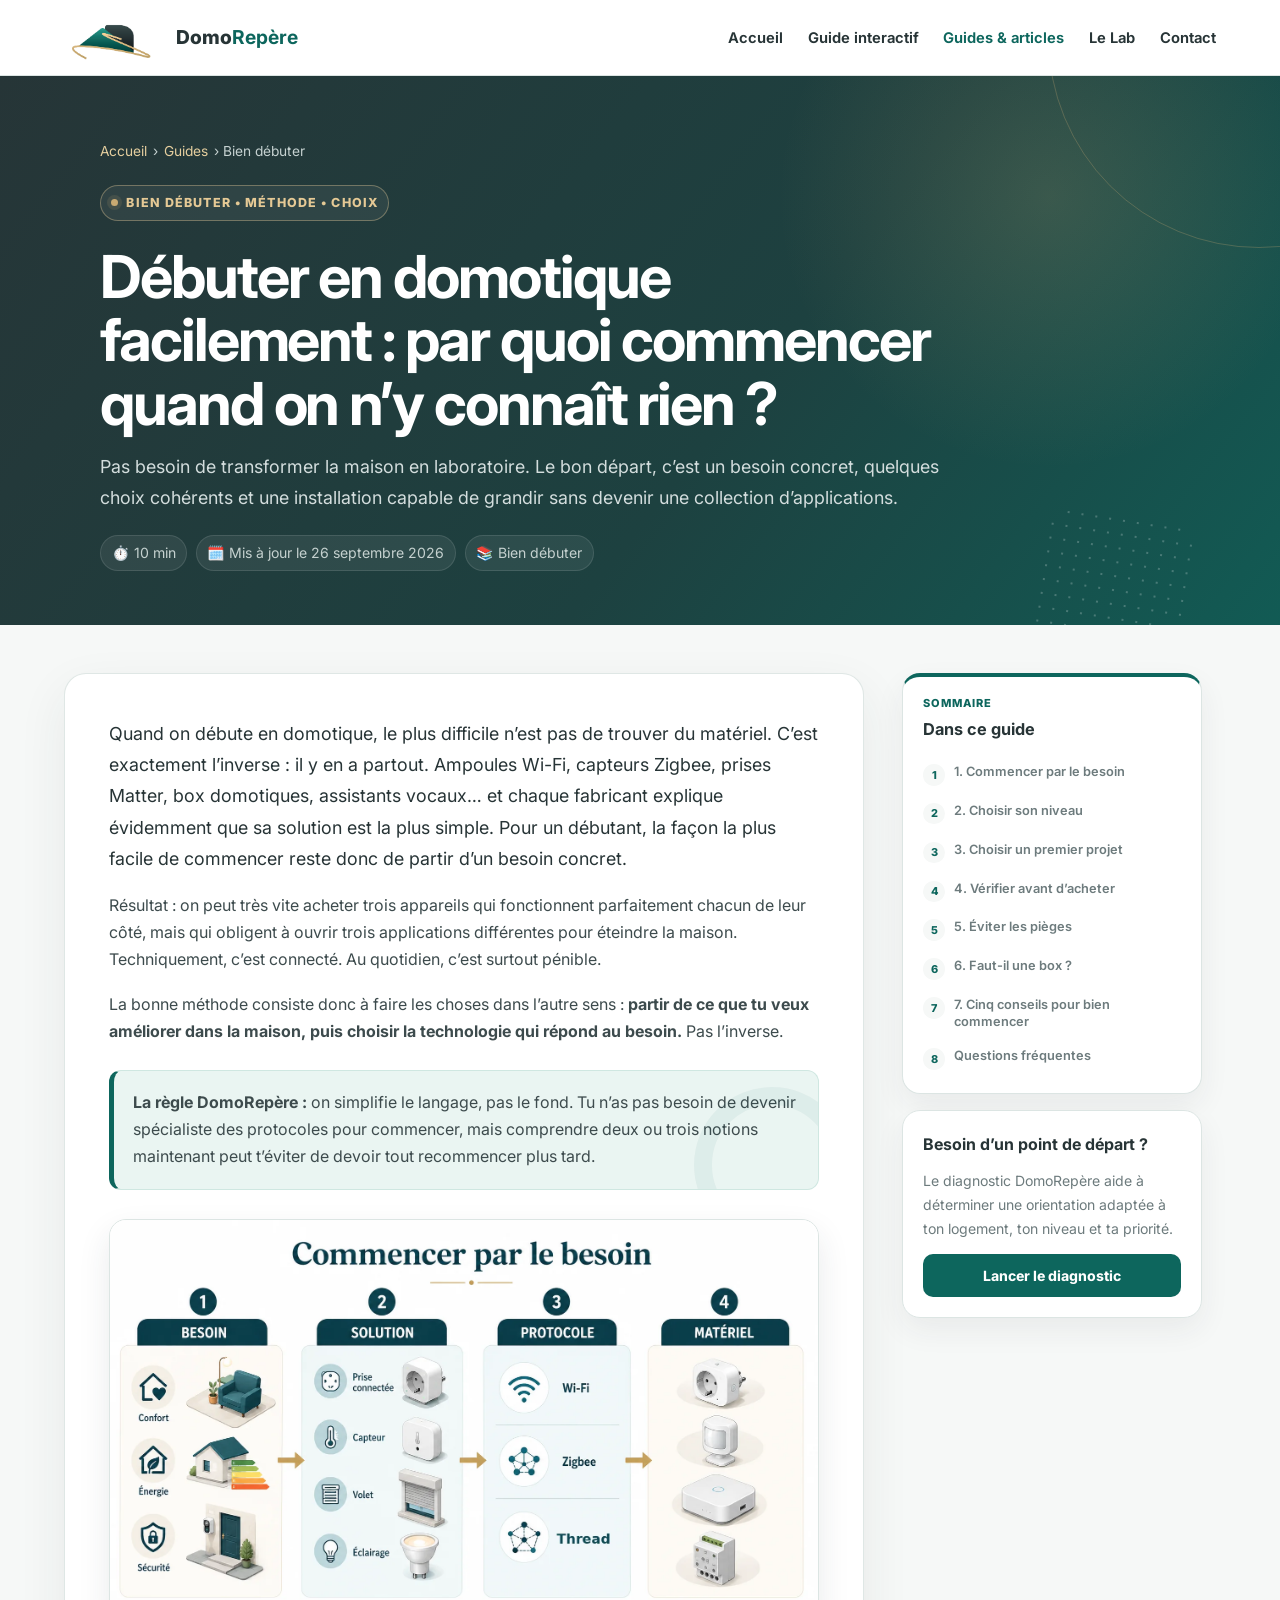
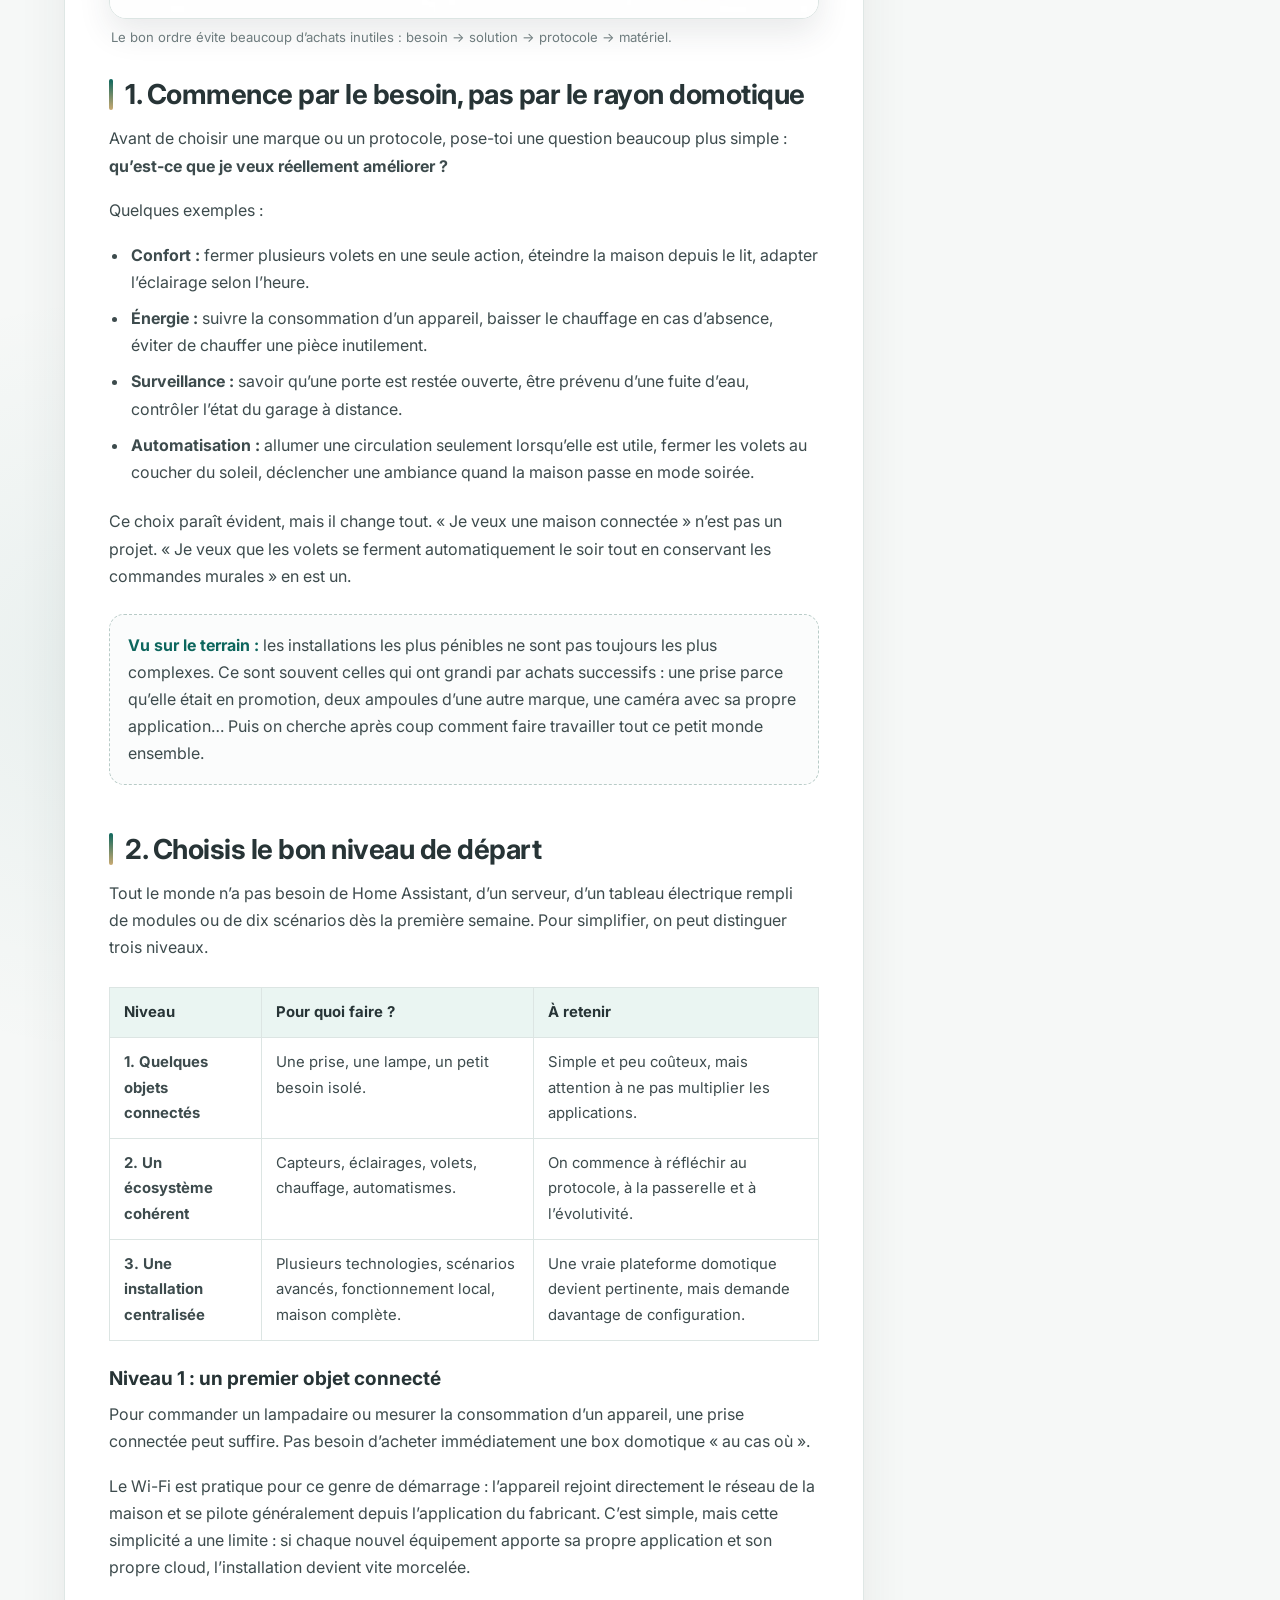
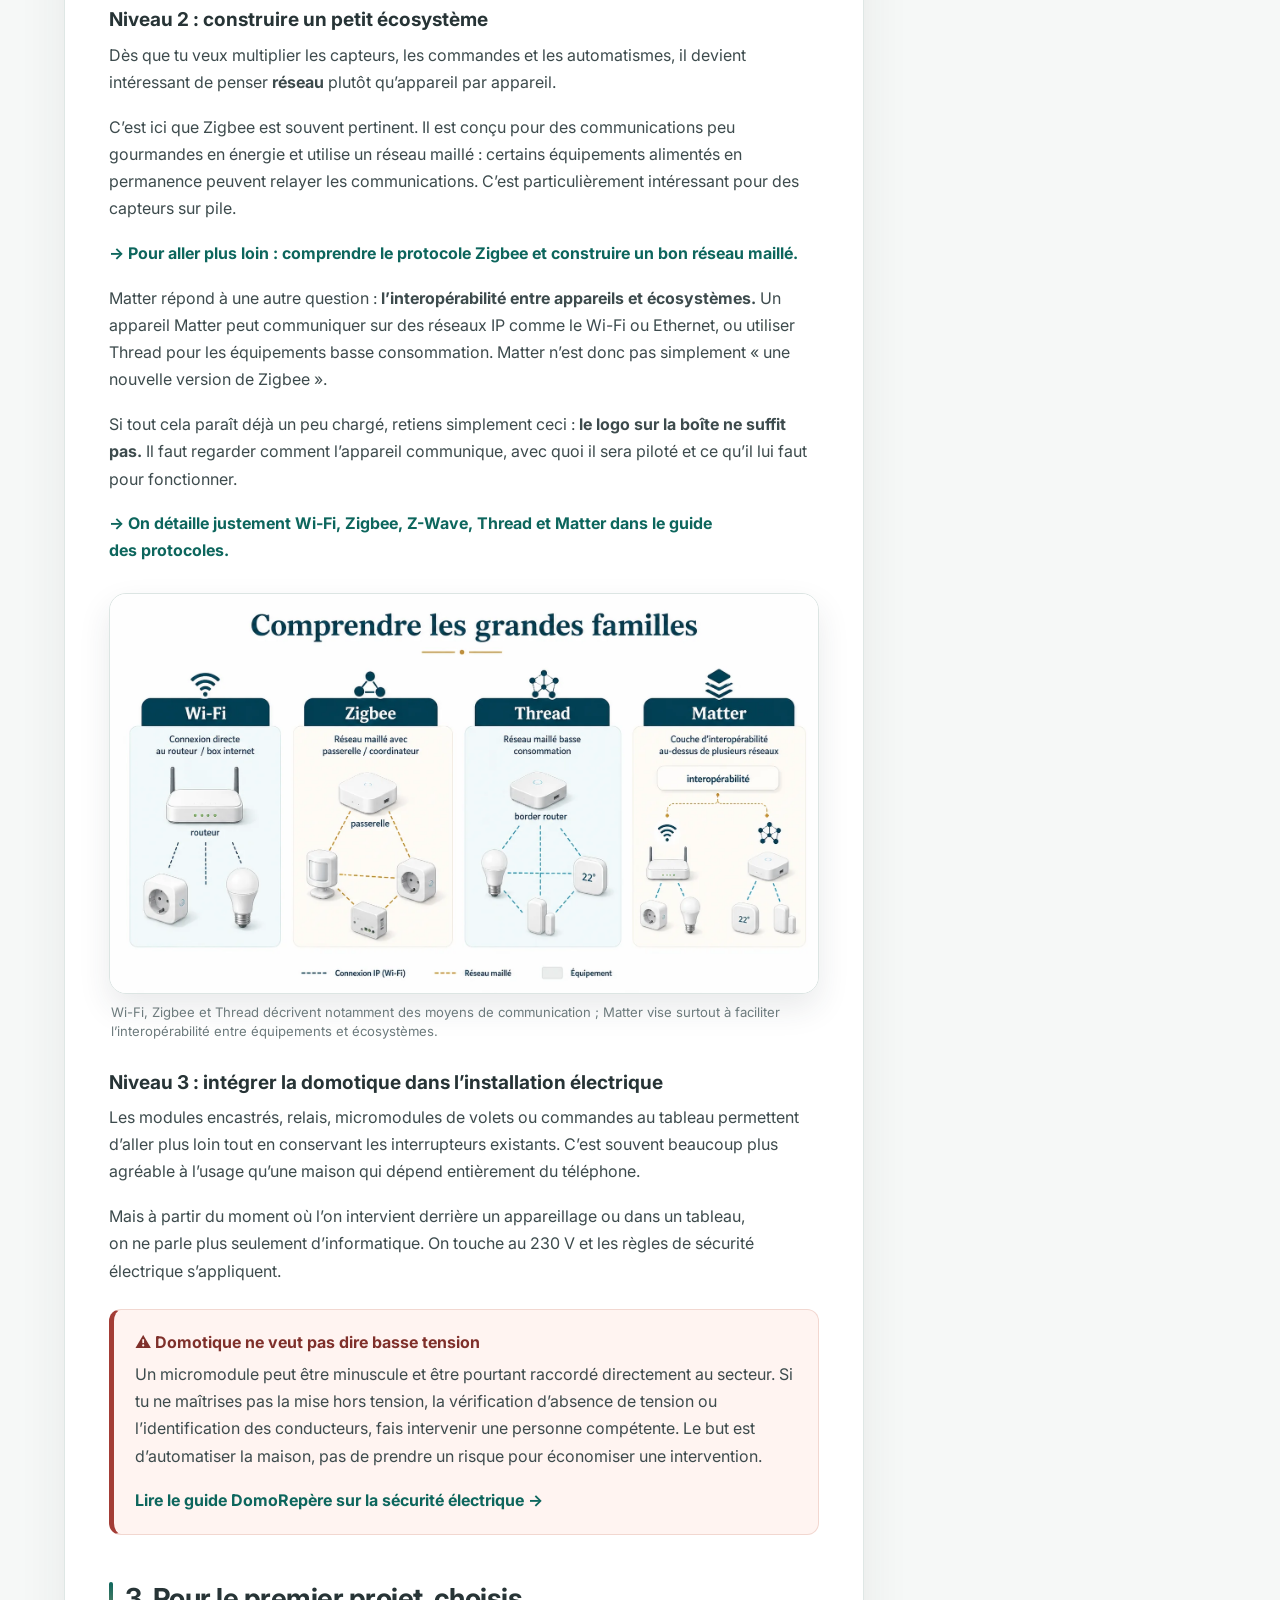
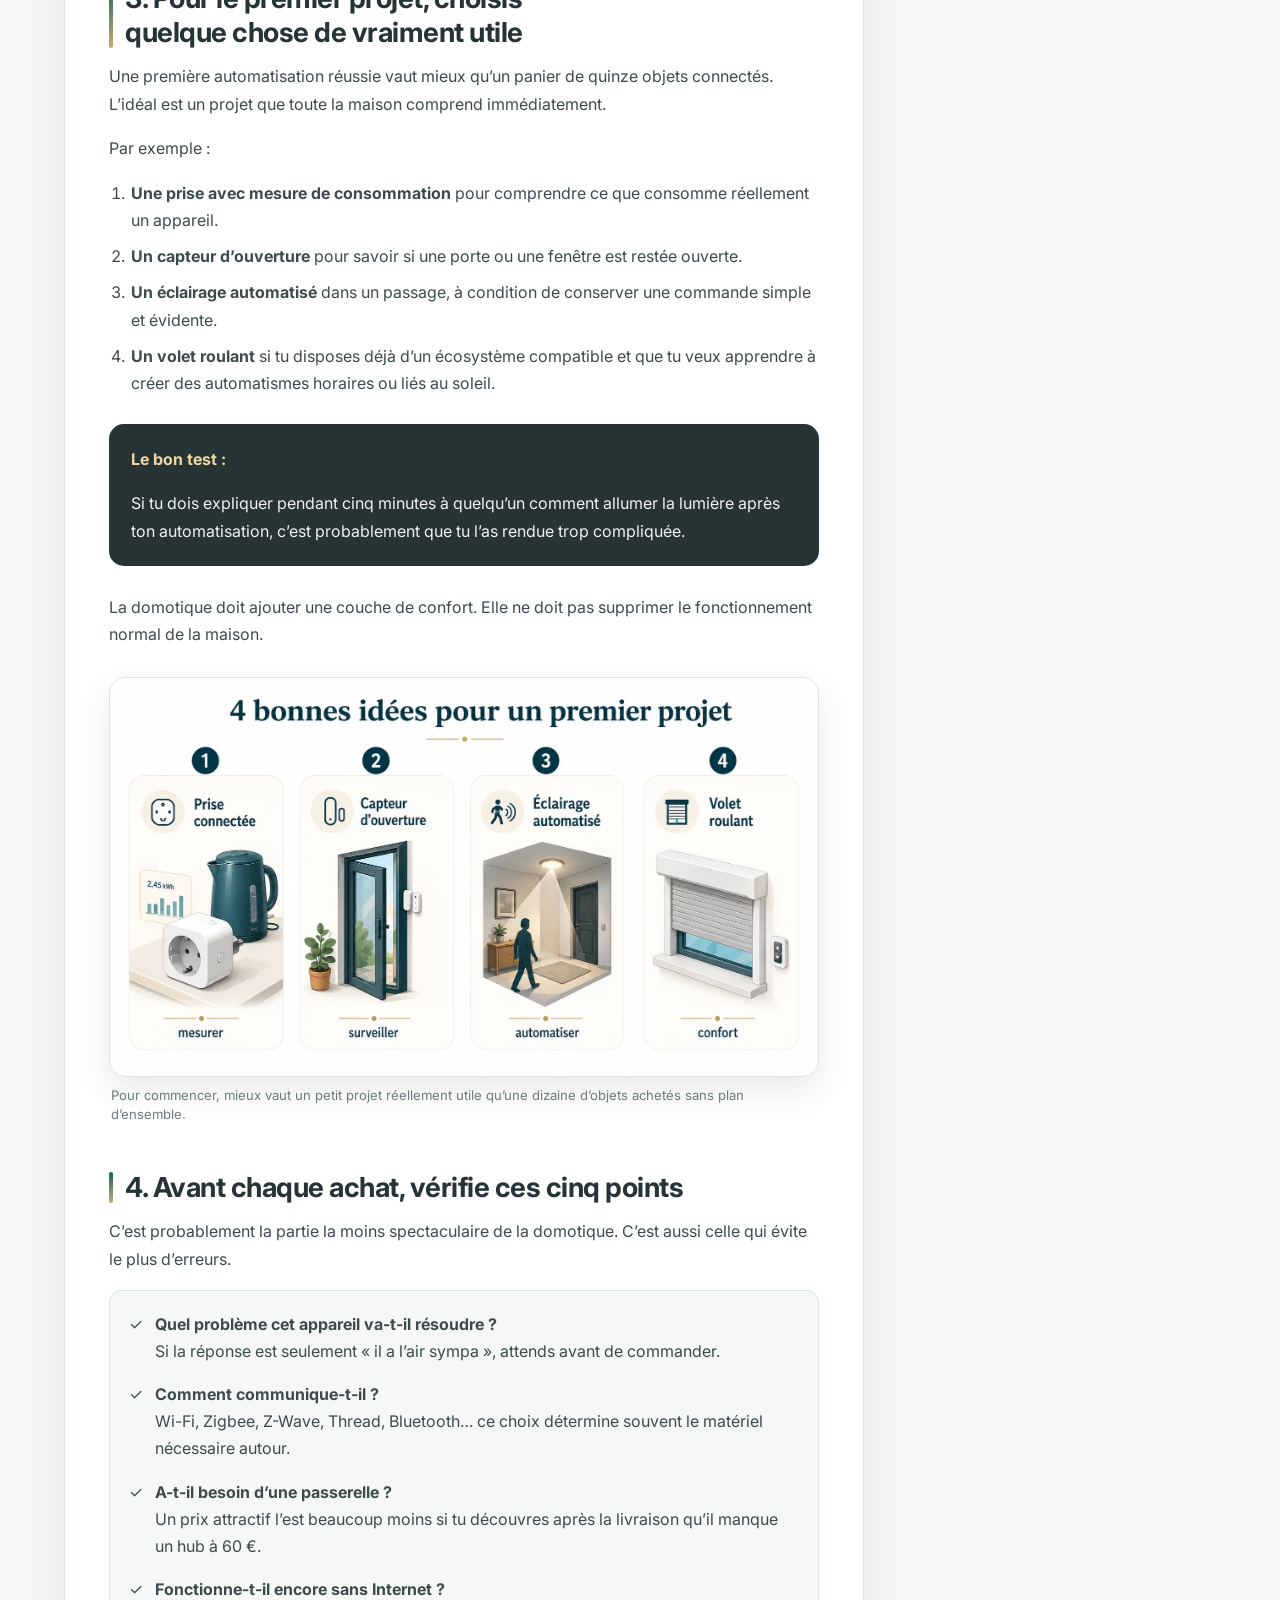
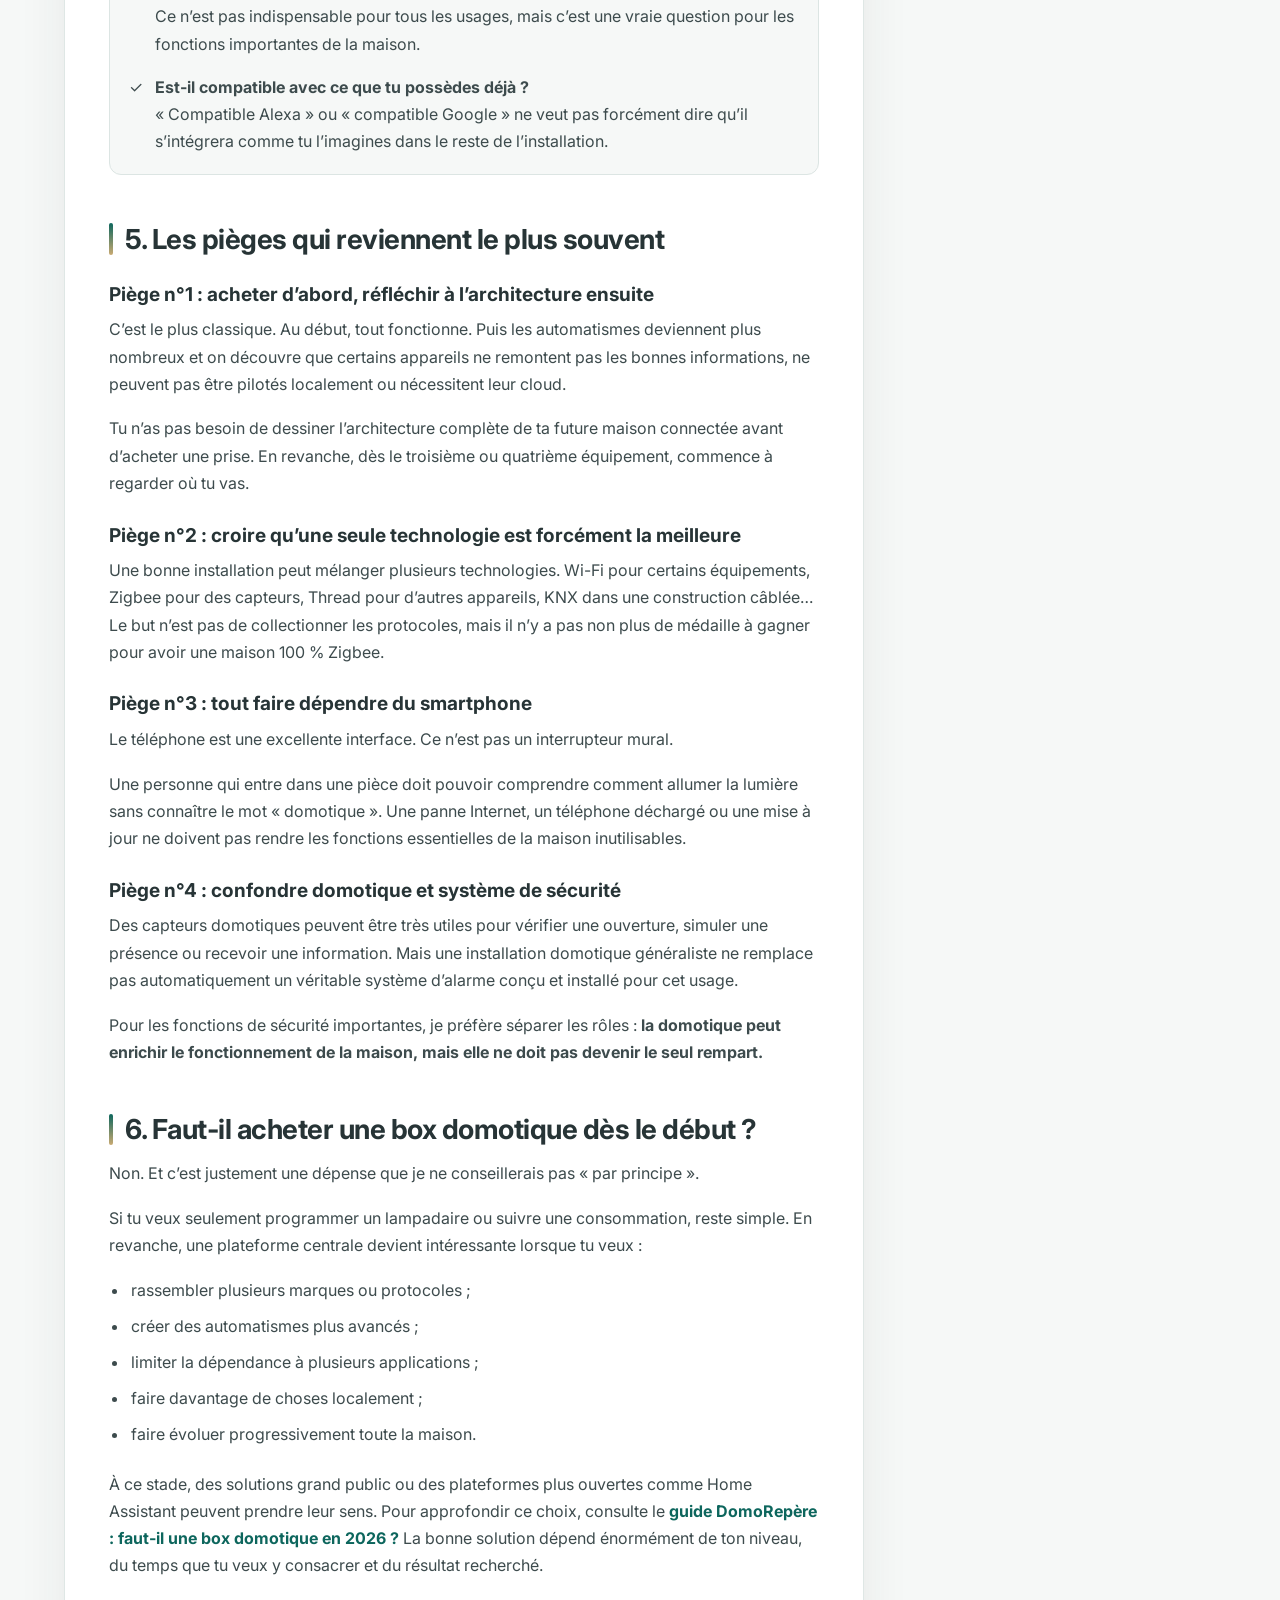
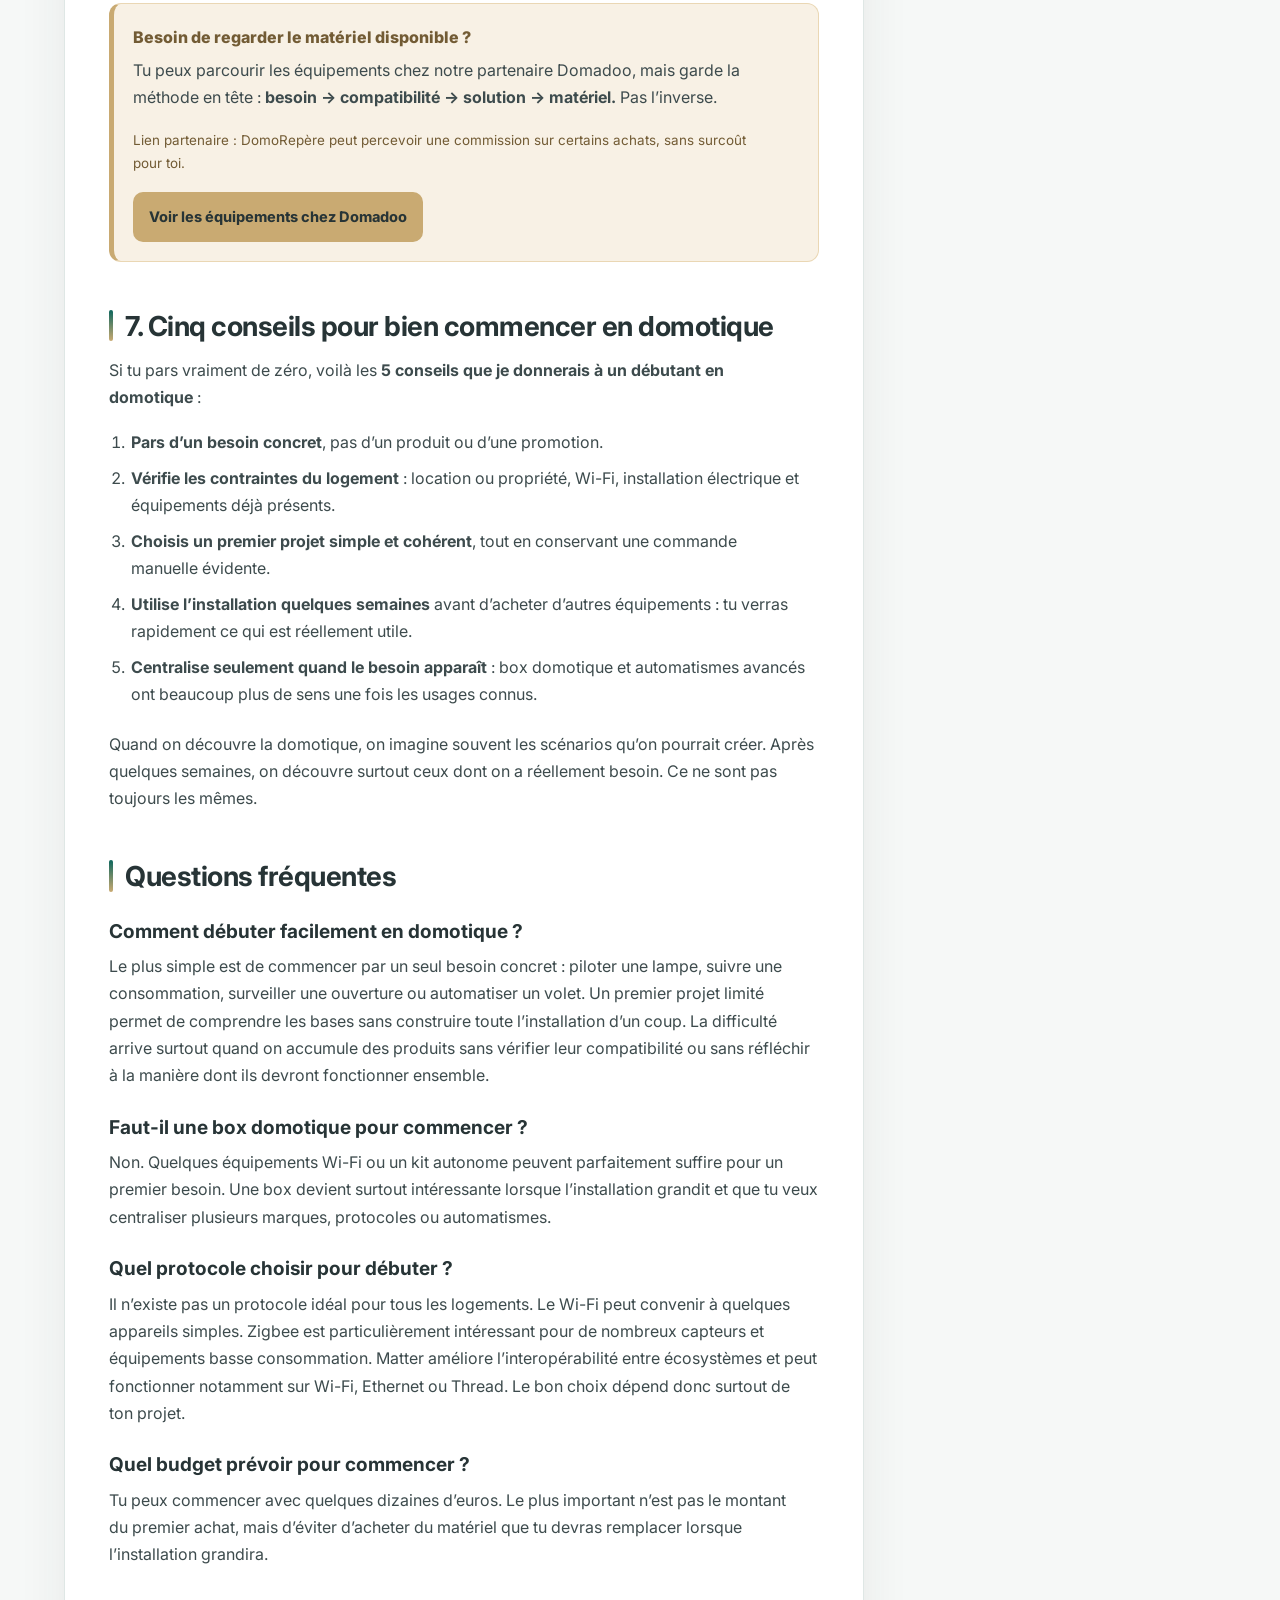
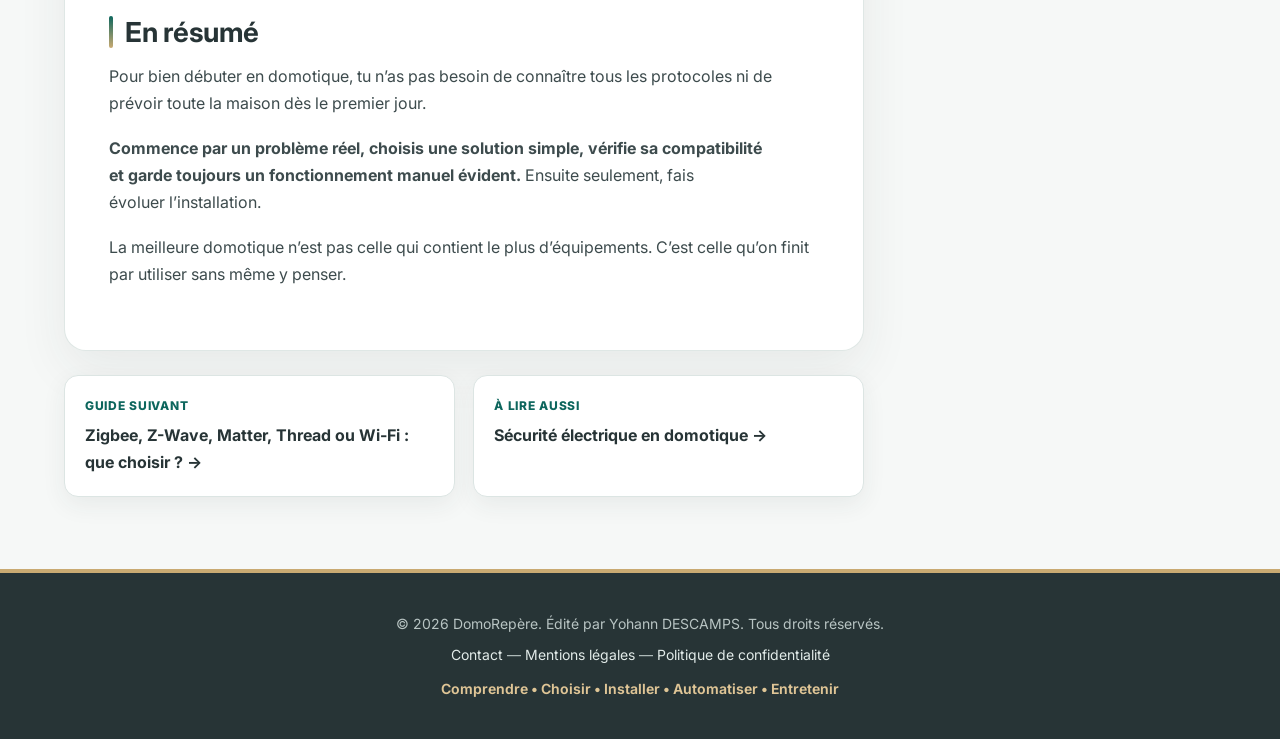
==== commit cb8f9039: "Add files via upload" ====
--- a/article-1.html
+++ b/article-1.html
@@ -197,9 +197,11 @@
 <link rel="stylesheet" href="assets/css/article-layout-v2.css">
 <link rel="stylesheet" href="assets/css/mobile-fixes.css">
 <script defer src="assets/js/mobile-fixes.js"></script>
+  <link href="assets/css/skip-link.css" rel="stylesheet"/>
 </head>
 
 <body class="page-article article-classic">
+  <a class="skip-link" href="#main-content">Aller au contenu</a>
 
 <header class="site-header">
   <div class="nav-container">
@@ -220,7 +222,7 @@
   <div class="reading-progress" aria-hidden="true"><span></span></div>
 </header>
 
-<main>
+<main id="main-content" tabindex="-1">
 
 <section class="article-hero">
   <div class="article-hero-inner">
@@ -548,3 +550,4 @@
 <script src="assets/js/article-layout-v2.js" defer></script>
 </body>
 </html>
+
--- a/assets/css/skip-link.css
+++ b/assets/css/skip-link.css
@@ -0,0 +1,53 @@
+/*
+ * DomoRepère — lien d'évitement commun
+ * Invisible au repos, visible dès la prise de focus au clavier.
+ */
+
+.skip-link {
+  position: fixed;
+  top: max(0.75rem, env(safe-area-inset-top));
+  left: max(0.75rem, env(safe-area-inset-left));
+  z-index: 10000;
+  transform: translateY(calc(-100% - 1.5rem));
+  opacity: 0;
+  pointer-events: none;
+  padding: 0.75rem 1rem;
+  background: var(--brand-primary, var(--primary, #0d665d));
+  color: var(--color-text-inverse, #fff);
+  border: 1px solid var(--brand-accent, var(--accent, #c9aa72));
+  border-radius: var(--radius-sm, 10px);
+  box-shadow: var(--shadow-elevated, 0 18px 45px rgba(39, 52, 54, 0.11));
+  font-family: var(--font-body, "Inter", system-ui, -apple-system, BlinkMacSystemFont, "Segoe UI", sans-serif);
+  font-size: 0.95rem;
+  font-weight: 700;
+  line-height: 1.2;
+  text-decoration: none;
+  transition:
+    transform var(--motion-fast, 0.16s) var(--motion-easing, ease),
+    opacity var(--motion-fast, 0.16s) var(--motion-easing, ease);
+}
+
+.skip-link:focus,
+.skip-link:focus-visible {
+  transform: translateY(0);
+  opacity: 1;
+  pointer-events: auto;
+  color: var(--color-text-inverse, #fff);
+  outline: 3px solid var(--color-focus, var(--accent, #c9aa72));
+  outline-offset: 3px;
+}
+
+#main-content {
+  scroll-margin-top: 5rem;
+}
+
+#main-content:focus {
+  outline: none;
+}
+
+@media (prefers-reduced-motion: reduce) {
+  .skip-link {
+    transition: none;
+  }
+}
+
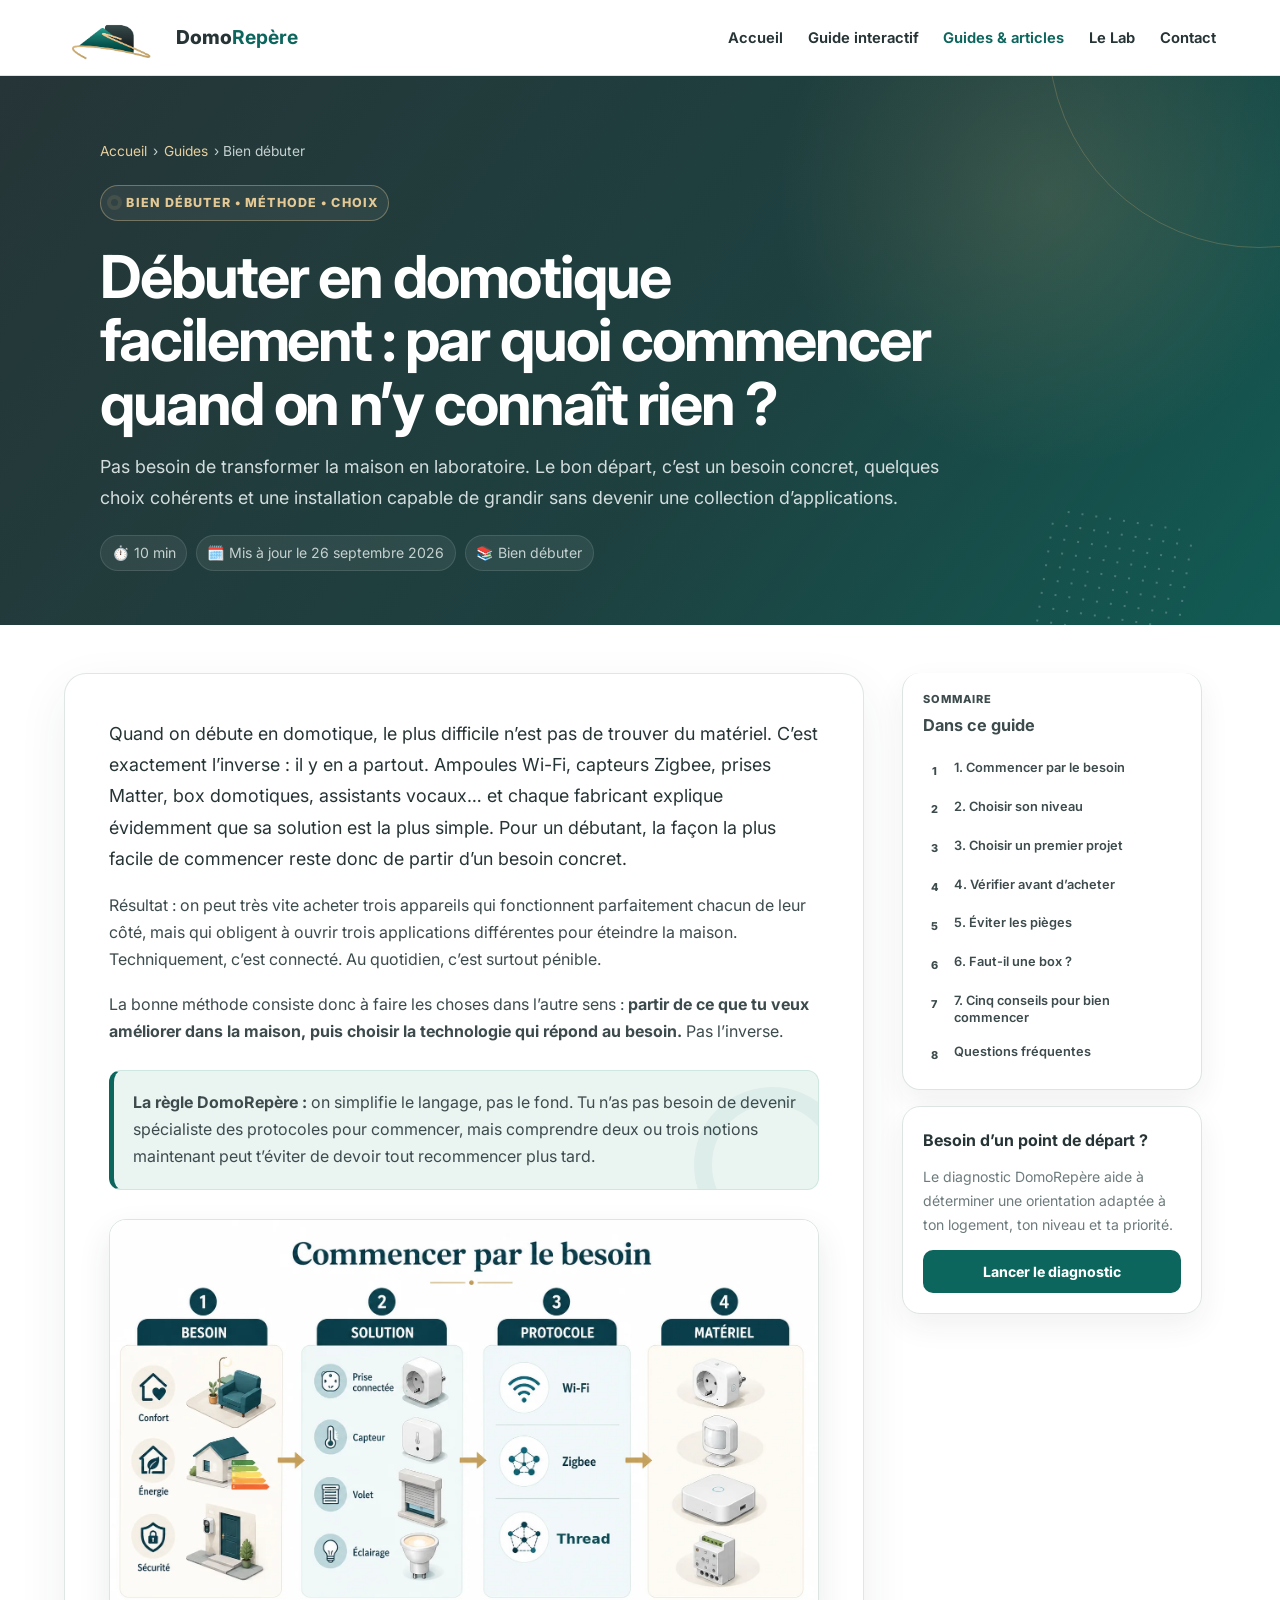
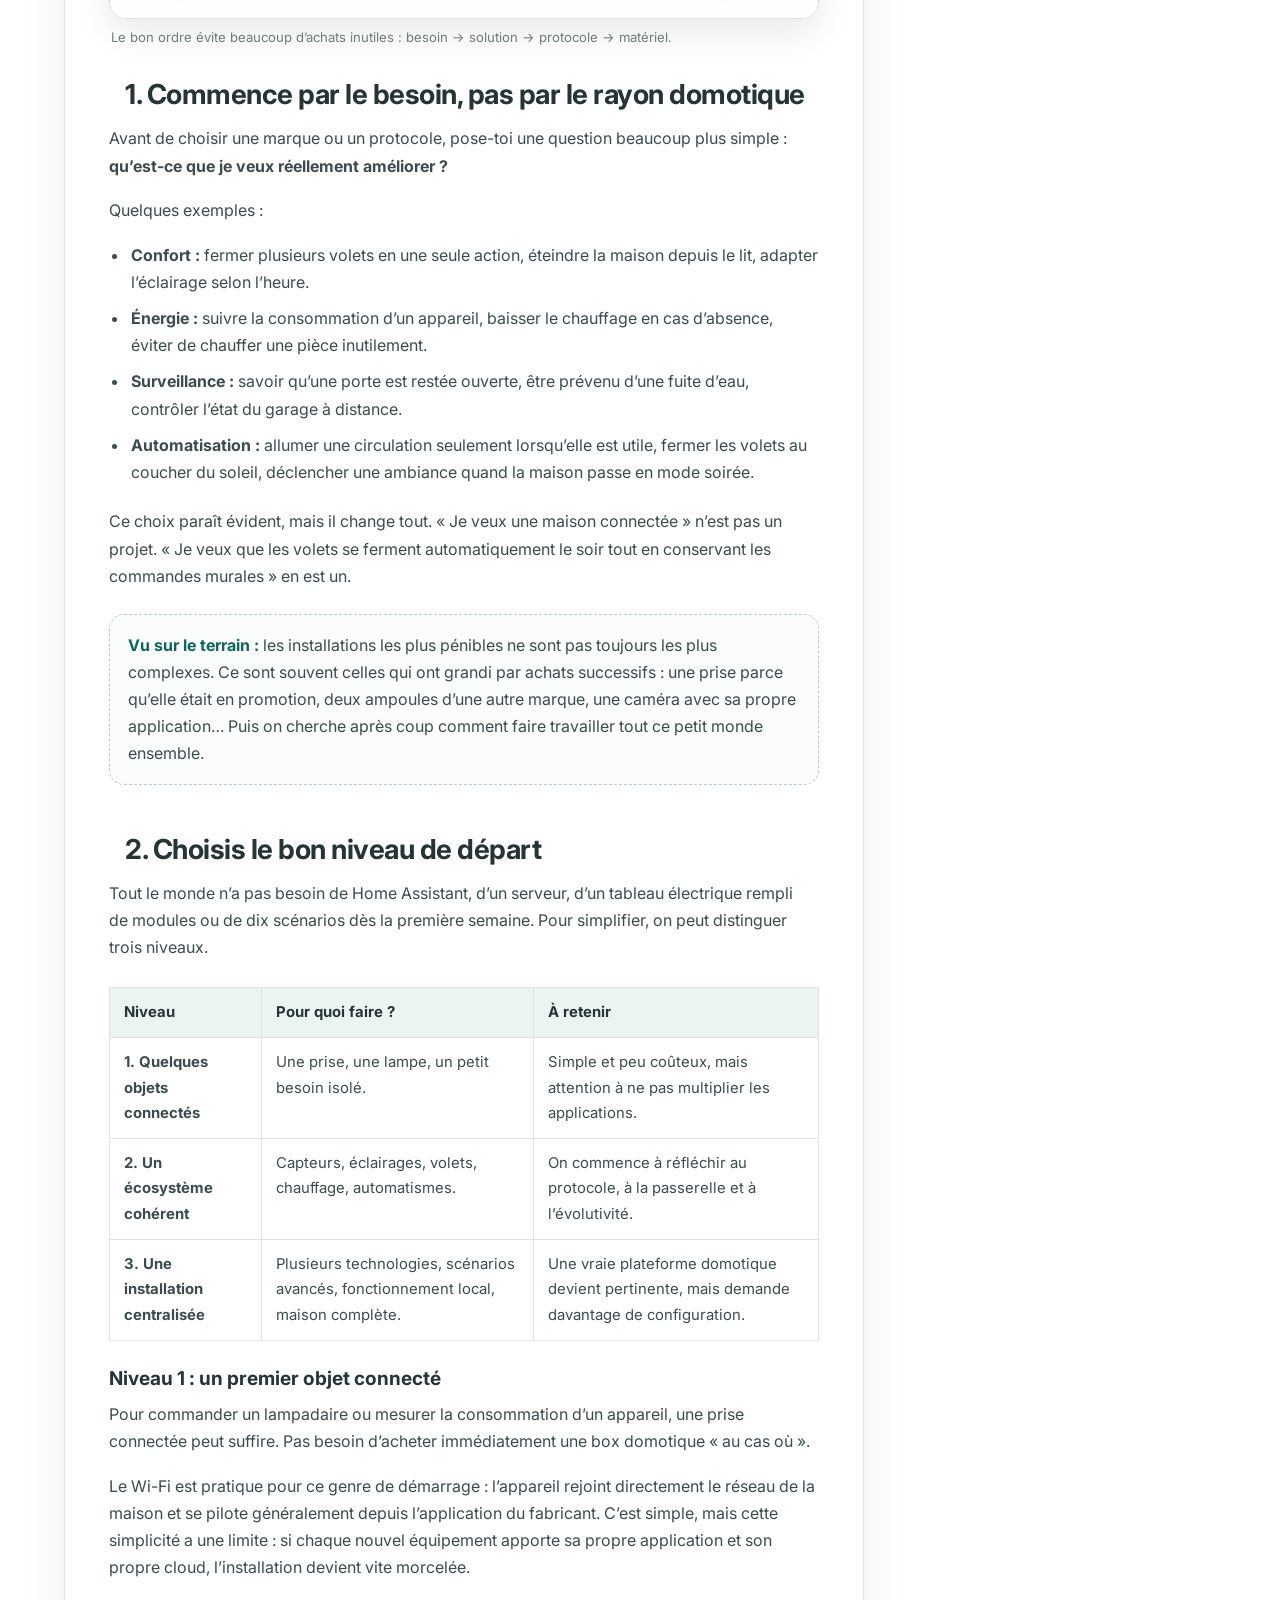
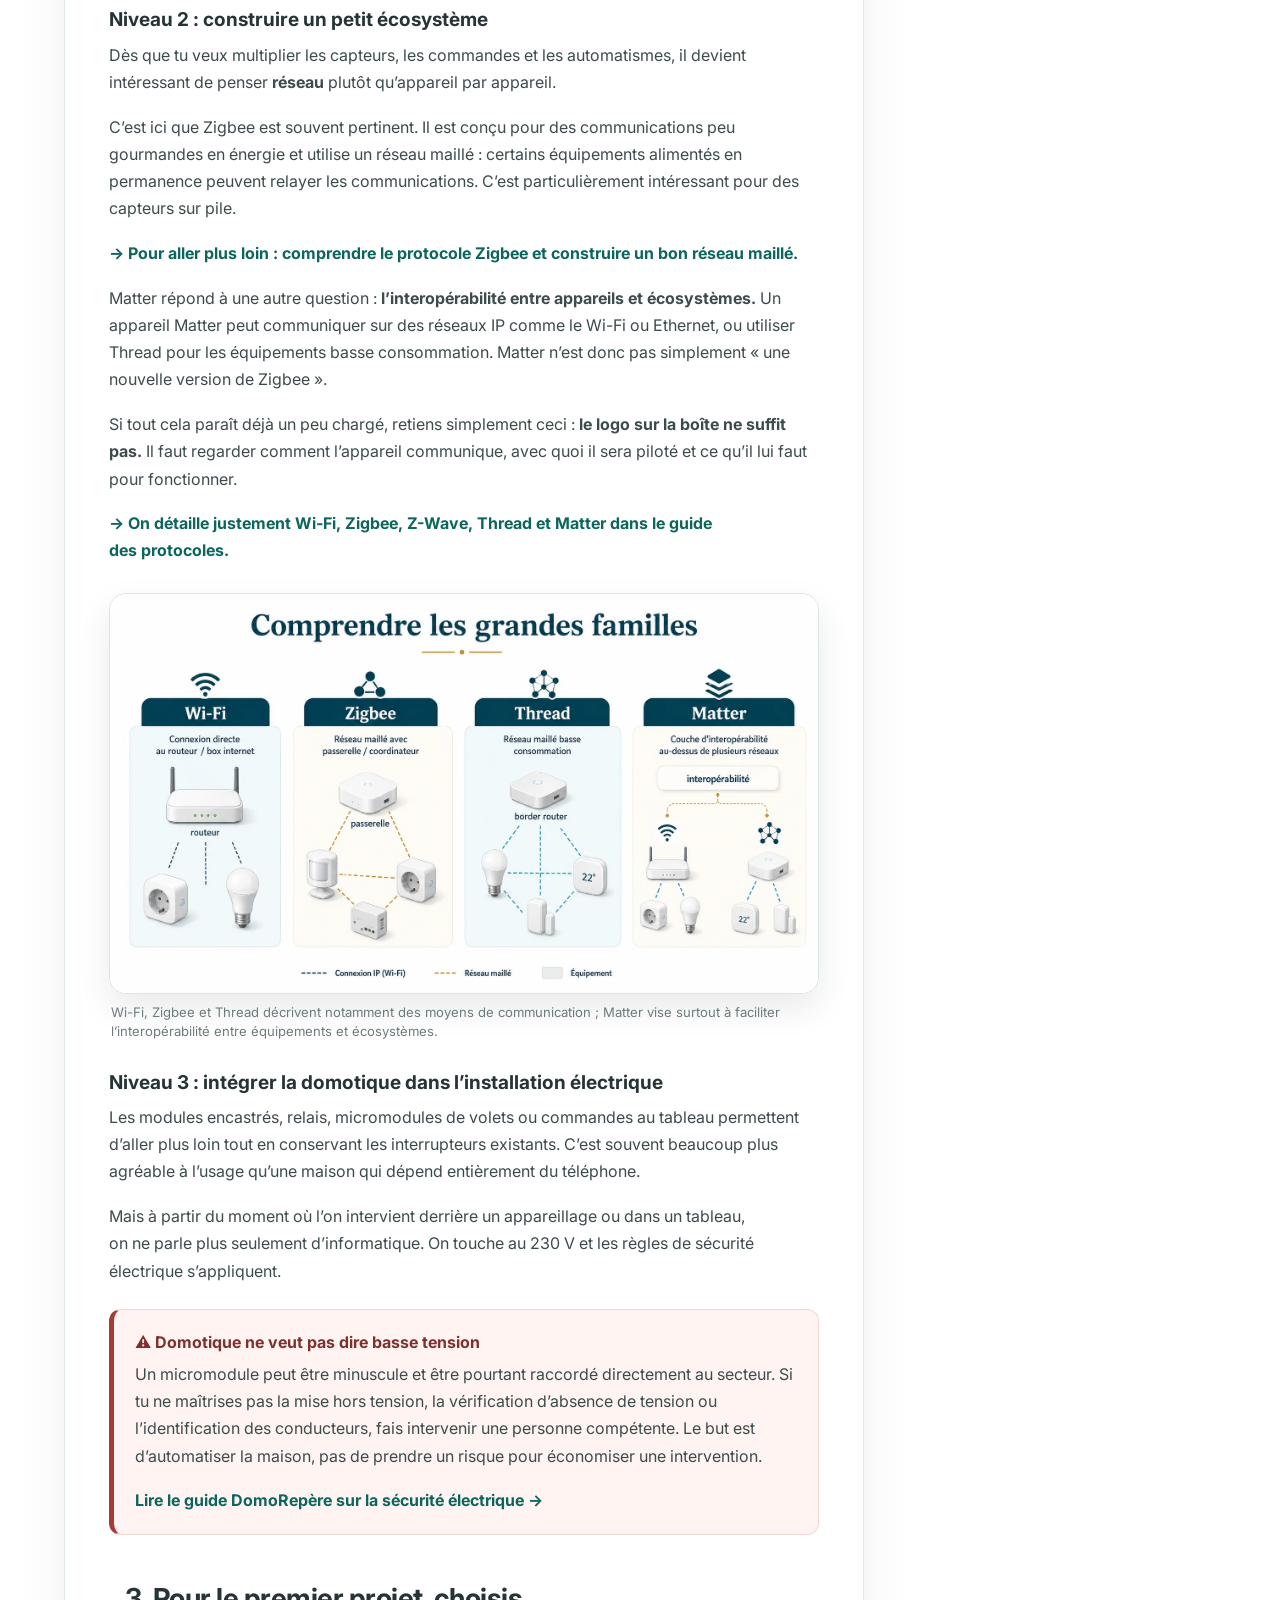
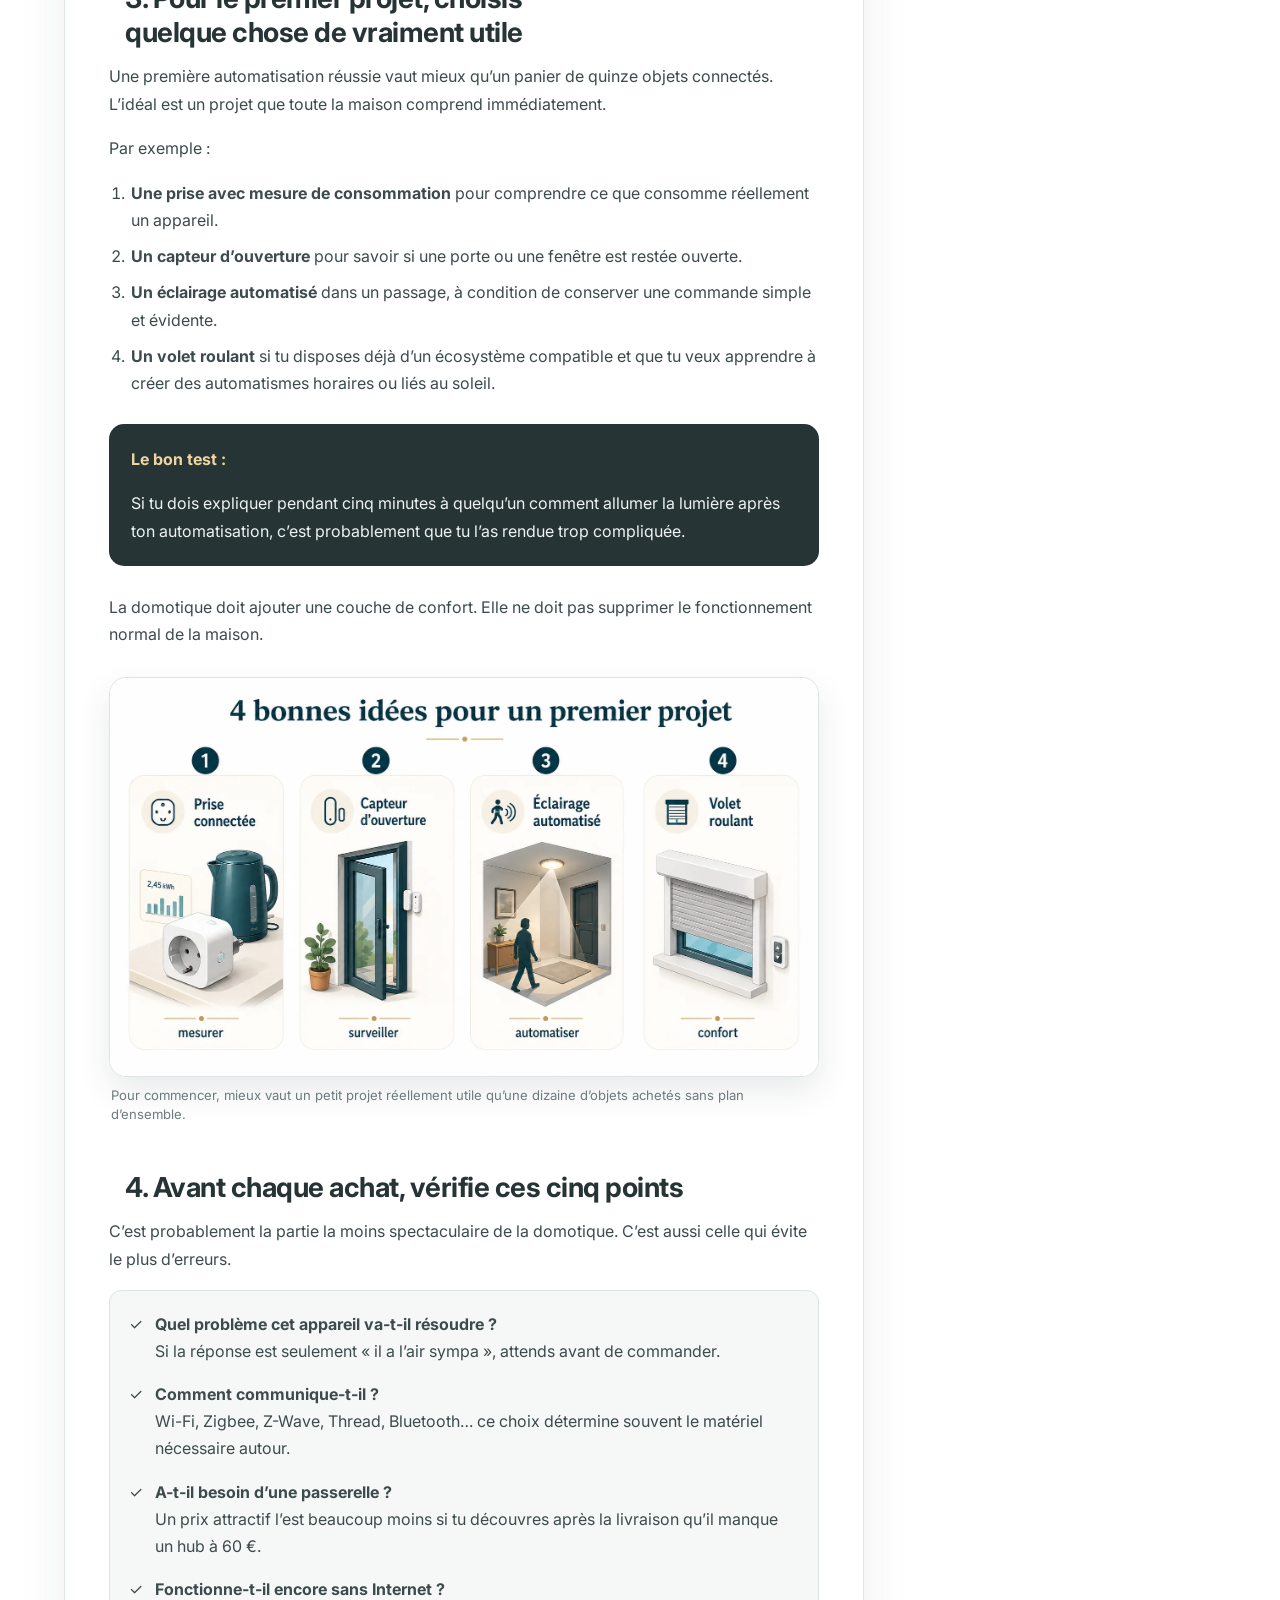
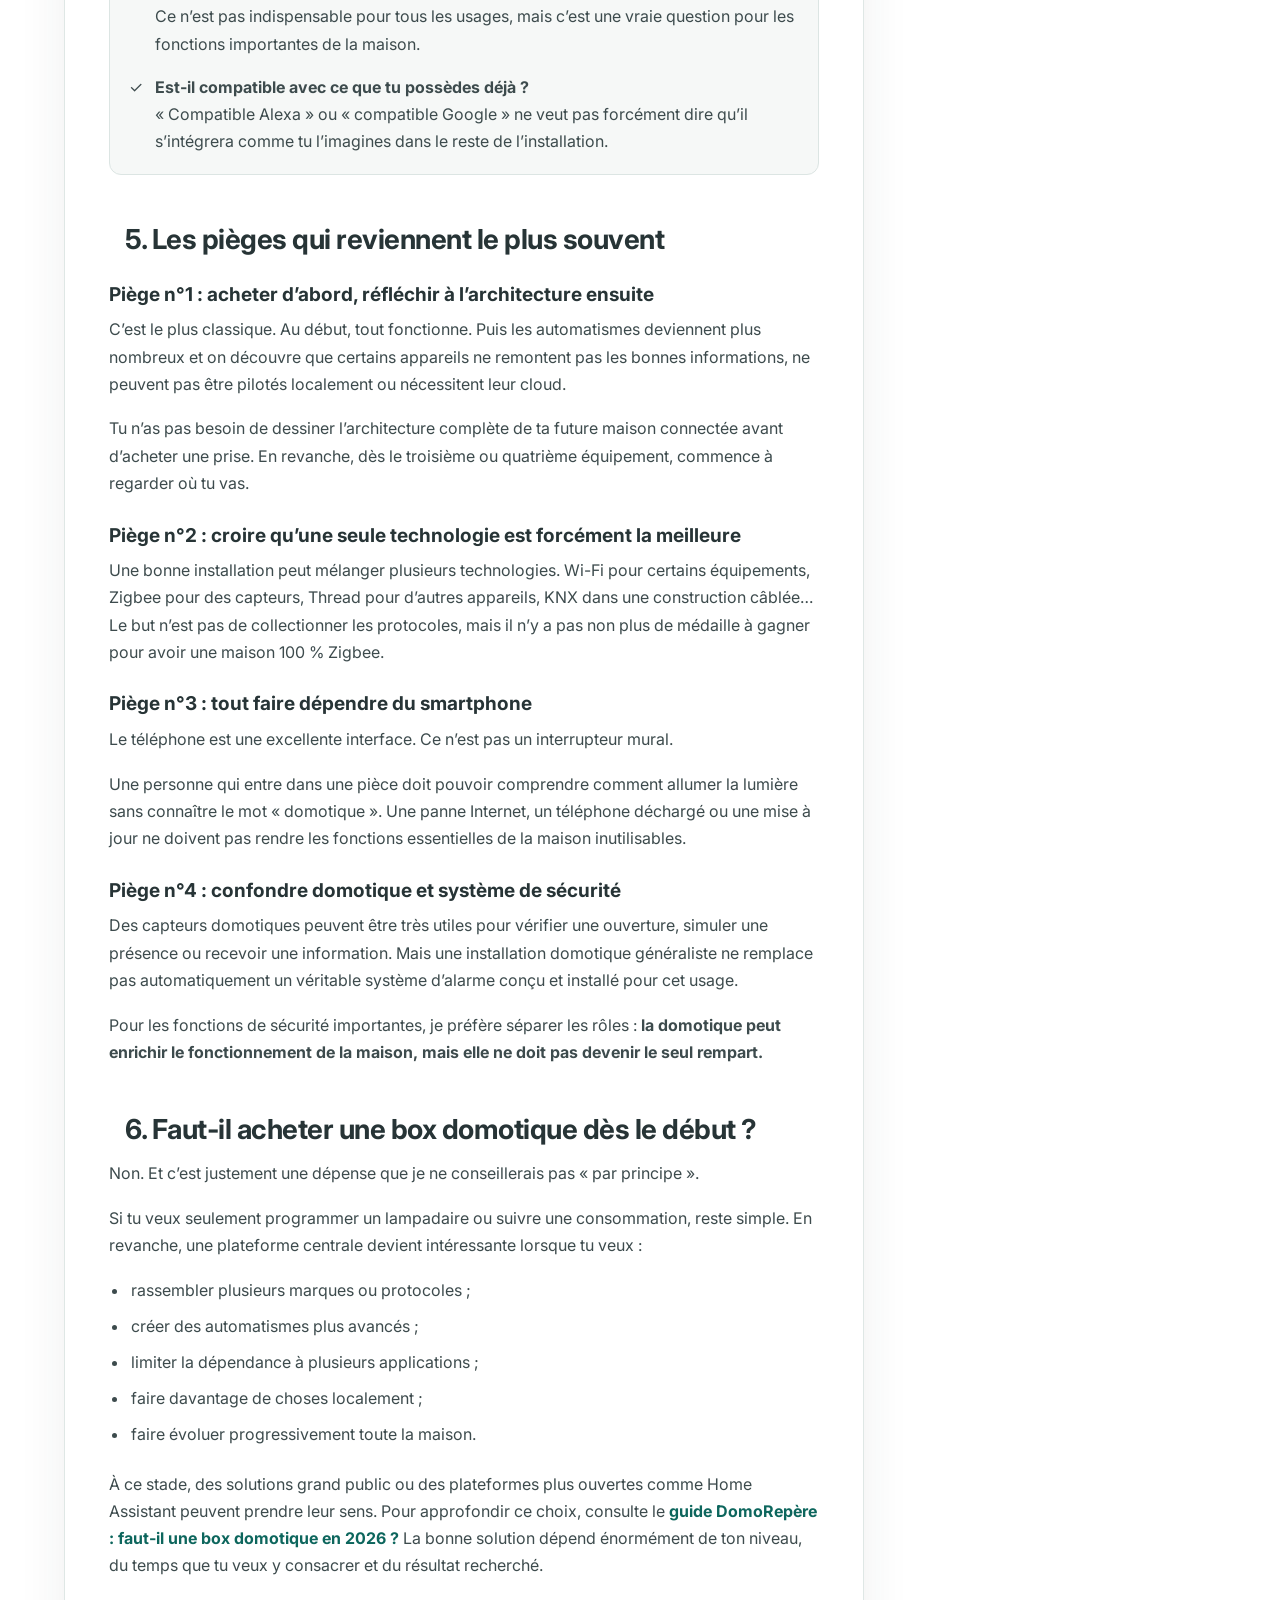
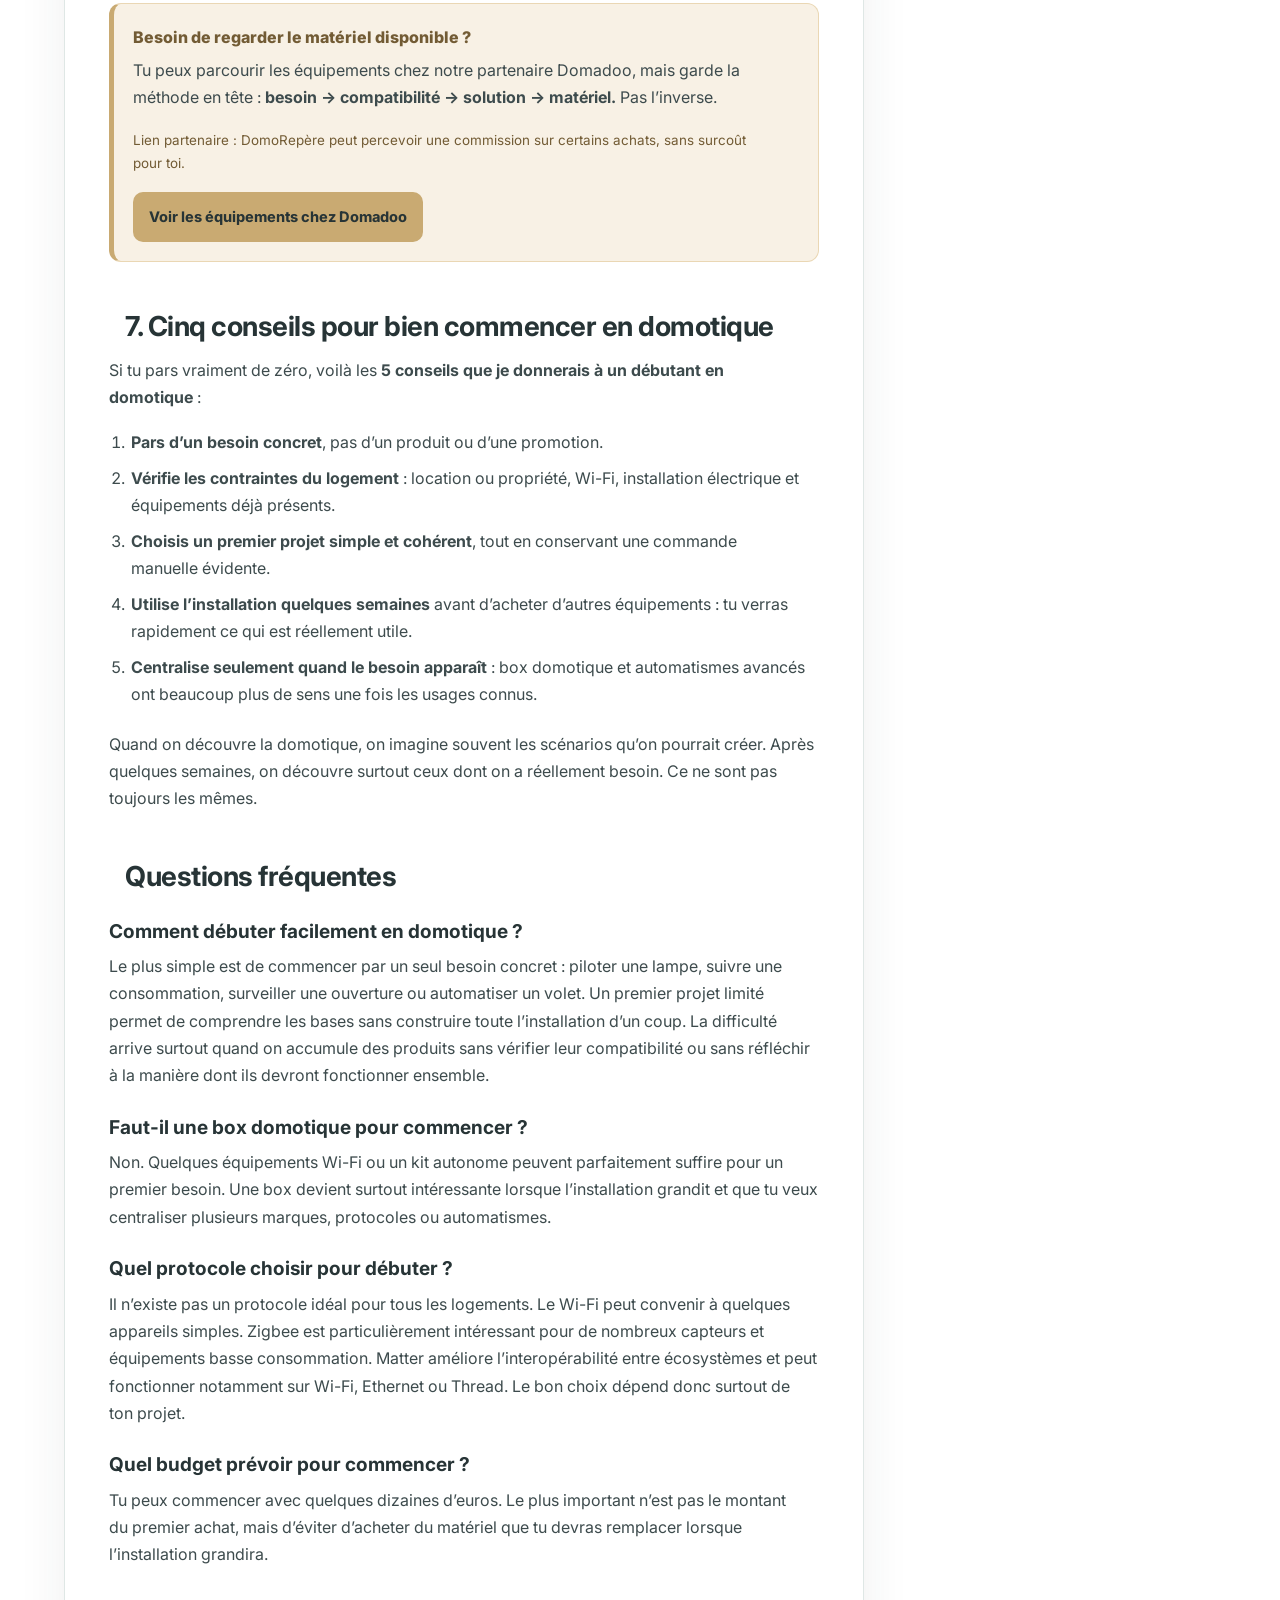
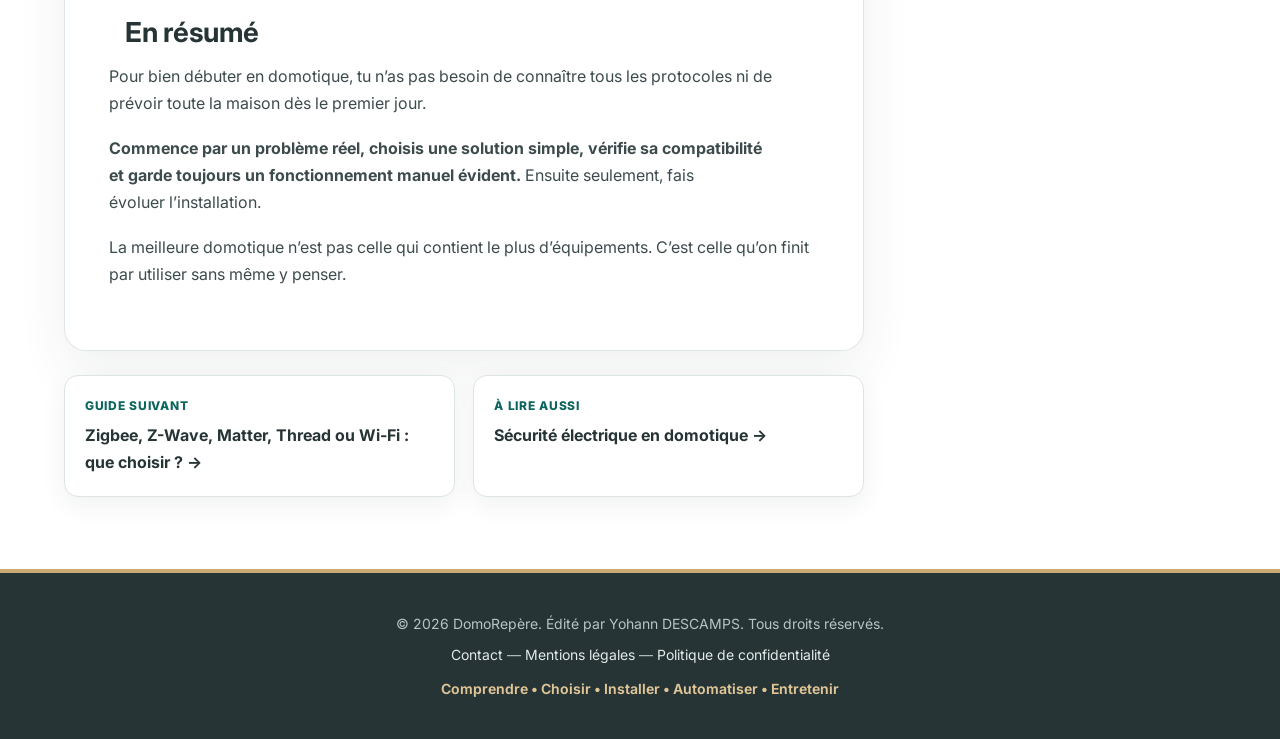
==== commit 231ac177: "Nettoie les variables de thème héritées — article-1.html" ====
--- a/article-1.html
+++ b/article-1.html
@@ -31,31 +31,26 @@
 <link rel="preconnect" href="https://fonts.gstatic.com" crossorigin>
 <link href="https://fonts.googleapis.com/css2?family=Inter:wght@400;500;600;700;800&display=swap" rel="stylesheet">
 
+<link rel="stylesheet" href="assets/css/theme.css">
+
 <style>
-:root{
-  --primary:#0d665d;--primary-hover:#084f49;--primary-soft:#eaf5f2;
-  --secondary:#273436;--accent:#c9aa72;--accent-soft:#f8f1e5;
-  --bg-light:#f6f8f7;--card-bg:#fff;--text-dark:#273436;--text-main:#3d4b4d;
-  --text-muted:#6d7b7d;--border:#dce5e3;--danger:#a33d36;--danger-bg:#fff4f1;
-  --radius:16px;--shadow:0 8px 24px rgba(39,52,54,.07);--shadow-lg:0 18px 45px rgba(39,52,54,.11)
-}
 *{box-sizing:border-box;margin:0;padding:0}
 html{scroll-behavior:smooth}
-body{font-family:'Inter',system-ui,-apple-system,sans-serif;color:var(--text-main);background:var(--bg-light);line-height:1.7}
-a{color:var(--primary);text-decoration:none;transition:.2s ease}
-a:hover{color:var(--primary-hover)}
+body{font-family:var(--font-body);color:var(--color-text);background:var(--color-page);line-height:1.7}
+a{color:var(--brand-primary);text-decoration:none;transition:var(--motion-normal) var(--motion-easing)}
+a:hover{color:var(--brand-primary-hover)}
 img{max-width:100%;height:auto}
 
-.site-header{background:rgba(255,255,255,.96);border-bottom:1px solid var(--border);position:sticky;top:0;z-index:100;backdrop-filter:blur(12px)}
+.site-header{background:var(--color-header-bg);border-bottom:1px solid var(--color-border);position:sticky;top:0;z-index:100;backdrop-filter:blur(12px)}
 .nav-container{max-width:1200px;margin:0 auto;padding:.85rem 1.5rem;display:flex;justify-content:space-between;align-items:center;gap:1.5rem}
-.logo{display:flex;align-items:center;gap:.7rem;color:var(--secondary);font-size:1.2rem;font-weight:800;white-space:nowrap}
+.logo{display:flex;align-items:center;gap:.7rem;color:var(--color-text-strong);font-size:1.2rem;font-weight:800;white-space:nowrap}
 .logo img{height:48px;width:auto;display:block}
-.logo strong{color:var(--primary)}
+.logo strong{color:var(--brand-primary)}
 nav ul{display:flex;list-style:none;gap:1.55rem;align-items:center}
-nav a{color:var(--secondary);font-weight:650;font-size:.92rem}
-nav a:hover,nav a.active{color:var(--primary)}
-
-.article-hero{background:linear-gradient(132deg,#273436 0%,#1f3434 48%,#0d665d 120%);color:#fff;padding:4.6rem 1.5rem 3.6rem;position:relative;overflow:hidden}
+nav a{color:var(--color-text-strong);font-weight:650;font-size:.92rem}
+nav a:hover,nav a.active{color:var(--brand-primary)}
+
+.article-hero{background:linear-gradient(132deg,var(--color-text-strong) 0%,#1f3434 48%,var(--brand-primary) 120%);color:var(--color-text-inverse);padding:4.6rem 1.5rem 3.6rem;position:relative;overflow:hidden}
 .article-hero:after{content:"";position:absolute;width:360px;height:360px;border-radius:50%;border:1px solid rgba(201,170,114,.28);right:-160px;top:-210px}
 .article-hero-inner{max-width:920px;margin:0 auto;position:relative;z-index:1}
 .breadcrumb{font-size:.86rem;color:#c6d2d1;margin-bottom:1.1rem}
@@ -68,60 +63,60 @@
 .page-wrap{max-width:1100px;margin:0 auto;padding:2.6rem 1.5rem 4rem}
 .content-grid{display:grid;grid-template-columns:minmax(0,760px) 250px;gap:2rem;align-items:start}
 .article-shell{min-width:0}
-.article-body{background:#fff;border:1px solid var(--border);border-radius:var(--radius);box-shadow:var(--shadow);padding:2.2rem}
-.article-body>p:first-child{font-size:1.06rem;color:var(--text-dark)}
-.article-body h2{color:var(--secondary);font-size:1.55rem;line-height:1.25;margin:2.3rem 0 .85rem;padding-top:.2rem;scroll-margin-top:105px}
+.article-body{background:var(--color-surface);border:1px solid var(--color-border);border-radius:var(--radius-md);box-shadow:var(--shadow-card);padding:2.2rem}
+.article-body>p:first-child{font-size:1.06rem;color:var(--color-text-strong)}
+.article-body h2{color:var(--color-text-strong);font-size:1.55rem;line-height:1.25;margin:2.3rem 0 .85rem;padding-top:.2rem;scroll-margin-top:105px}
 .article-body h2:first-of-type{margin-top:1.6rem}
-.article-body h3{color:var(--secondary);font-size:1.15rem;line-height:1.35;margin:1.6rem 0 .55rem;scroll-margin-top:105px}
+.article-body h3{color:var(--color-text-strong);font-size:1.15rem;line-height:1.35;margin:1.6rem 0 .55rem;scroll-margin-top:105px}
 .article-body p{margin-bottom:1.1rem}
 .article-body ul,.article-body ol{margin:0 0 1.4rem 1.25rem}
 .article-body li{margin-bottom:.55rem;padding-left:.15rem}
 
-.highlight-box,.highlight,.callout{background:var(--primary-soft)!important;border:1px solid #cfe7e1!important;border-left:5px solid var(--primary)!important;border-radius:12px!important;padding:1.15rem 1.2rem!important;margin:1.5rem 0!important;color:var(--text-main)!important}
-.affiliate-box{background:var(--accent-soft)!important;border:1px solid #ead7b4!important;border-left:5px solid var(--accent)!important;border-radius:12px!important;padding:1.2rem!important;margin:1.5rem 0!important}
+.highlight-box,.highlight,.callout{background:var(--color-surface-soft)!important;border:1px solid #cfe7e1!important;border-left:5px solid var(--brand-primary)!important;border-radius:12px!important;padding:1.15rem 1.2rem!important;margin:1.5rem 0!important;color:var(--color-text)!important}
+.affiliate-box{background:var(--color-surface-accent)!important;border:1px solid #ead7b4!important;border-left:5px solid var(--brand-accent)!important;border-radius:12px!important;padding:1.2rem!important;margin:1.5rem 0!important}
 .affiliate-box-title{color:#725b34!important;font-weight:800!important;margin-bottom:.4rem!important}
-.alert-danger{background:var(--danger-bg);border:1px solid #f2d7d0;border-left:5px solid var(--danger);border-radius:12px;padding:1.2rem 1.3rem;margin:1.5rem 0}
+.alert-danger{background:var(--color-danger-soft);border:1px solid #f2d7d0;border-left:5px solid var(--color-danger);border-radius:12px;padding:1.2rem 1.3rem;margin:1.5rem 0}
 .alert-danger h4{color:#7f302b;margin-bottom:.3rem}
 
-.field-note{background:#fbfcfc;border:1px dashed #b8cbc7;border-radius:12px;padding:1.05rem 1.15rem;margin:1.5rem 0}
-.field-note strong{color:var(--primary)}
-.question-box{background:var(--secondary);color:#edf3f2;border-radius:14px;padding:1.35rem;margin:1.7rem 0}
+.field-note{background:#fbfcfc;border:1px dashed var(--color-border-strong);border-radius:12px;padding:1.05rem 1.15rem;margin:1.5rem 0}
+.field-note strong{color:var(--brand-primary)}
+.question-box{background:var(--color-text-strong);color:#edf3f2;border-radius:14px;padding:1.35rem;margin:1.7rem 0}
 .question-box strong{color:#efd59f}
 .question-box p:last-child{margin-bottom:0}
 
-.checklist{background:var(--bg-light);border:1px solid var(--border);border-radius:12px;padding:1.2rem;margin-top:1rem}
+.checklist{background:var(--color-page);border:1px solid var(--color-border);border-radius:12px;padding:1.2rem;margin-top:1rem}
 .checklist-item{display:flex;gap:.75rem;margin-bottom:1rem}
 .checklist-item:last-child{margin-bottom:0}
 
 .comparison-table-wrapper{overflow-x:auto;margin:1.6rem 0}
 .comparison-table{width:100%;border-collapse:collapse;font-size:.93rem}
-.comparison-table th,.comparison-table td{padding:.75rem .85rem;border:1px solid var(--border);text-align:left;vertical-align:top}
-.comparison-table th{background:var(--primary-soft);color:var(--secondary)}
+.comparison-table th,.comparison-table td{padding:.75rem .85rem;border:1px solid var(--color-border);text-align:left;vertical-align:top}
+.comparison-table th{background:var(--color-surface-soft);color:var(--color-text-strong)}
 
 .article-figure{margin:1.8rem 0}
-.article-figure img{display:block;width:100%;border-radius:14px;border:1px solid var(--border);box-shadow:var(--shadow)}
-.article-figure figcaption{font-size:.82rem;color:var(--text-muted);margin-top:.55rem;line-height:1.45}
+.article-figure img{display:block;width:100%;border-radius:14px;border:1px solid var(--color-border);box-shadow:var(--shadow-card)}
+.article-figure figcaption{font-size:.82rem;color:var(--color-text-muted);margin-top:.55rem;line-height:1.45}
 
 .btn{display:inline-flex;align-items:center;justify-content:center;padding:.78rem 1rem;border-radius:10px;font-size:.91rem;font-weight:750}
-.btn-primary{background:var(--primary);color:#fff}
-.btn-primary:hover{background:var(--primary-hover);color:#fff}
-.btn-affiliate{background:var(--accent);color:var(--secondary)}
-.btn-affiliate:hover{background:#b9975c;color:var(--secondary)}
+.btn-primary{background:var(--brand-primary);color:var(--color-text-inverse)}
+.btn-primary:hover{background:var(--brand-primary-hover);color:var(--color-text-inverse)}
+.btn-affiliate{background:var(--brand-accent);color:var(--color-text-strong)}
+.btn-affiliate:hover{background:#b9975c;color:var(--color-text-strong)}
 
 .next-links{display:grid;grid-template-columns:repeat(2,minmax(0,1fr));gap:1rem;margin-top:1.3rem}
-.next-card{background:#fff;border:1px solid var(--border);border-radius:14px;padding:1.1rem;box-shadow:var(--shadow)}
-.next-card span{display:block;color:var(--primary);font-size:.75rem;font-weight:800;text-transform:uppercase;letter-spacing:.06em;margin-bottom:.35rem}
-.next-card strong{color:var(--secondary);line-height:1.35}
+.next-card{background:var(--color-surface);border:1px solid var(--color-border);border-radius:14px;padding:1.1rem;box-shadow:var(--shadow-card)}
+.next-card span{display:block;color:var(--brand-primary);font-size:.75rem;font-weight:800;text-transform:uppercase;letter-spacing:.06em;margin-bottom:.35rem}
+.next-card strong{color:var(--color-text-strong);line-height:1.35}
 
 .sidebar{position:sticky;top:88px}
-.side-card{background:#fff;border:1px solid var(--border);border-radius:var(--radius);padding:1.15rem;box-shadow:var(--shadow);margin-bottom:1rem}
-.side-card h2{font-size:1rem;color:var(--secondary);margin-bottom:.65rem}
+.side-card{background:var(--color-surface);border:1px solid var(--color-border);border-radius:var(--radius-md);padding:1.15rem;box-shadow:var(--shadow-card);margin-bottom:1rem}
+.side-card h2{font-size:1rem;color:var(--color-text-strong);margin-bottom:.65rem}
 .side-card ul{list-style:none}
 .side-card li+li{margin-top:.55rem}
 .side-card a{font-size:.88rem;line-height:1.35}
-.side-card p{font-size:.88rem;color:var(--text-muted)}
-
-footer{background:var(--secondary);color:#b8c4c3;padding:2.4rem 1.5rem;text-align:center;font-size:.875rem;border-top:4px solid var(--accent)}
+.side-card p{font-size:.88rem;color:var(--color-text-muted)}
+
+footer{background:var(--color-text-strong);color:var(--color-text-inverse-muted);padding:2.4rem 1.5rem;text-align:center;font-size:.875rem;border-top:4px solid var(--brand-accent)}
 footer a{color:#e2ebe9}
 .footer-tagline{color:#dfc596;font-weight:650;margin-top:.65rem}
 
--- a/assets/css/theme.css
+++ b/assets/css/theme.css
@@ -0,0 +1,78 @@
+/*
+ * Socle du thème DomoRepère.
+ * Ce fichier centralise uniquement les valeurs du thème clair actuel.
+ * Il reste sans effet tant qu'il n'est pas chargé par les pages du site.
+ */
+
+:root {
+  /* Marque */
+  --brand-primary: #0d665d;
+  --brand-primary-hover: #084f49;
+  --brand-accent: #c9aa72;
+  --brand-accent-hover: #ad8b50;
+
+  /* Page et surfaces */
+  --color-page: #f6f8f7;
+  --color-surface: #ffffff;
+  --color-surface-soft: #eaf5f2;
+  --color-surface-accent: #f8f1e5;
+  --color-surface-inverse: #273436;
+
+  /* Textes */
+  --color-text: #3d4b4d;
+  --color-text-strong: #273436;
+  --color-text-muted: #6d7b7d;
+  --color-text-inverse: #ffffff;
+  --color-text-inverse-muted: #b8c4c3;
+
+  /* Bordures et états */
+  --color-border: #dce5e3;
+  --color-border-strong: #b8cbc7;
+  --color-danger: #a33d36;
+  --color-danger-soft: #fff4f1;
+  --color-warning: #b56e22;
+  --color-warning-soft: #fff6e9;
+
+  /* Liens et focus */
+  --color-link: #0d665d;
+  --color-link-hover: #084f49;
+  --color-focus: #c9aa72;
+  --link-decoration: none;
+  --link-underline-thickness: auto;
+
+  /* Zones structurelles */
+  --color-header-bg: rgba(255, 255, 255, 0.96);
+  --color-footer-bg: #273436;
+  --color-hero-start: #263537;
+  --color-hero-mid: #1d4140;
+  --color-hero-end: #0d665d;
+  --color-field-bg: #ffffff;
+
+  /* Typographie */
+  --font-body: "Inter", system-ui, -apple-system, sans-serif;
+  --font-handwritten: "Caveat", cursive;
+  --font-size-root: 100%;
+  --line-height-body: 1.7;
+  --line-height-heading: 1.2;
+
+  /* Espacements */
+  --paragraph-gap: 1rem;
+  --list-item-gap: 0.55rem;
+  --section-space: 4rem;
+  --card-padding: 1.25rem;
+  --control-min-height: 44px;
+
+  /* Formes et reliefs */
+  --border-width: 1px;
+  --radius-sm: 10px;
+  --radius-md: 16px;
+  --radius-lg: 22px;
+  --radius-pill: 999px;
+  --shadow-card: 0 8px 24px rgba(39, 52, 54, 0.07);
+  --shadow-elevated: 0 18px 45px rgba(39, 52, 54, 0.11);
+
+  /* Animations */
+  --motion-fast: 0.16s;
+  --motion-normal: 0.2s;
+  --motion-easing: ease;
+}
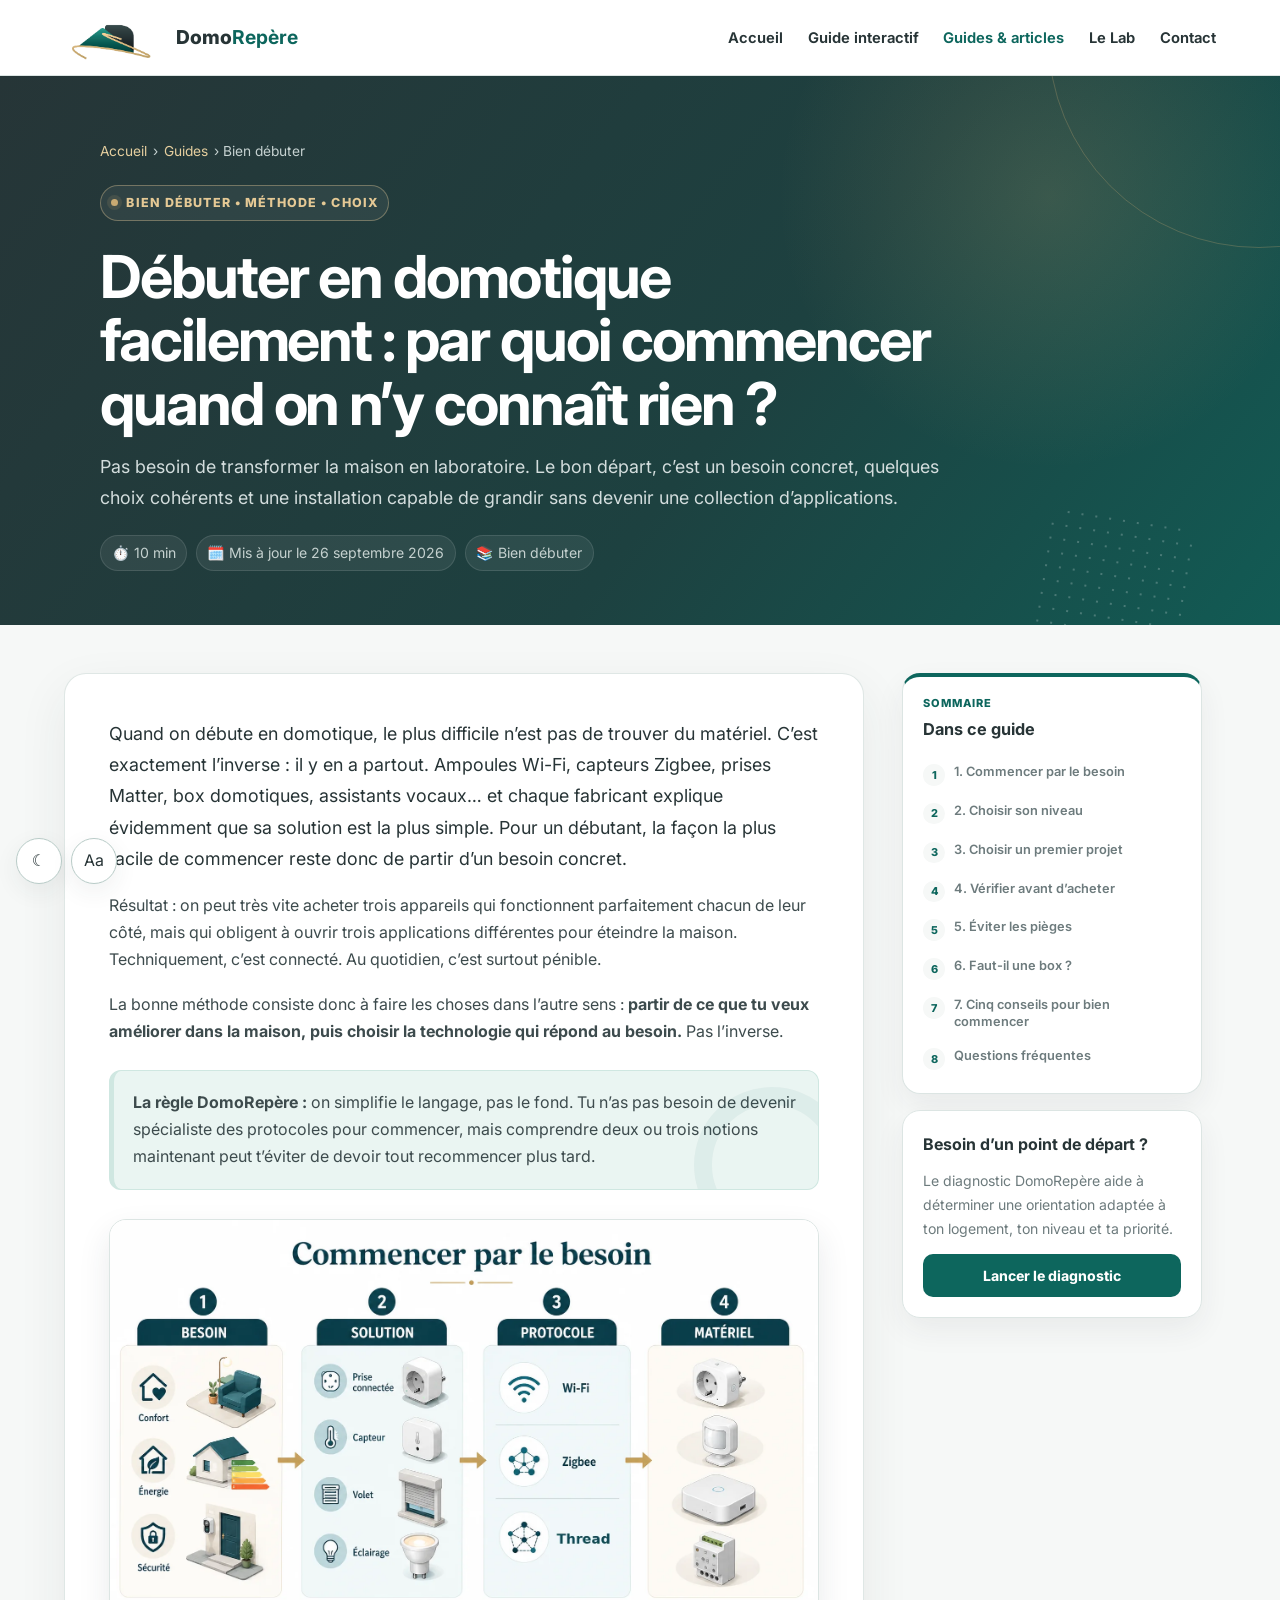
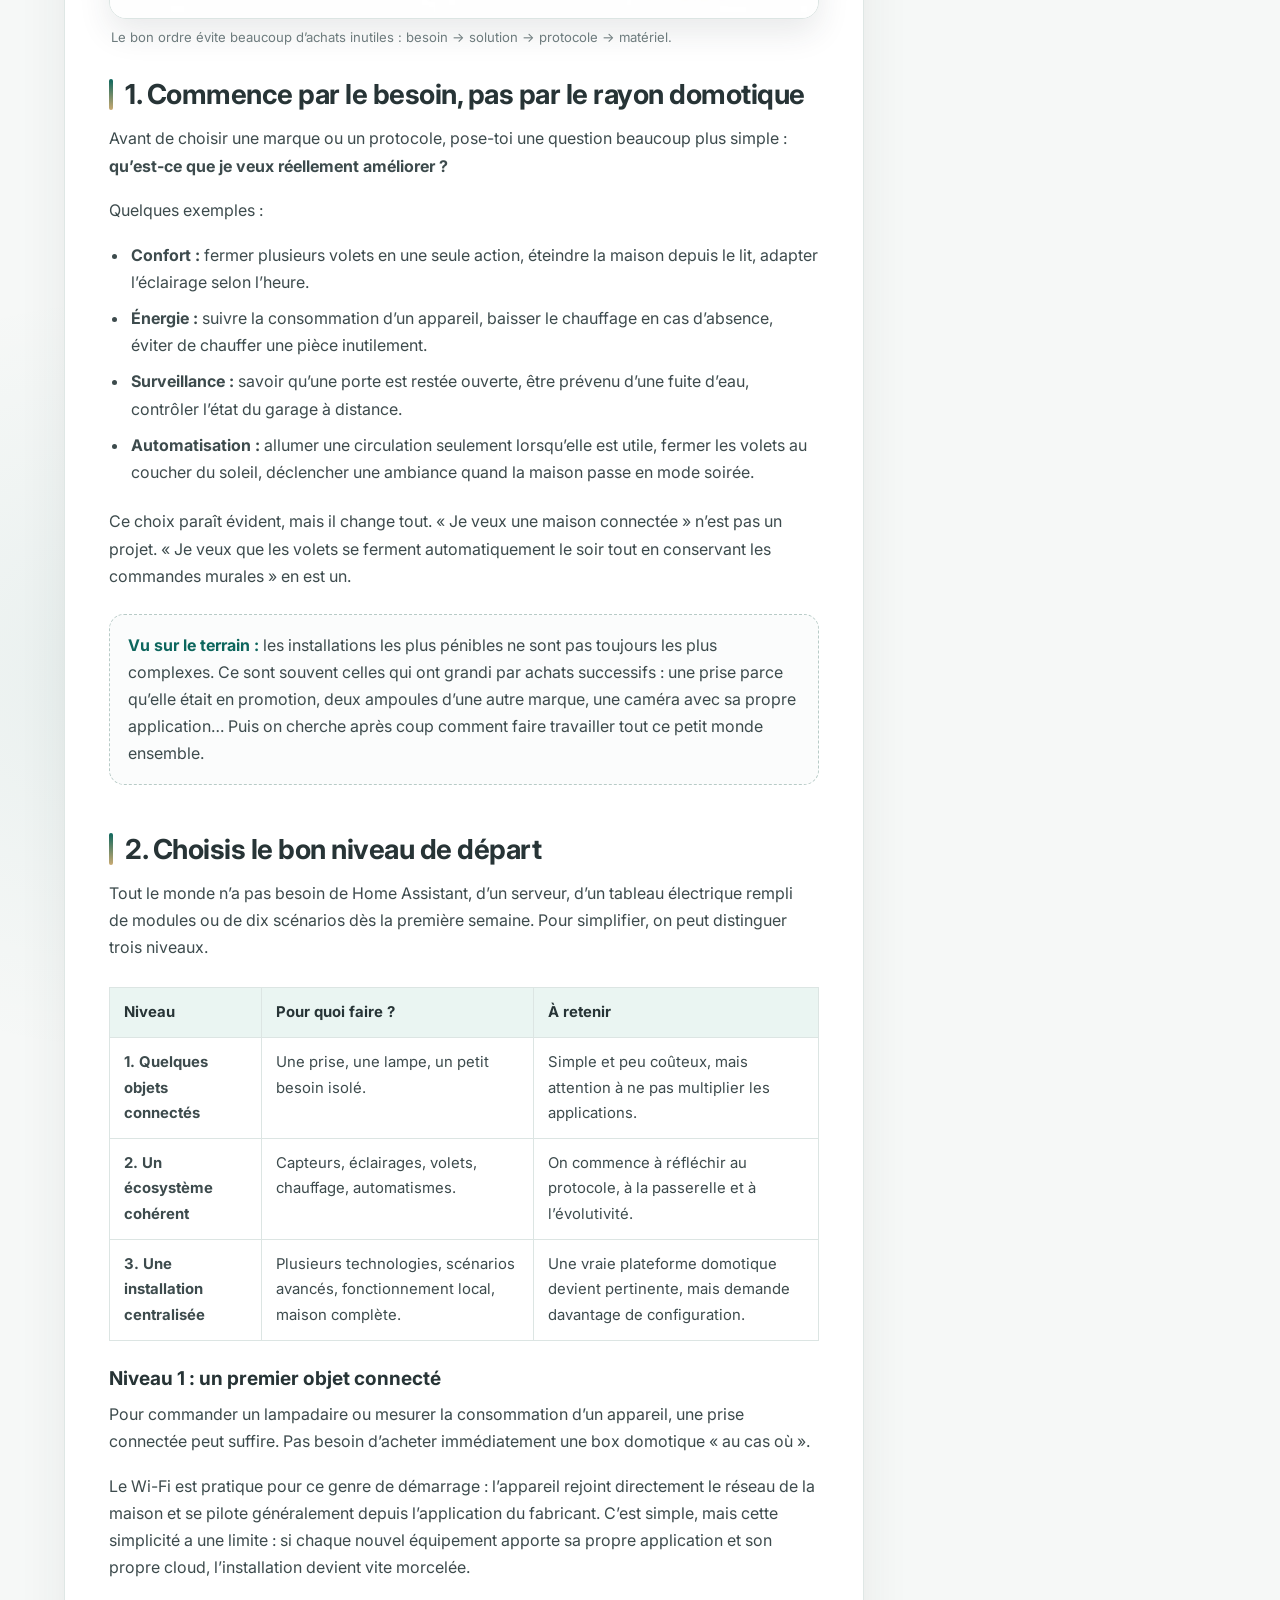
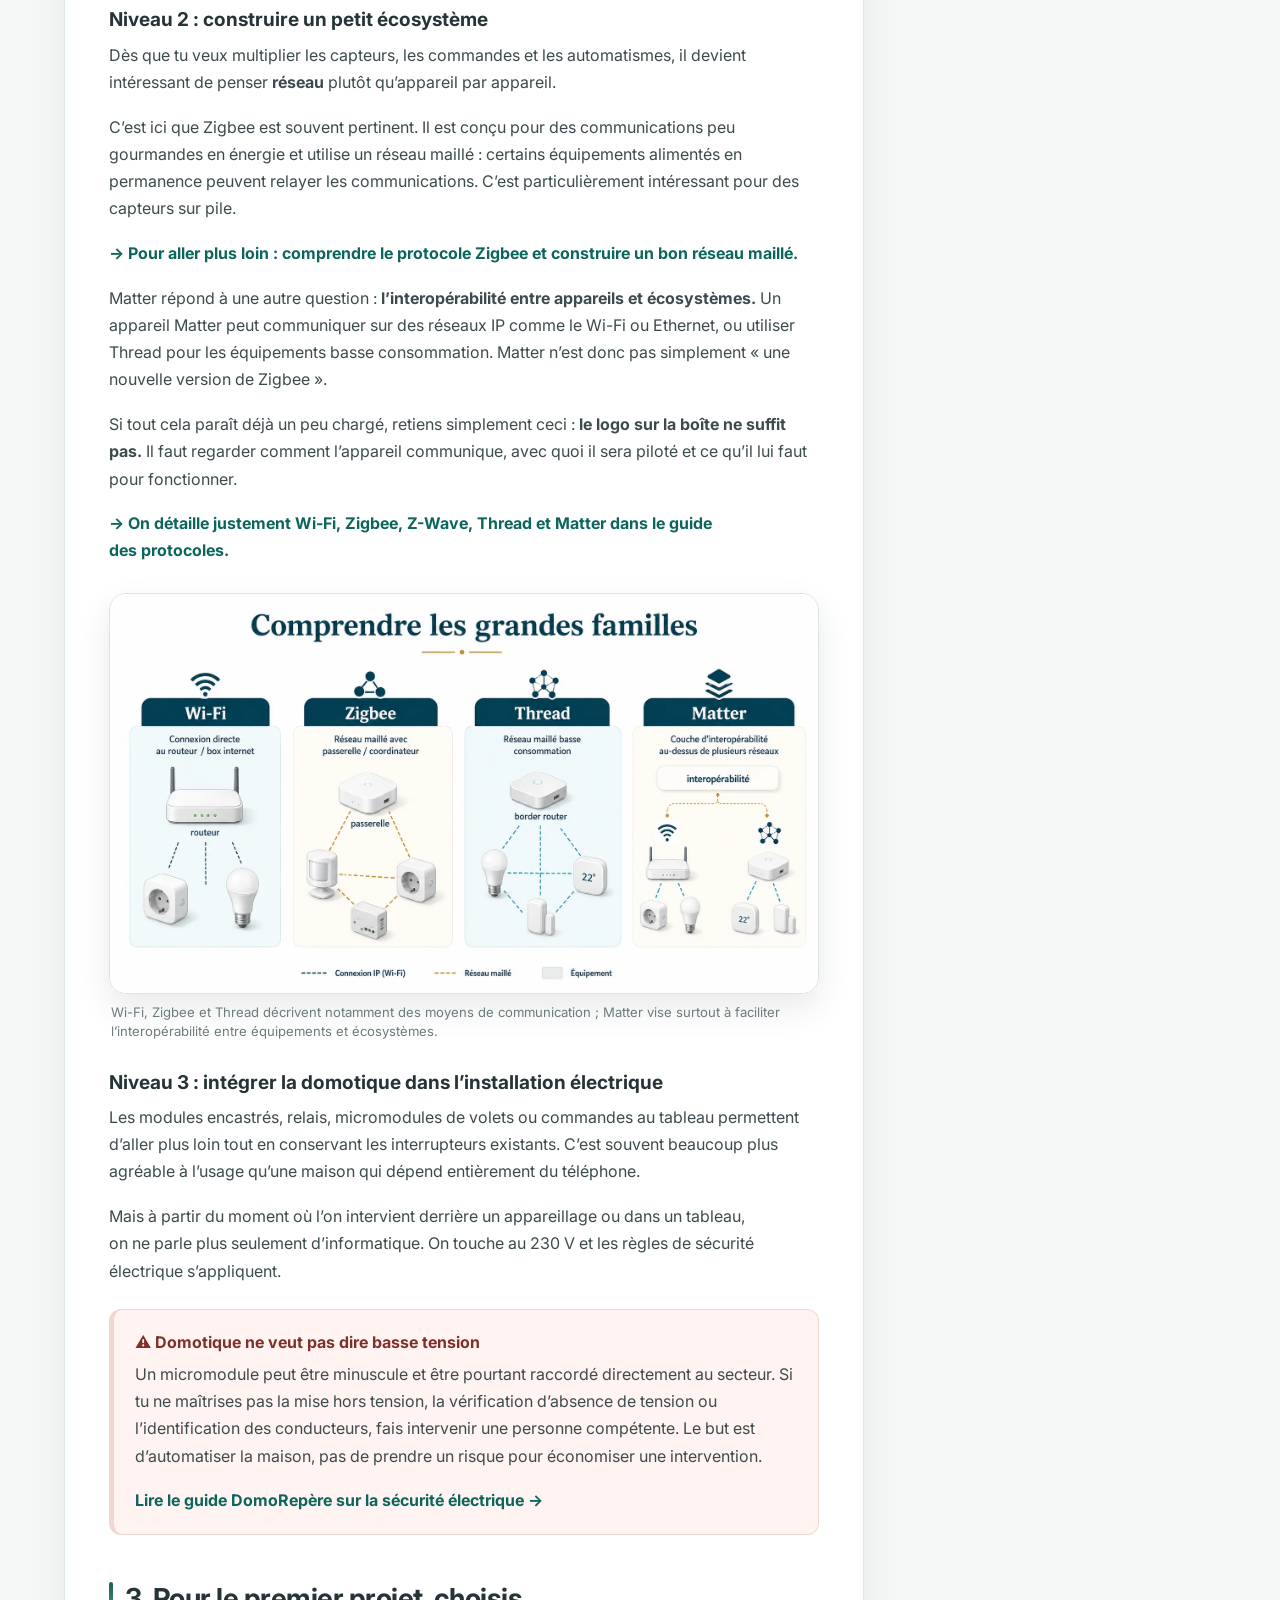
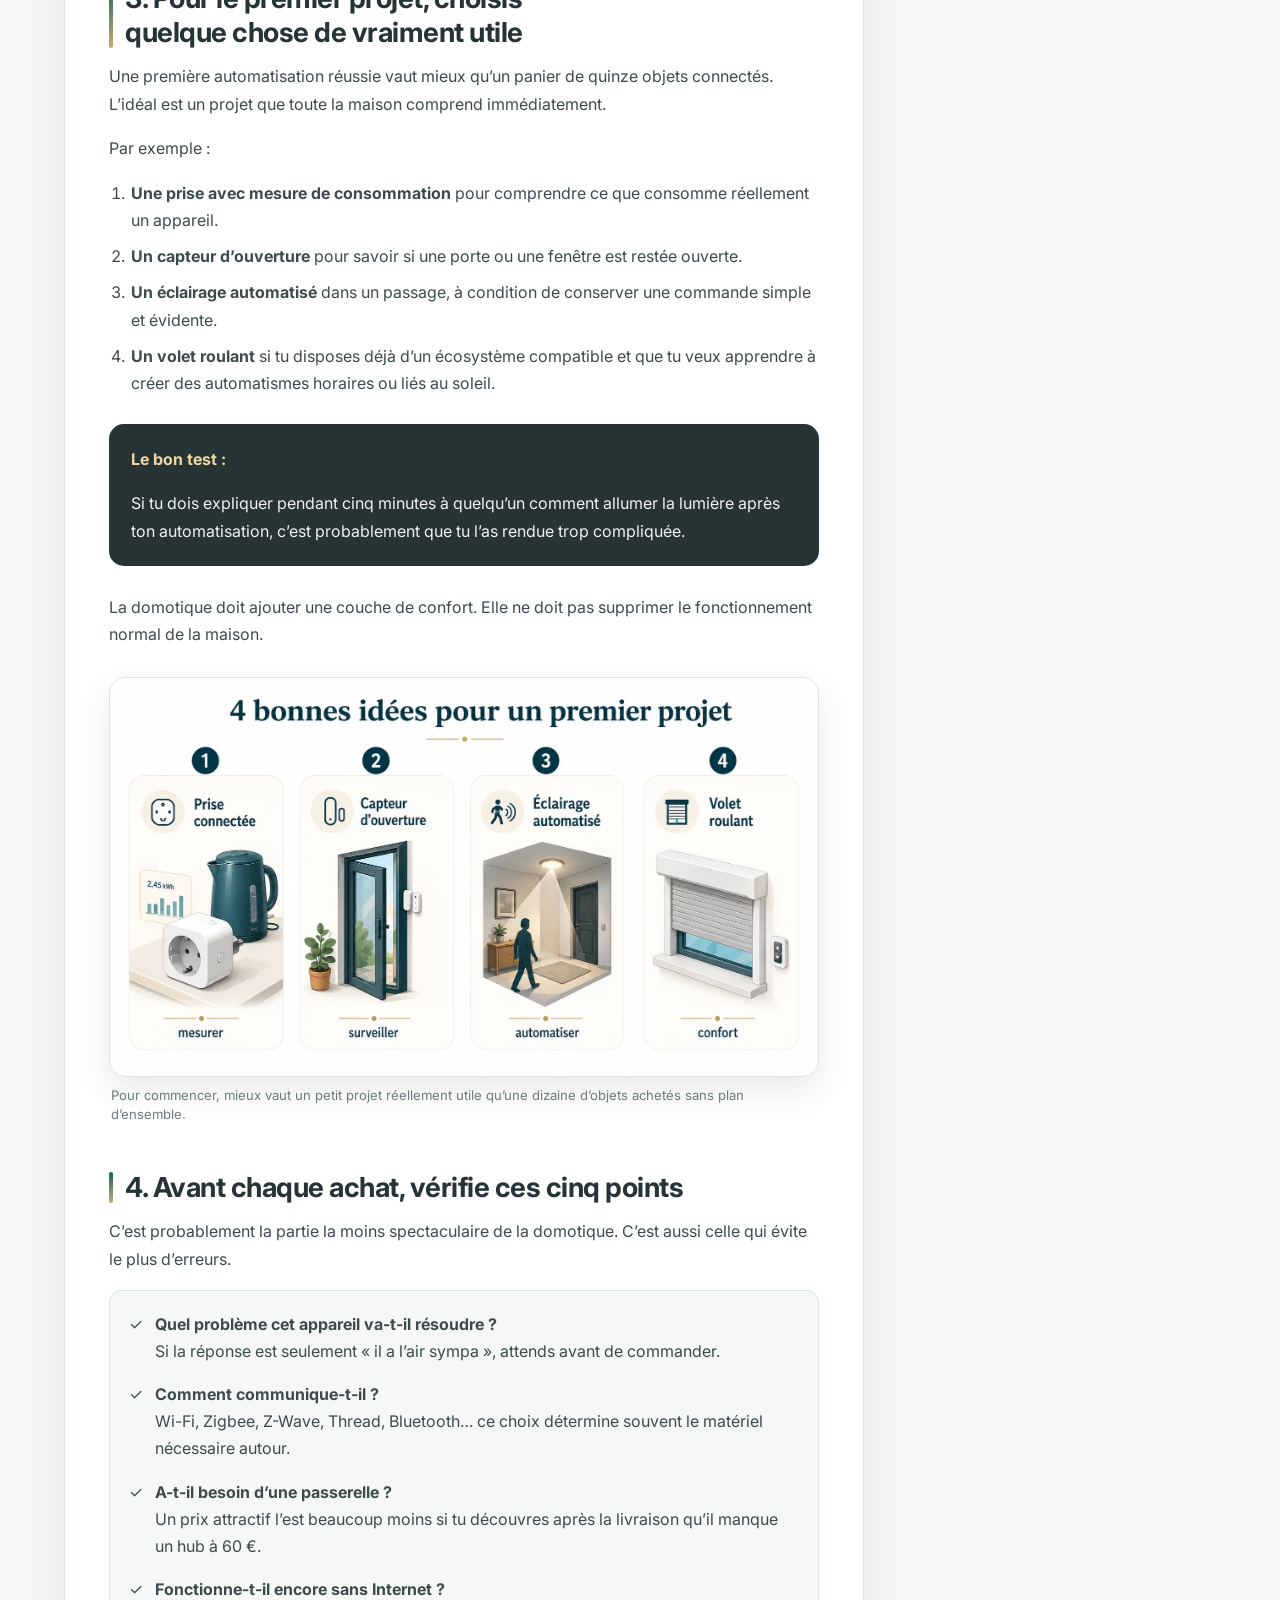
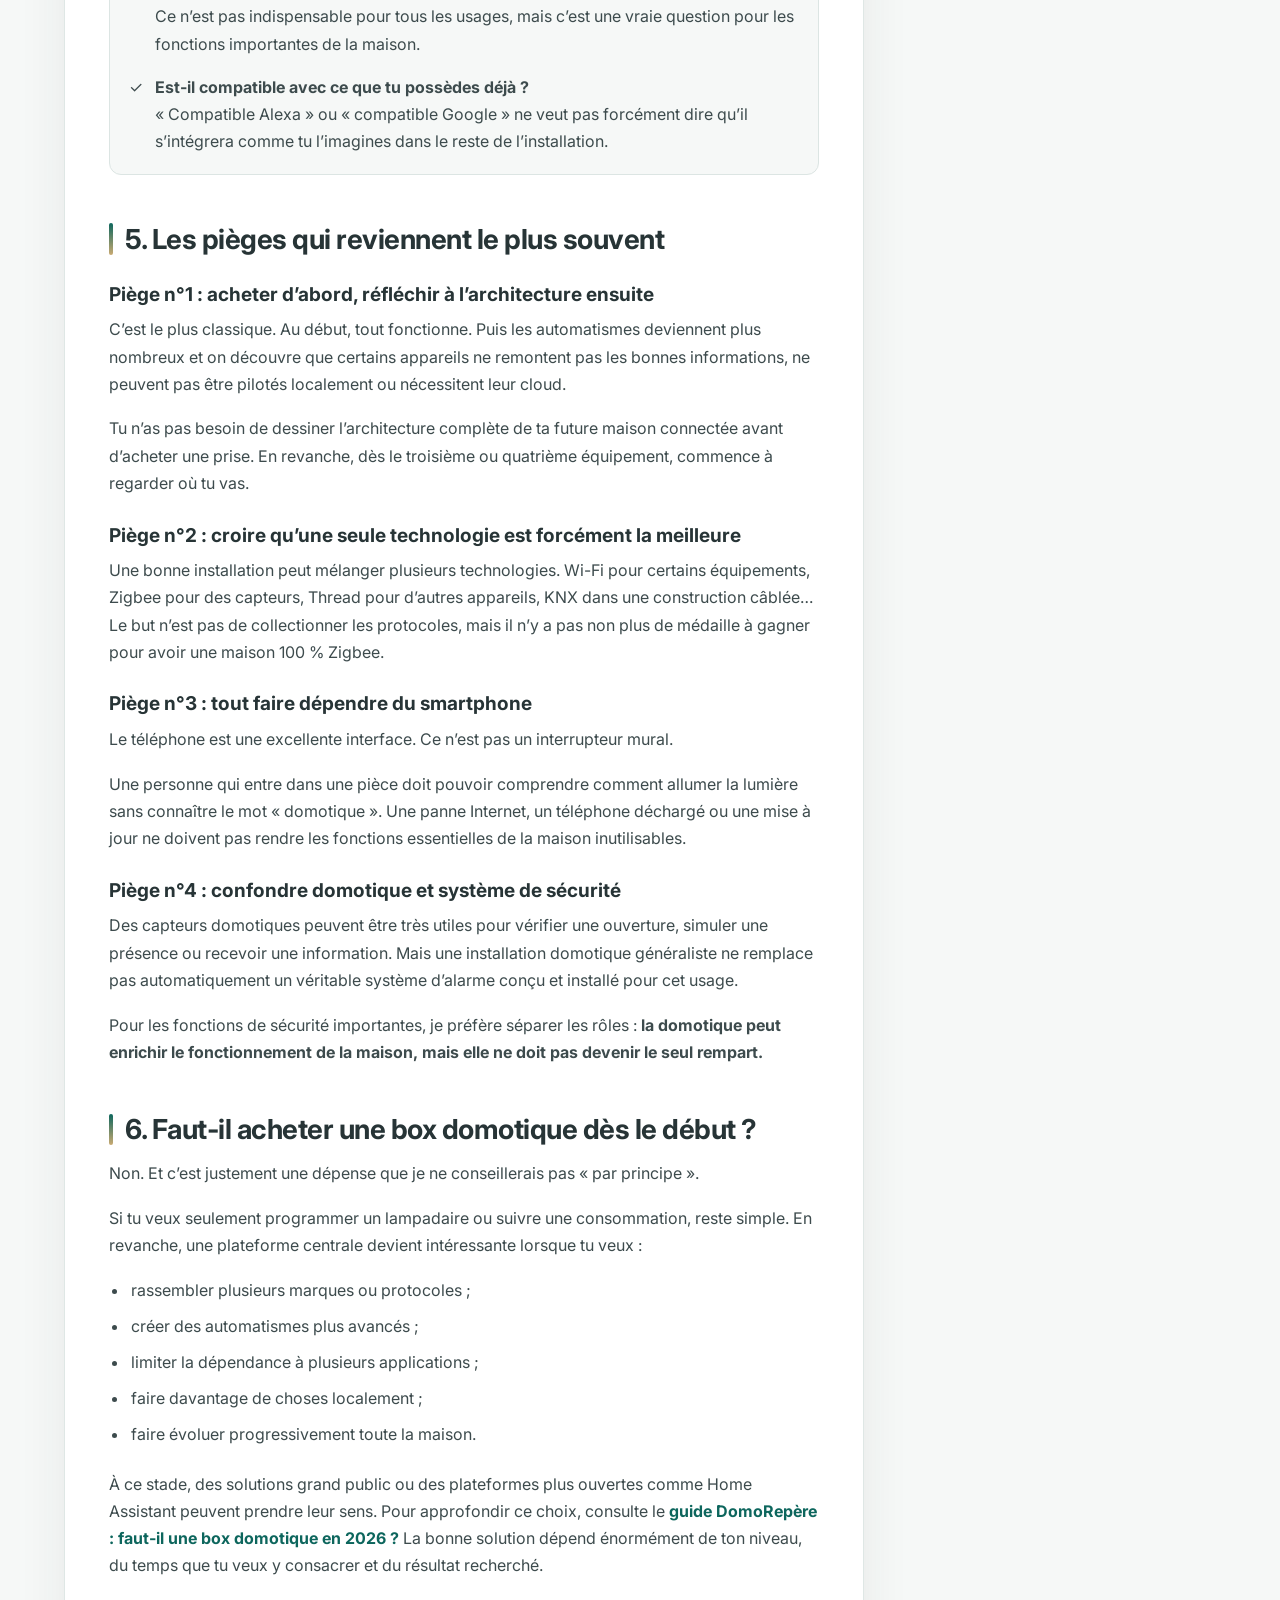
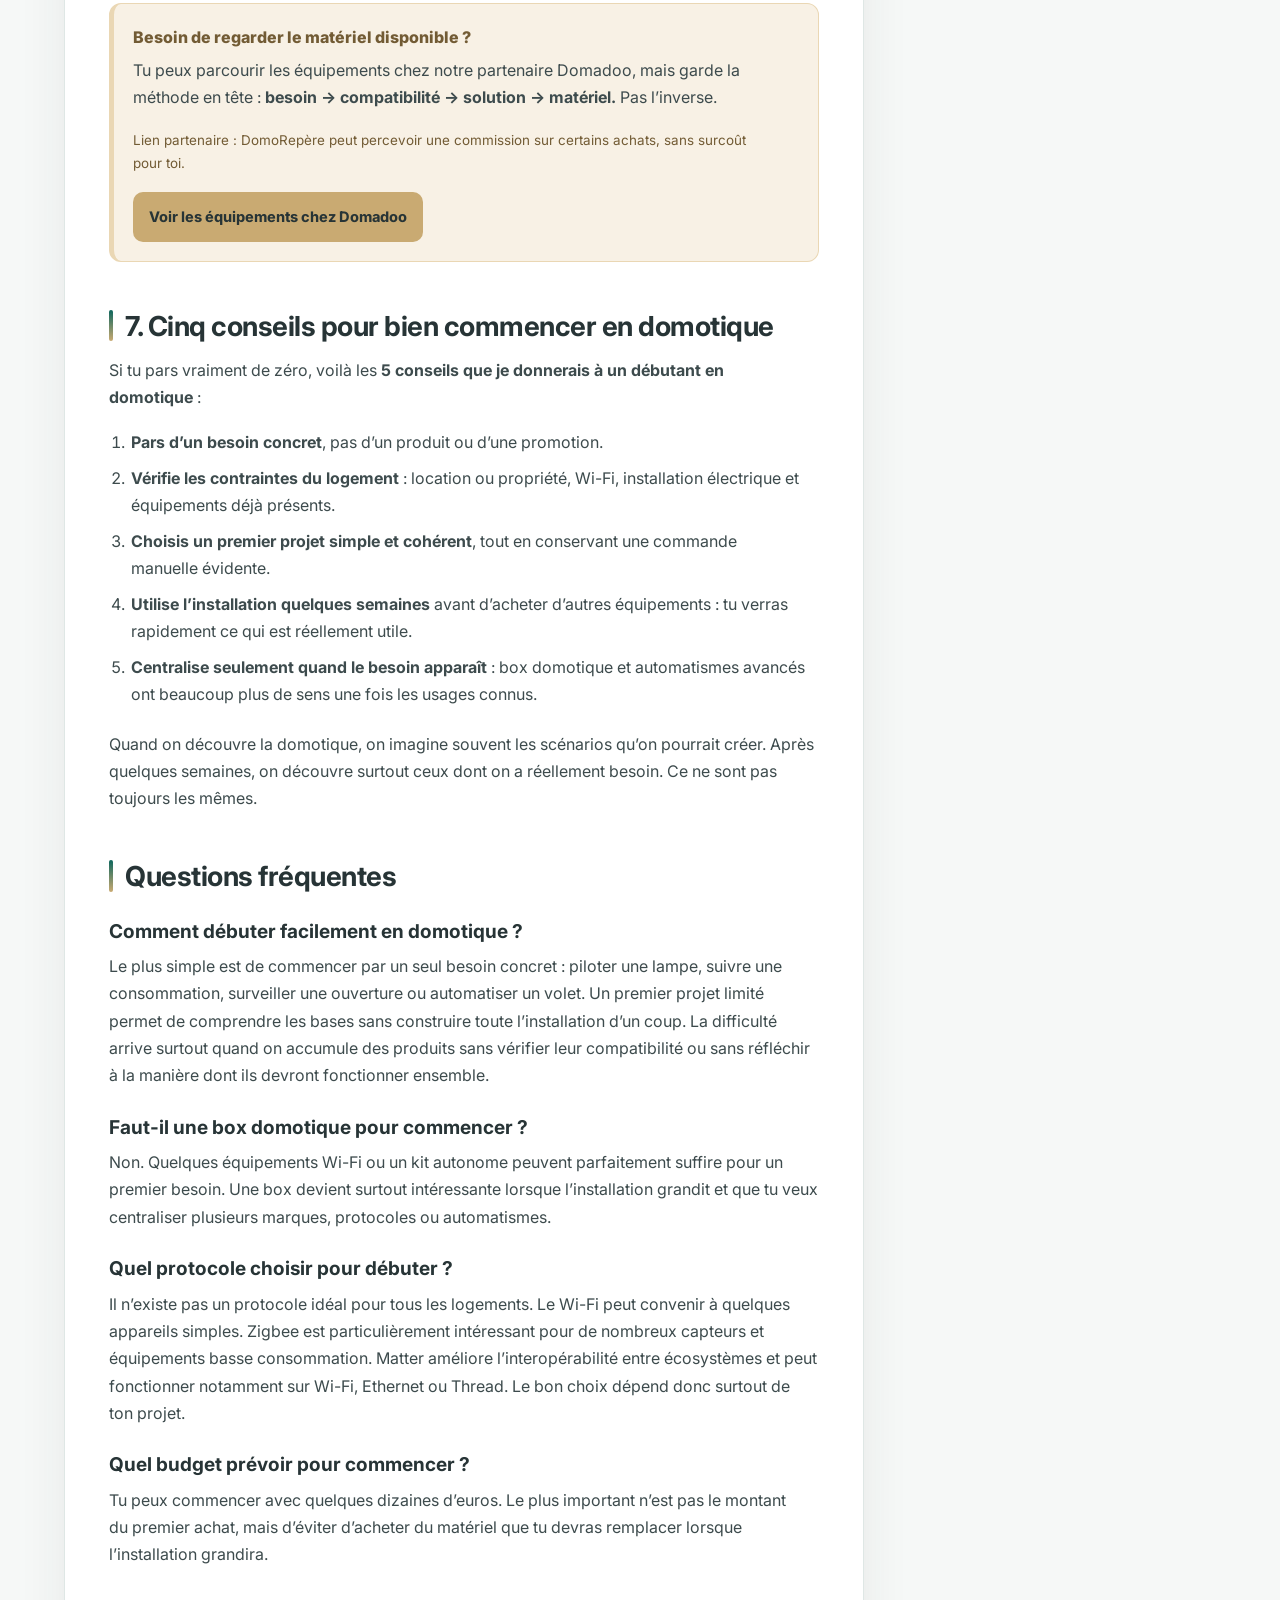
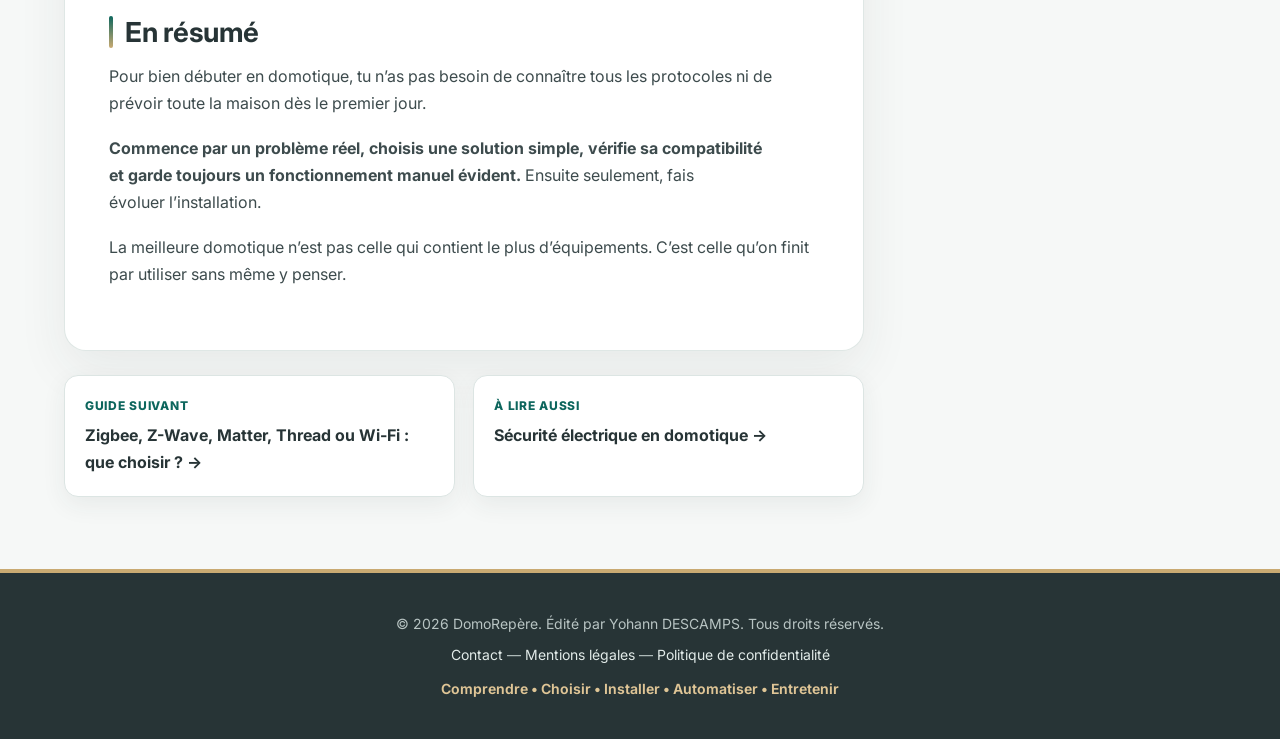
==== commit b88ffe17: "Active le thème et l’accessibilité — article-1.html" ====
--- a/article-1.html
+++ b/article-1.html
@@ -31,6 +31,7 @@
 <link rel="preconnect" href="https://fonts.gstatic.com" crossorigin>
 <link href="https://fonts.googleapis.com/css2?family=Inter:wght@400;500;600;700;800&display=swap" rel="stylesheet">
 
+<script src="assets/js/site-preferences.js"></script>
 <link rel="stylesheet" href="assets/css/theme.css">
 
 <style>
@@ -50,7 +51,7 @@
 nav a{color:var(--color-text-strong);font-weight:650;font-size:.92rem}
 nav a:hover,nav a.active{color:var(--brand-primary)}
 
-.article-hero{background:linear-gradient(132deg,var(--color-text-strong) 0%,#1f3434 48%,var(--brand-primary) 120%);color:var(--color-text-inverse);padding:4.6rem 1.5rem 3.6rem;position:relative;overflow:hidden}
+.article-hero{background:linear-gradient(132deg,var(--color-hero-start) 0%,var(--color-hero-mid) 48%,var(--color-hero-end) 120%);color:var(--color-text-inverse);padding:4.6rem 1.5rem 3.6rem;position:relative;overflow:hidden}
 .article-hero:after{content:"";position:absolute;width:360px;height:360px;border-radius:50%;border:1px solid rgba(201,170,114,.28);right:-160px;top:-210px}
 .article-hero-inner{max-width:920px;margin:0 auto;position:relative;z-index:1}
 .breadcrumb{font-size:.86rem;color:#c6d2d1;margin-bottom:1.1rem}
@@ -80,7 +81,7 @@
 
 .field-note{background:#fbfcfc;border:1px dashed var(--color-border-strong);border-radius:12px;padding:1.05rem 1.15rem;margin:1.5rem 0}
 .field-note strong{color:var(--brand-primary)}
-.question-box{background:var(--color-text-strong);color:#edf3f2;border-radius:14px;padding:1.35rem;margin:1.7rem 0}
+.question-box{background:var(--color-surface-inverse);color:#edf3f2;border-radius:14px;padding:1.35rem;margin:1.7rem 0}
 .question-box strong{color:#efd59f}
 .question-box p:last-child{margin-bottom:0}
 
@@ -100,8 +101,8 @@
 .btn{display:inline-flex;align-items:center;justify-content:center;padding:.78rem 1rem;border-radius:10px;font-size:.91rem;font-weight:750}
 .btn-primary{background:var(--brand-primary);color:var(--color-text-inverse)}
 .btn-primary:hover{background:var(--brand-primary-hover);color:var(--color-text-inverse)}
-.btn-affiliate{background:var(--brand-accent);color:var(--color-text-strong)}
-.btn-affiliate:hover{background:#b9975c;color:var(--color-text-strong)}
+.btn-affiliate{background:var(--brand-accent);color:var(--color-on-accent)}
+.btn-affiliate:hover{background:#b9975c;color:var(--color-on-accent)}
 
 .next-links{display:grid;grid-template-columns:repeat(2,minmax(0,1fr));gap:1rem;margin-top:1.3rem}
 .next-card{background:var(--color-surface);border:1px solid var(--color-border);border-radius:14px;padding:1.1rem;box-shadow:var(--shadow-card)}
@@ -116,7 +117,7 @@
 .side-card a{font-size:.88rem;line-height:1.35}
 .side-card p{font-size:.88rem;color:var(--color-text-muted)}
 
-footer{background:var(--color-text-strong);color:var(--color-text-inverse-muted);padding:2.4rem 1.5rem;text-align:center;font-size:.875rem;border-top:4px solid var(--brand-accent)}
+footer{background:var(--color-footer-bg);color:var(--color-text-inverse-muted);padding:2.4rem 1.5rem;text-align:center;font-size:.875rem;border-top:4px solid var(--brand-accent)}
 footer a{color:#e2ebe9}
 .footer-tagline{color:#dfc596;font-weight:650;margin-top:.65rem}
 
--- a/assets/css/theme.css
+++ b/assets/css/theme.css
@@ -1,7 +1,6 @@
 /*
- * Socle du thème DomoRepère.
- * Ce fichier centralise uniquement les valeurs du thème clair actuel.
- * Il reste sans effet tant qu'il n'est pas chargé par les pages du site.
+ * Thème et préférences d’affichage DomoRepère.
+ * Les variables sémantiques pilotent le mode Jour/Nuit et les options d’accessibilité.
  */
 
 :root {
@@ -32,6 +31,30 @@
   --color-danger-soft: #fff4f1;
   --color-warning: #b56e22;
   --color-warning-soft: #fff6e9;
+
+  /* Couleurs de composants */
+  --color-on-accent: #273436;
+  --color-highlight-border: #cfe7e1;
+  --color-affiliate-border: #ead7b4;
+  --color-accent-text: #725b34;
+  --color-danger-border: #f2d7d0;
+  --color-danger-heading: #7f302b;
+  --color-note-surface: #fbfcfc;
+  --color-note-border: #cfe3df;
+  --color-note-text: #476461;
+  --color-warning-panel-bg: #fffbeb;
+  --color-warning-panel-border: #fde68a;
+  --color-warning-panel-text: #92400e;
+  --color-danger-panel-bg: #fef2f2;
+  --color-danger-panel-border: #fecaca;
+  --color-danger-panel-text: #991b1b;
+  --color-warm-surface: #fffdf9;
+  --color-warm-border: #eadfc9;
+  --color-warm-text: #586769;
+  --color-warm-accent: #8b7145;
+  --color-lab-surface-end: #eef6f3;
+  --color-footer-link: #e2ebe9;
+  --color-footer-tagline: #dfc596;
 
   /* Liens et focus */
   --color-link: #0d665d;
@@ -76,3 +99,617 @@
   --motion-normal: 0.2s;
   --motion-easing: ease;
 }
+
+
+/* ─────────────────────────────────────────────────────────────
+   Thèmes
+   ───────────────────────────────────────────────────────────── */
+
+html {
+  font-size: var(--font-size-root);
+  color-scheme: light;
+}
+
+:root[data-theme="dark"] {
+  color-scheme: dark;
+
+  --brand-primary: #1f7f74;
+  --brand-primary-hover: #17685f;
+  --brand-accent: #d9bd83;
+  --brand-accent-hover: #e4ca94;
+
+  --color-page: #0f1516;
+  --color-surface: #182022;
+  --color-surface-soft: #1b302e;
+  --color-surface-accent: #2b261e;
+  --color-surface-inverse: #0c2625;
+
+  --color-text: #dce7e5;
+  --color-text-strong: #f4f7f6;
+  --color-text-muted: #acb9b7;
+  --color-text-inverse: #ffffff;
+  --color-text-inverse-muted: #c7d2d0;
+
+  --color-border: #314042;
+  --color-border-strong: #506463;
+  --color-danger: #f19a90;
+  --color-danger-soft: #321d1d;
+  --color-warning: #e2b36f;
+  --color-warning-soft: #332819;
+
+  --color-on-accent: #273436;
+  --color-highlight-border: #3d5d59;
+  --color-affiliate-border: #6e5934;
+  --color-accent-text: #e8cf9a;
+  --color-danger-border: #71423d;
+  --color-danger-heading: #ffaaa1;
+  --color-note-surface: #182526;
+  --color-note-border: #3b5b57;
+  --color-note-text: #c4d4d2;
+  --color-warning-panel-bg: #312817;
+  --color-warning-panel-border: #806633;
+  --color-warning-panel-text: #ffd99a;
+  --color-danger-panel-bg: #351b1e;
+  --color-danger-panel-border: #7f4249;
+  --color-danger-panel-text: #ffb6bc;
+  --color-warm-surface: #2b241b;
+  --color-warm-border: #5b4b36;
+  --color-warm-text: #d8cdbb;
+  --color-warm-accent: #e3c991;
+  --color-lab-surface-end: #18302d;
+  --color-footer-link: #d7e3e1;
+  --color-footer-tagline: #e5cc98;
+
+  --color-link: #7fd3c8;
+  --color-link-hover: #a7e5dd;
+  --color-focus: #f2cf7a;
+
+  --color-header-bg: rgba(15, 21, 22, 0.96);
+  --color-footer-bg: #090f10;
+  --color-hero-start: #182426;
+  --color-hero-mid: #123f3c;
+  --color-hero-end: #0d665d;
+  --color-field-bg: #151e20;
+
+  --shadow-card: 0 8px 24px rgba(0, 0, 0, 0.24);
+  --shadow-elevated: 0 18px 45px rgba(0, 0, 0, 0.34);
+}
+
+/* Repli sans JavaScript : suit le thème système. */
+@media (prefers-color-scheme: dark) {
+  :root:not([data-theme]) {
+    color-scheme: dark;
+
+    --brand-primary: #1f7f74;
+    --brand-primary-hover: #17685f;
+    --brand-accent: #d9bd83;
+    --brand-accent-hover: #e4ca94;
+
+    --color-page: #0f1516;
+    --color-surface: #182022;
+    --color-surface-soft: #1b302e;
+    --color-surface-accent: #2b261e;
+    --color-surface-inverse: #0c2625;
+
+    --color-text: #dce7e5;
+    --color-text-strong: #f4f7f6;
+    --color-text-muted: #acb9b7;
+    --color-text-inverse: #ffffff;
+    --color-text-inverse-muted: #c7d2d0;
+
+    --color-border: #314042;
+    --color-border-strong: #506463;
+    --color-danger: #f19a90;
+    --color-danger-soft: #321d1d;
+    --color-warning: #e2b36f;
+    --color-warning-soft: #332819;
+
+    --color-link: #7fd3c8;
+    --color-link-hover: #a7e5dd;
+    --color-focus: #f2cf7a;
+
+    --color-header-bg: rgba(15, 21, 22, 0.96);
+    --color-footer-bg: #090f10;
+    --color-hero-start: #182426;
+    --color-hero-mid: #123f3c;
+    --color-hero-end: #0d665d;
+    --color-field-bg: #151e20;
+
+    --shadow-card: 0 8px 24px rgba(0, 0, 0, 0.24);
+    --shadow-elevated: 0 18px 45px rgba(0, 0, 0, 0.34);
+  }
+}
+
+/* Les couleurs codées historiquement dans certains gabarits passent par
+   les variables sémantiques dès que le système de préférences est actif. */
+html[data-theme] body {
+  background-color: var(--color-page);
+  color: var(--color-text);
+}
+
+html[data-theme="dark"] a {
+  color: var(--color-link);
+}
+
+html[data-theme="dark"] a:hover {
+  color: var(--color-link-hover);
+}
+
+html[data-theme="dark"] nav a {
+  color: var(--color-text-strong);
+}
+
+html[data-theme="dark"] nav a:hover,
+html[data-theme="dark"] nav a.active,
+html[data-theme="dark"] .section-kicker,
+html[data-theme="dark"] .section-head .kicker,
+html[data-theme="dark"] .side-kicker,
+html[data-theme="dark"] .latest-article-kicker,
+html[data-theme="dark"] .article-content small,
+html[data-theme="dark"] .next-card span,
+html[data-theme="dark"] .field-note strong,
+html[data-theme="dark"] .result-status,
+html[data-theme="dark"] .project-tag {
+  color: var(--color-link);
+}
+
+html[data-theme="dark"] .toc-nav a:hover,
+html[data-theme="dark"] .toc-nav a[aria-current="true"] {
+  color: var(--color-link-hover);
+}
+
+html[data-theme="dark"] .toc-nav a::before {
+  color: var(--color-link);
+}
+
+html[data-theme] .highlight-box,
+html[data-theme] .highlight,
+html[data-theme] .callout {
+  border-color: var(--color-highlight-border) !important;
+}
+
+html[data-theme="dark"] .highlight-box {
+  background: linear-gradient(120deg, var(--color-surface-soft), var(--color-surface)) !important;
+}
+
+html[data-theme] .affiliate-box,
+html[data-theme] .safety {
+  border-color: var(--color-affiliate-border) !important;
+}
+
+html[data-theme] .affiliate-box-title,
+html[data-theme] .safety strong,
+html[data-theme] .safety p,
+html[data-theme] .project-tag.priority,
+html[data-theme] .tech-more {
+  color: var(--color-accent-text) !important;
+}
+
+html[data-theme] .alert-danger {
+  border-color: var(--color-danger-border);
+}
+
+html[data-theme] .alert-danger h4 {
+  color: var(--color-danger-heading);
+}
+
+html[data-theme] .field-note {
+  background: var(--color-note-surface) !important;
+  border-color: var(--color-border-strong) !important;
+  color: var(--color-text) !important;
+}
+
+html[data-theme] .quiz-notice {
+  border-color: var(--color-note-border);
+  color: var(--color-note-text);
+}
+
+html[data-theme] .quiz-notice.warning {
+  background: var(--color-warning-panel-bg);
+  border-color: var(--color-warning-panel-border);
+  color: var(--color-warning-panel-text);
+}
+
+html[data-theme] .quiz-notice.safety {
+  background: var(--color-danger-panel-bg);
+  border-color: var(--color-danger-panel-border);
+  color: var(--color-danger-panel-text);
+}
+
+html[data-theme] .about-card {
+  background: var(--color-warm-surface);
+  border-color: var(--color-warm-border);
+}
+
+html[data-theme] .about-card p {
+  color: var(--color-warm-text);
+}
+
+html[data-theme] .pen-mark {
+  color: var(--color-warm-accent);
+}
+
+html[data-theme="dark"] .lab-card {
+  background: linear-gradient(135deg, var(--color-surface) 0%, var(--color-lab-surface-end) 100%);
+}
+
+html[data-theme] .score-number {
+  background: var(--color-surface);
+}
+
+html[data-theme] .btn-affiliate,
+html[data-theme] .btn-affiliate:hover {
+  color: var(--color-on-accent);
+}
+
+html[data-theme="dark"] .btn-secondary {
+  background: var(--color-surface-soft);
+  color: var(--color-text-strong);
+}
+
+html[data-theme] footer a {
+  color: var(--color-footer-link);
+}
+
+html[data-theme] .footer-tagline {
+  color: var(--color-footer-tagline);
+}
+
+html[data-theme="dark"] .hero-mark,
+html[data-theme="dark"] .lab-visual img {
+  background: rgba(255, 255, 255, 0.96);
+}
+
+/* ─────────────────────────────────────────────────────────────
+   Préférences d’accessibilité
+   ───────────────────────────────────────────────────────────── */
+
+:root[data-text-size="large"] {
+  --font-size-root: 112.5%;
+}
+
+:root[data-spacing="comfortable"] {
+  --line-height-body: 1.85;
+  --paragraph-gap: 1.3rem;
+  --list-item-gap: 0.75rem;
+  --section-space: 4.5rem;
+  --card-padding: 1.5rem;
+}
+
+html[data-spacing="comfortable"] body {
+  line-height: var(--line-height-body) !important;
+}
+
+html[data-spacing="comfortable"] main p {
+  line-height: 1.85;
+  margin-bottom: var(--paragraph-gap);
+}
+
+html[data-spacing="comfortable"] main li {
+  line-height: 1.75;
+  margin-bottom: var(--list-item-gap);
+}
+
+:root[data-theme="light"][data-contrast="high"] {
+  --color-page: #ffffff;
+  --color-surface: #ffffff;
+  --color-surface-soft: #eef5f3;
+  --color-text: #172122;
+  --color-text-strong: #080d0e;
+  --color-text-muted: #344244;
+  --color-border: #849996;
+  --color-border-strong: #617773;
+  --color-link: #064f48;
+  --color-link-hover: #033b36;
+  --color-focus: #7a5900;
+}
+
+:root[data-theme="dark"][data-contrast="high"] {
+  --color-page: #000000;
+  --color-surface: #0a0d0e;
+  --color-surface-soft: #101b1a;
+  --color-surface-accent: #1d1912;
+  --color-text: #f7f7f7;
+  --color-text-strong: #ffffff;
+  --color-text-muted: #e0e7e6;
+  --color-border: #9fb3b0;
+  --color-border-strong: #c1d0ce;
+  --color-link: #b6fff6;
+  --color-link-hover: #ffffff;
+  --color-focus: #ffd76d;
+}
+
+html[data-contrast="high"] :focus-visible {
+  outline-width: 3px !important;
+  outline-color: var(--color-focus) !important;
+}
+
+html[data-links="visible"] main a:not(.btn):not(.option-btn):not(.article-card):not(.universe-card):not(.latest-article-card) {
+  text-decoration: underline !important;
+  text-decoration-thickness: 2px !important;
+  text-underline-offset: 0.18em;
+}
+
+html[data-motion="reduced"] {
+  scroll-behavior: auto !important;
+}
+
+html[data-motion="reduced"] *,
+html[data-motion="reduced"] *::before,
+html[data-motion="reduced"] *::after {
+  animation-duration: 0.01ms !important;
+  animation-iteration-count: 1 !important;
+  scroll-behavior: auto !important;
+  transition-duration: 0.01ms !important;
+}
+
+@media (prefers-reduced-motion: reduce) {
+  html {
+    scroll-behavior: auto !important;
+  }
+
+  *,
+  *::before,
+  *::after {
+    animation-duration: 0.01ms !important;
+    animation-iteration-count: 1 !important;
+    scroll-behavior: auto !important;
+    transition-duration: 0.01ms !important;
+  }
+}
+
+/* ─────────────────────────────────────────────────────────────
+   Commandes Jour/Nuit et panneau Accessibilité
+   ───────────────────────────────────────────────────────────── */
+
+.preferences-sr-only {
+  position: absolute !important;
+  width: 1px !important;
+  height: 1px !important;
+  padding: 0 !important;
+  margin: -1px !important;
+  overflow: hidden !important;
+  clip: rect(0, 0, 0, 0) !important;
+  white-space: nowrap !important;
+  border: 0 !important;
+}
+
+.site-preferences {
+  position: fixed;
+  left: max(1rem, env(safe-area-inset-left));
+  bottom: max(1rem, env(safe-area-inset-bottom));
+  z-index: 950;
+  font-family: var(--font-body);
+}
+
+.site-preferences-toolbar {
+  display: flex;
+  gap: 0.55rem;
+  align-items: center;
+}
+
+.site-preferences-toolbar button,
+.site-preferences-close,
+.site-preferences-reset {
+  min-width: var(--control-min-height);
+  min-height: var(--control-min-height);
+  border: 1px solid var(--color-border-strong);
+  background: var(--color-surface);
+  color: var(--color-text-strong);
+  box-shadow: var(--shadow-card);
+  font: inherit;
+  cursor: pointer;
+}
+
+.site-preferences-quick-theme,
+.site-preferences-open {
+  display: grid;
+  width: 46px;
+  height: 46px;
+  place-items: center;
+  padding: 0;
+  border-radius: 50%;
+  font-size: 1rem;
+  font-weight: 800;
+}
+
+.site-preferences-quick-theme:hover,
+.site-preferences-open:hover,
+.site-preferences-close:hover,
+.site-preferences-reset:hover {
+  border-color: var(--brand-primary);
+  color: var(--color-link);
+}
+
+.site-preferences-toolbar button:focus-visible,
+.site-preferences-panel button:focus-visible,
+.site-preferences-panel input:focus-visible {
+  outline: 3px solid var(--color-focus);
+  outline-offset: 3px;
+}
+
+.site-preferences-panel {
+  position: absolute;
+  left: 0;
+  bottom: calc(100% + 0.75rem);
+  width: min(370px, calc(100vw - 2rem));
+  max-height: min(76vh, 660px);
+  overflow: auto;
+  padding: 1.15rem;
+  border: 1px solid var(--color-border);
+  border-radius: var(--radius-md);
+  background: var(--color-surface);
+  color: var(--color-text);
+  box-shadow: var(--shadow-elevated);
+}
+
+.site-preferences-panel[hidden] {
+  display: none;
+}
+
+.site-preferences-panel__header {
+  display: flex;
+  gap: 1rem;
+  align-items: flex-start;
+  justify-content: space-between;
+  padding-bottom: 0.9rem;
+  border-bottom: 1px solid var(--color-border);
+}
+
+.site-preferences-panel__eyebrow {
+  margin: 0 0 0.2rem;
+  color: var(--color-link);
+  font-size: 0.72rem;
+  font-weight: 800;
+  letter-spacing: 0.09em;
+  text-transform: uppercase;
+}
+
+.site-preferences-panel h2 {
+  margin: 0;
+  color: var(--color-text-strong);
+  font-size: 1.12rem;
+  line-height: 1.25;
+}
+
+.site-preferences-close {
+  width: 42px;
+  height: 42px;
+  flex: 0 0 auto;
+  padding: 0;
+  border-radius: 50%;
+  box-shadow: none;
+  font-size: 1.45rem;
+  line-height: 1;
+}
+
+.site-preferences-fieldset {
+  margin: 1rem 0 0;
+  padding: 0;
+  border: 0;
+}
+
+.site-preferences-fieldset legend {
+  margin-bottom: 0.65rem;
+  color: var(--color-text-strong);
+  font-weight: 800;
+}
+
+.site-preferences-segmented {
+  display: grid;
+  grid-template-columns: repeat(3, 1fr);
+  gap: 0.45rem;
+}
+
+.site-preferences-segmented label {
+  display: flex;
+  gap: 0.4rem;
+  min-height: 42px;
+  align-items: center;
+  justify-content: center;
+  padding: 0.55rem 0.6rem;
+  border: 1px solid var(--color-border);
+  border-radius: var(--radius-sm);
+  background: var(--color-page);
+  color: var(--color-text-strong);
+  font-size: 0.86rem;
+  font-weight: 700;
+  cursor: pointer;
+}
+
+.site-preferences-segmented label:has(input:checked) {
+  border-color: var(--brand-primary);
+  background: var(--color-surface-soft);
+}
+
+.site-preferences-segmented input {
+  accent-color: var(--brand-primary);
+}
+
+.site-preferences-help {
+  margin: 0.55rem 0 0;
+  color: var(--color-text-muted);
+  font-size: 0.78rem;
+  line-height: 1.45;
+}
+
+.site-preferences-switch {
+  display: grid;
+  grid-template-columns: auto 1fr;
+  gap: 0.7rem;
+  align-items: start;
+  padding: 0.72rem 0;
+  border-top: 1px solid var(--color-border);
+  cursor: pointer;
+}
+
+.site-preferences-switch:first-of-type {
+  border-top: 0;
+}
+
+.site-preferences-switch input {
+  width: 1.1rem;
+  height: 1.1rem;
+  margin-top: 0.13rem;
+  accent-color: var(--brand-primary);
+}
+
+.site-preferences-switch strong,
+.site-preferences-switch small {
+  display: block;
+}
+
+.site-preferences-switch strong {
+  color: var(--color-text-strong);
+  font-size: 0.88rem;
+}
+
+.site-preferences-switch small {
+  margin-top: 0.12rem;
+  color: var(--color-text-muted);
+  font-size: 0.75rem;
+  line-height: 1.4;
+}
+
+.site-preferences-panel__footer {
+  display: flex;
+  gap: 0.75rem;
+  align-items: center;
+  justify-content: space-between;
+  margin-top: 0.8rem;
+  padding-top: 0.9rem;
+  border-top: 1px solid var(--color-border);
+}
+
+.site-preferences-reset {
+  min-height: 40px;
+  padding: 0.55rem 0.75rem;
+  border-radius: var(--radius-sm);
+  box-shadow: none;
+  font-size: 0.78rem;
+  font-weight: 750;
+}
+
+.site-preferences-status {
+  color: var(--color-text-muted);
+  font-size: 0.72rem;
+  text-align: right;
+}
+
+@media (max-width: 620px) {
+  .site-preferences {
+    left: max(0.75rem, env(safe-area-inset-left));
+    bottom: max(0.75rem, env(safe-area-inset-bottom));
+  }
+
+  .site-preferences-panel {
+    width: min(360px, calc(100vw - 1.5rem));
+    max-height: 72vh;
+  }
+
+  .site-preferences-quick-theme,
+  .site-preferences-open {
+    width: 44px;
+    height: 44px;
+  }
+}
--- a/assets/css/article-layout-v2.css
+++ b/assets/css/article-layout-v2.css
@@ -3,7 +3,7 @@
 body {
   background:
     radial-gradient(circle at 8% 22%, rgba(13, 102, 93, .055), transparent 24rem),
-    var(--bg-light);
+    var(--color-page);
 }
 
 .site-header {
@@ -24,7 +24,7 @@
   display: block;
   width: 0;
   height: 100%;
-  background: linear-gradient(90deg, var(--accent), #e4c98e 42%, var(--primary));
+  background: linear-gradient(90deg, var(--brand-accent), #e4c98e 42%, var(--brand-primary));
   transition: width .08s linear;
 }
 
@@ -32,7 +32,7 @@
   padding: 4rem 1.5rem 3.35rem;
   background:
     radial-gradient(circle at 82% 22%, rgba(201, 170, 114, .18), transparent 17rem),
-    linear-gradient(128deg, #263537 0%, #1d4140 58%, #0d665d 118%);
+    linear-gradient(128deg, var(--color-hero-start) 0%, var(--color-hero-mid) 58%, var(--color-hero-end) 118%);
 }
 
 .article-hero::before {
@@ -82,7 +82,7 @@
   width: 7px;
   height: 7px;
   border-radius: 50%;
-  background: var(--accent);
+  background: var(--brand-accent);
   content: "";
   box-shadow: 0 0 0 4px rgba(201,170,114,.13);
 }
@@ -156,7 +156,7 @@
   left: 0;
   width: 4px;
   border-radius: 99px;
-  background: linear-gradient(var(--primary), var(--accent));
+  background: linear-gradient(var(--brand-primary), var(--brand-accent));
   content: "";
 }
 
@@ -181,7 +181,7 @@
 
 .highlight-box {
   padding: 1.35rem 1.4rem;
-  background: linear-gradient(120deg, var(--primary-soft), #f7fbfa);
+  background: linear-gradient(120deg, var(--color-surface-soft), #f7fbfa);
 }
 
 .highlight-box::after {
@@ -217,7 +217,7 @@
 .side-kicker {
   display: block;
   margin-bottom: .18rem;
-  color: var(--primary);
+  color: var(--brand-primary);
   font-size: .69rem;
   font-weight: 800;
   letter-spacing: .095em;
@@ -227,7 +227,7 @@
 .toc-card {
   padding: 0;
   overflow: hidden;
-  border-top: 4px solid var(--primary);
+  border-top: 4px solid var(--brand-primary);
 }
 
 .toc-toggle {
@@ -239,7 +239,7 @@
   padding: 1.1rem 1.2rem .8rem;
   border: 0;
   background: transparent;
-  color: var(--secondary);
+  color: var(--color-text-strong);
   font: inherit;
   text-align: left;
 }
@@ -254,8 +254,8 @@
   width: 10px;
   height: 10px;
   flex: 0 0 auto;
-  border-right: 2px solid var(--primary);
-  border-bottom: 2px solid var(--primary);
+  border-right: 2px solid var(--brand-primary);
+  border-bottom: 2px solid var(--brand-primary);
   transform: rotate(45deg);
   transition: transform .2s ease;
 }
@@ -291,7 +291,7 @@
   align-items: start;
   padding: .48rem .55rem;
   border-radius: 9px;
-  color: var(--text-muted);
+  color: var(--color-text-muted);
   font-size: .8rem;
   font-weight: 600;
   line-height: 1.32;
@@ -303,8 +303,8 @@
   height: 1.35rem;
   place-items: center;
   border-radius: 50%;
-  background: var(--bg-light);
-  color: var(--primary);
+  background: var(--color-page);
+  color: var(--brand-primary);
   content: counter(toc);
   font-size: .68rem;
   font-weight: 800;
@@ -312,21 +312,21 @@
 
 .toc-nav a:hover,
 .toc-nav a[aria-current="true"] {
-  background: var(--primary-soft);
-  color: var(--primary-hover);
+  background: var(--color-surface-soft);
+  color: var(--brand-primary-hover);
 }
 
 .toc-nav a[aria-current="true"]::before {
-  background: var(--primary);
-  color: #fff;
+  background: var(--brand-primary);
+  color: var(--color-text-inverse);
 }
 
 .takeaway-card {
   background:
     radial-gradient(circle at 110% -20%, rgba(201,170,114,.22), transparent 9rem),
-    var(--secondary);
-  color: #fff;
-  border-color: var(--secondary);
+    var(--color-surface-inverse);
+  color: var(--color-text-inverse);
+  border-color: var(--color-surface-inverse);
 }
 
 .takeaway-card .side-kicker {
@@ -334,7 +334,7 @@
 }
 
 .takeaway-card h2 {
-  color: #fff;
+  color: var(--color-text-inverse);
   font-size: 1.06rem;
 }
 
--- a/assets/css/mobile-fixes.css
+++ b/assets/css/mobile-fixes.css
@@ -335,7 +335,7 @@
     padding: 0.38rem 0.58rem;
     border-radius: 999px;
     background: rgba(39, 52, 54, 0.9);
-    color: #fff;
+    color: var(--color-text-inverse);
     content: "Agrandir";
     font-size: 0.72rem;
     font-weight: 750;
@@ -352,7 +352,7 @@
     padding-bottom: 0.35rem;
     border: 1px solid #dce6e4;
     border-radius: 12px;
-    background: #fff;
+    background: var(--color-surface);
     box-shadow: inset -14px 0 14px -16px rgba(39, 52, 54, 0.55);
     overscroll-behavior-inline: contain;
     -webkit-overflow-scrolling: touch;
@@ -414,7 +414,7 @@
   height: 100dvh;
   overflow: hidden;
   background: rgba(20, 29, 30, 0.97);
-  color: #fff;
+  color: var(--color-text-inverse);
 }
 
 .mobile-image-viewer[hidden] {
@@ -452,8 +452,8 @@
   flex: 0 0 auto;
   border: 2px solid rgba(255, 255, 255, 0.72);
   border-radius: 50%;
-  background: #273436;
-  color: #fff;
+  background: var(--color-surface-inverse);
+  color: var(--color-text-inverse);
   font: inherit;
   font-size: 1.35rem;
   line-height: 1;
@@ -479,7 +479,7 @@
   height: auto;
   margin: 0 auto;
   border-radius: 10px;
-  background: #fff;
+  background: var(--color-surface);
 }
 
 body.mobile-image-viewer-open {
@@ -501,8 +501,8 @@
   padding: 0;
   border: 1px solid rgba(255, 255, 255, 0.35);
   border-radius: 50%;
-  background: var(--primary, #0d665d);
-  color: #fff;
+  background: var(--brand-primary);
+  color: var(--color-text-inverse);
   box-shadow: 0 8px 24px rgba(39, 52, 54, 0.22);
   font: inherit;
   font-size: 1.35rem;
@@ -533,7 +533,7 @@
 }
 
 .back-to-top:focus-visible {
-  outline: 3px solid var(--accent, #c9aa72);
+  outline: 3px solid var(--color-focus);
   outline-offset: 3px;
   opacity: 1;
 }
--- a/assets/css/skip-link.css
+++ b/assets/css/skip-link.css
@@ -12,19 +12,19 @@
   opacity: 0;
   pointer-events: none;
   padding: 0.75rem 1rem;
-  background: var(--brand-primary, var(--primary, #0d665d));
-  color: var(--color-text-inverse, #fff);
-  border: 1px solid var(--brand-accent, var(--accent, #c9aa72));
-  border-radius: var(--radius-sm, 10px);
-  box-shadow: var(--shadow-elevated, 0 18px 45px rgba(39, 52, 54, 0.11));
-  font-family: var(--font-body, "Inter", system-ui, -apple-system, BlinkMacSystemFont, "Segoe UI", sans-serif);
+  background: var(--brand-primary);
+  color: var(--color-text-inverse);
+  border: 1px solid var(--brand-accent);
+  border-radius: var(--radius-sm);
+  box-shadow: var(--shadow-elevated);
+  font-family: var(--font-body);
   font-size: 0.95rem;
   font-weight: 700;
   line-height: 1.2;
   text-decoration: none;
   transition:
-    transform var(--motion-fast, 0.16s) var(--motion-easing, ease),
-    opacity var(--motion-fast, 0.16s) var(--motion-easing, ease);
+    transform var(--motion-fast) var(--motion-easing),
+    opacity var(--motion-fast) var(--motion-easing);
 }
 
 .skip-link:focus,
@@ -32,8 +32,8 @@
   transform: translateY(0);
   opacity: 1;
   pointer-events: auto;
-  color: var(--color-text-inverse, #fff);
-  outline: 3px solid var(--color-focus, var(--accent, #c9aa72));
+  color: var(--color-text-inverse);
+  outline: 3px solid var(--color-focus);
   outline-offset: 3px;
 }
 
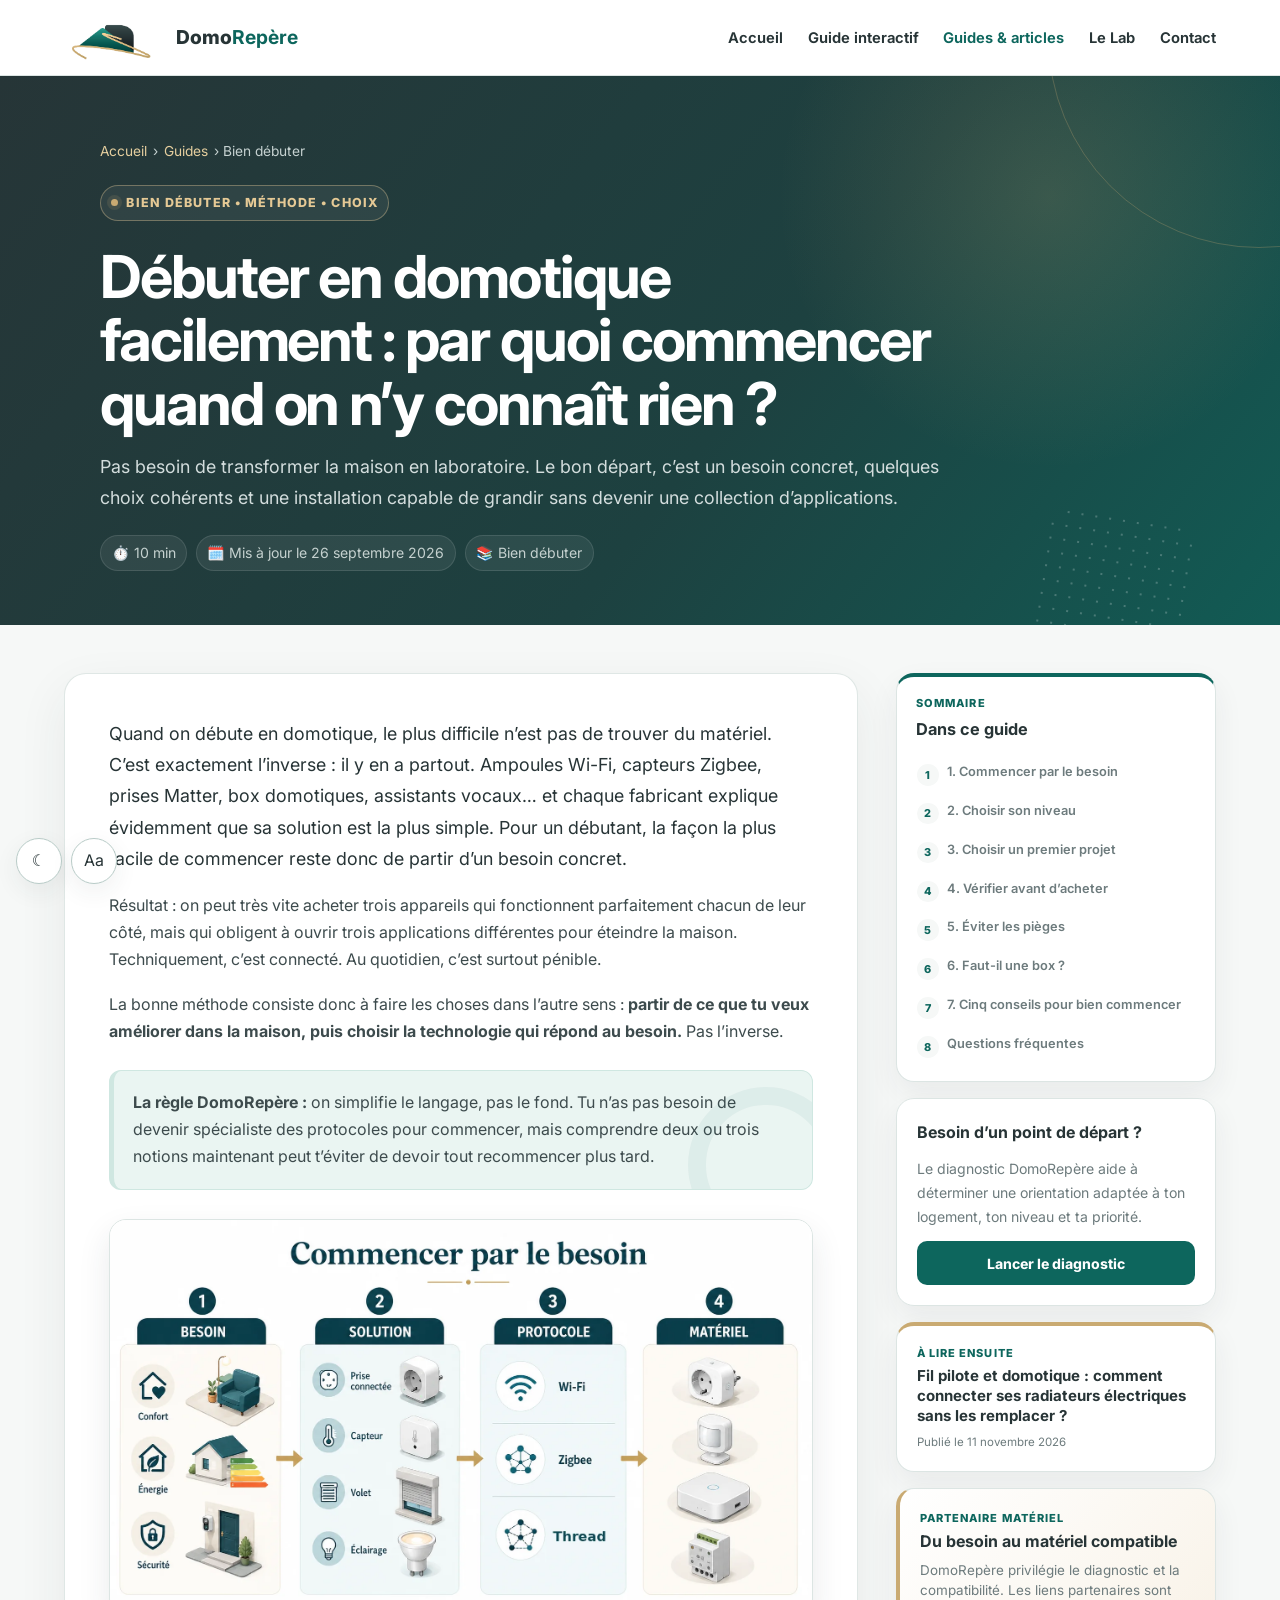
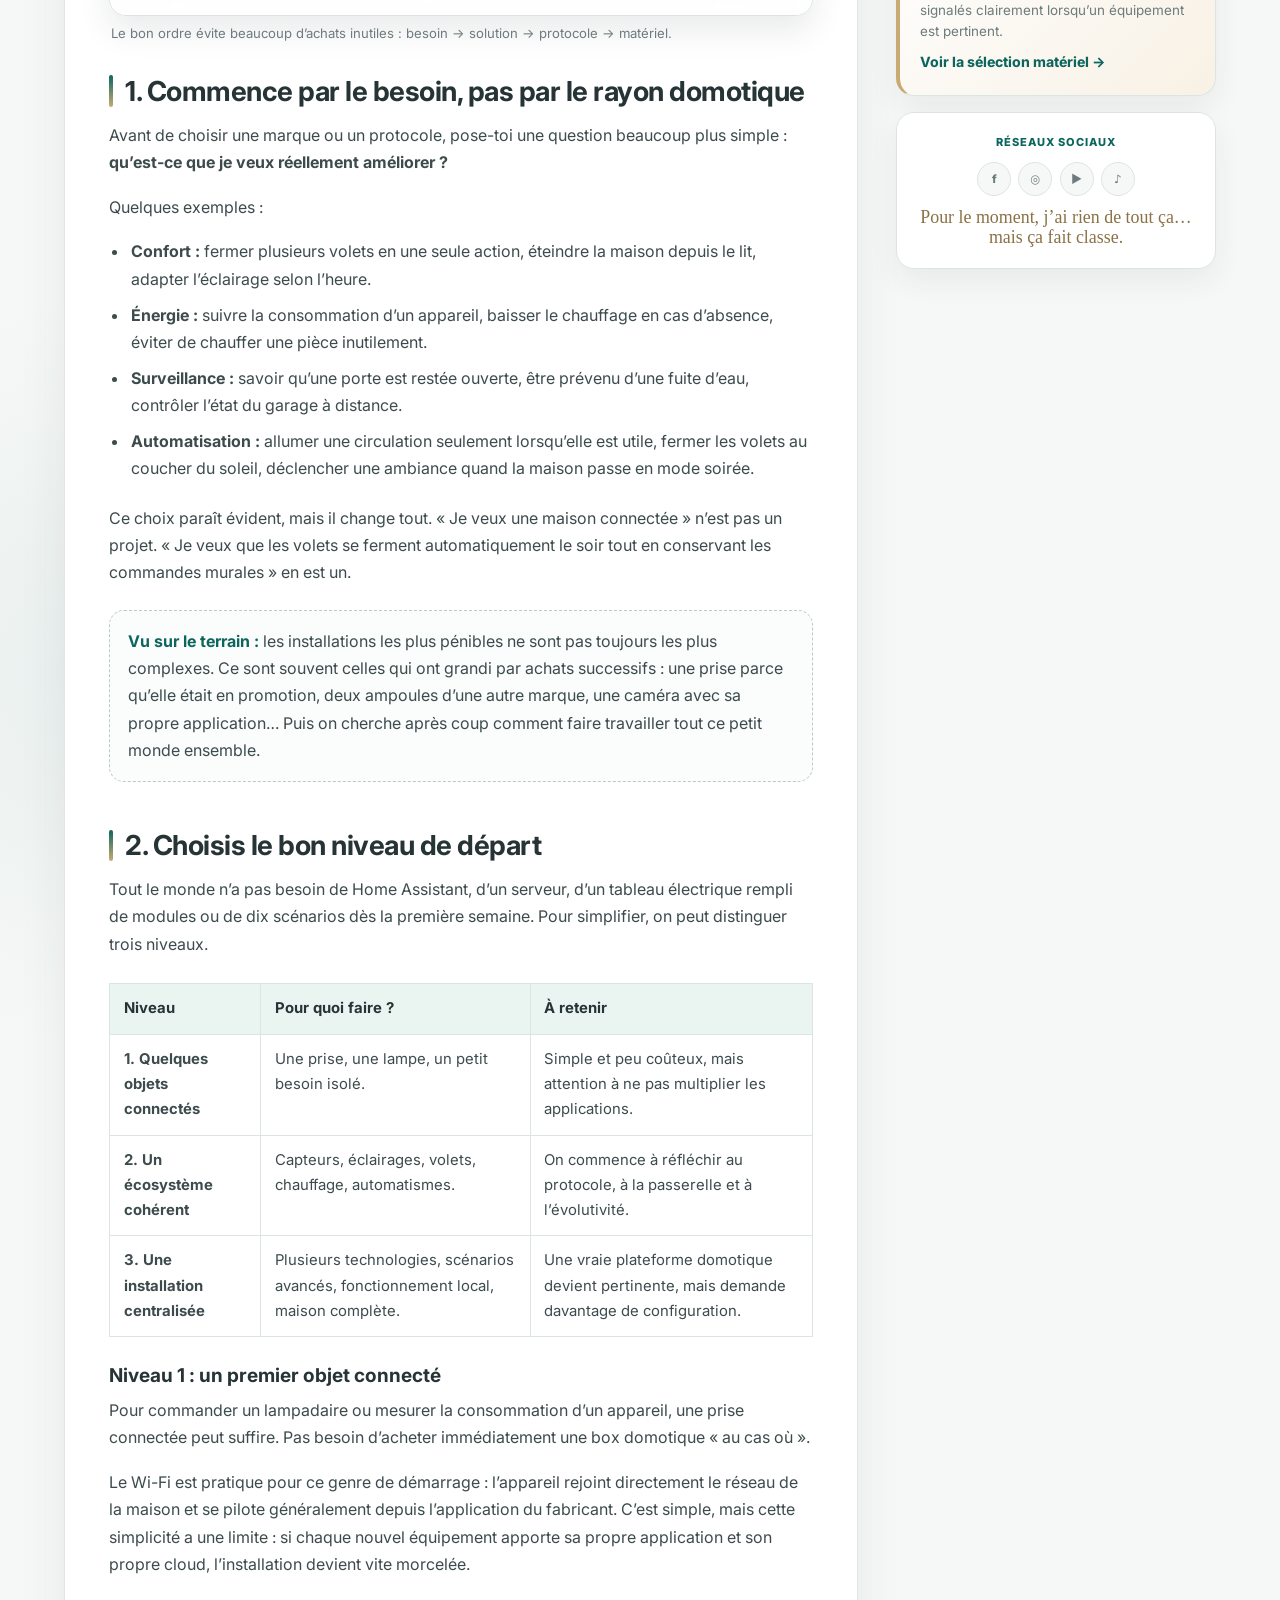
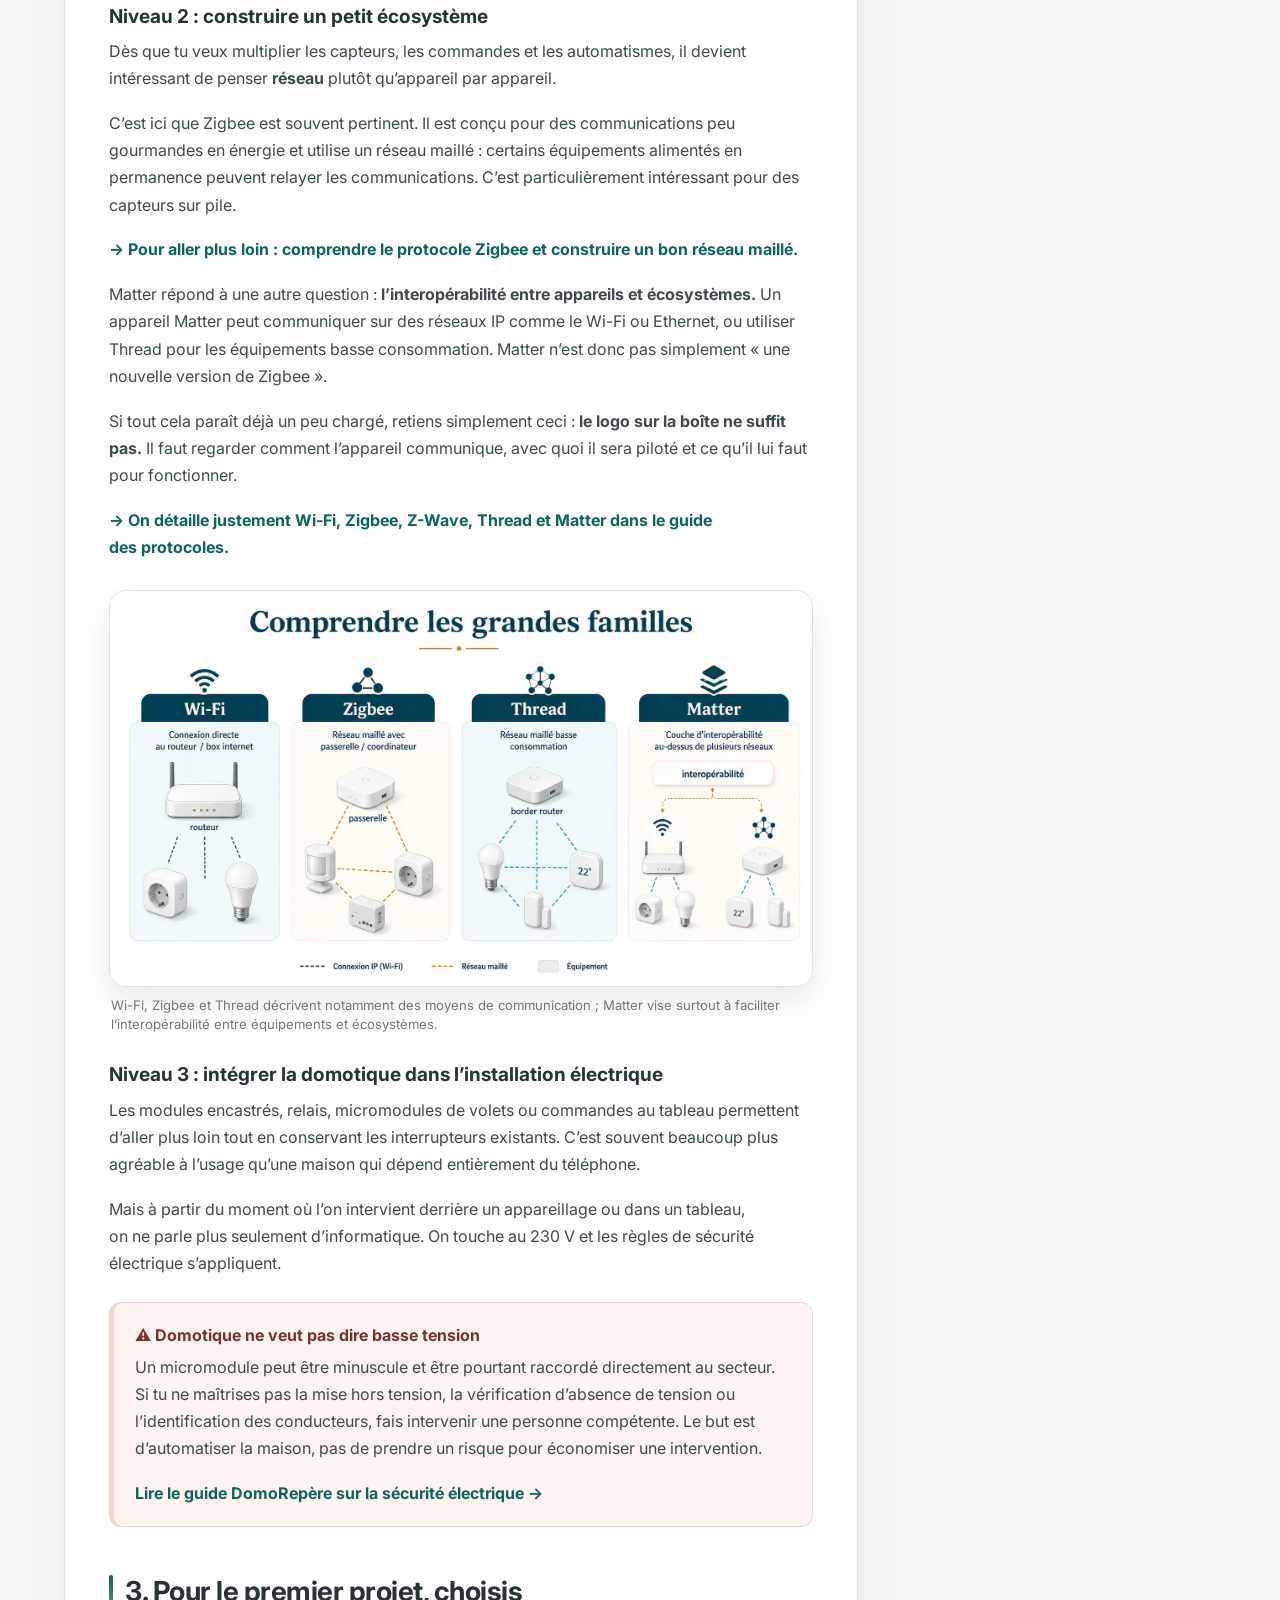
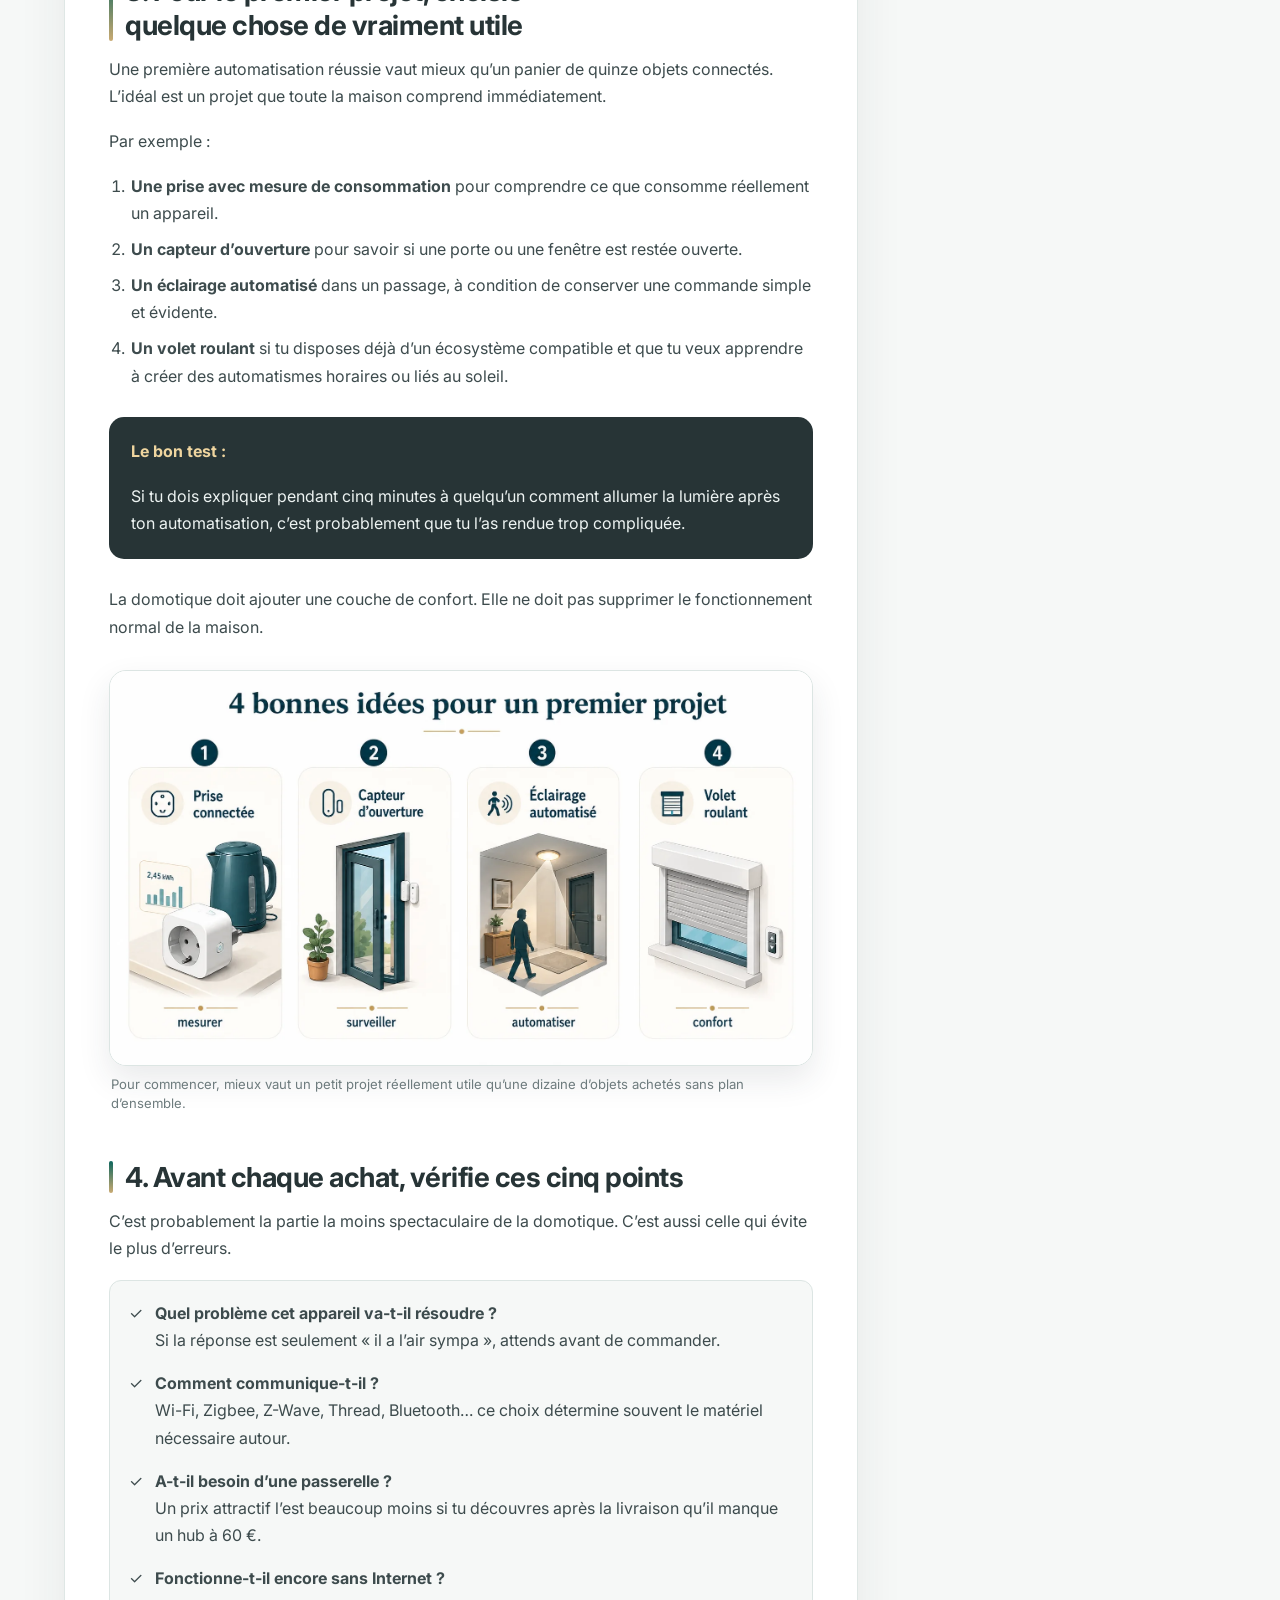
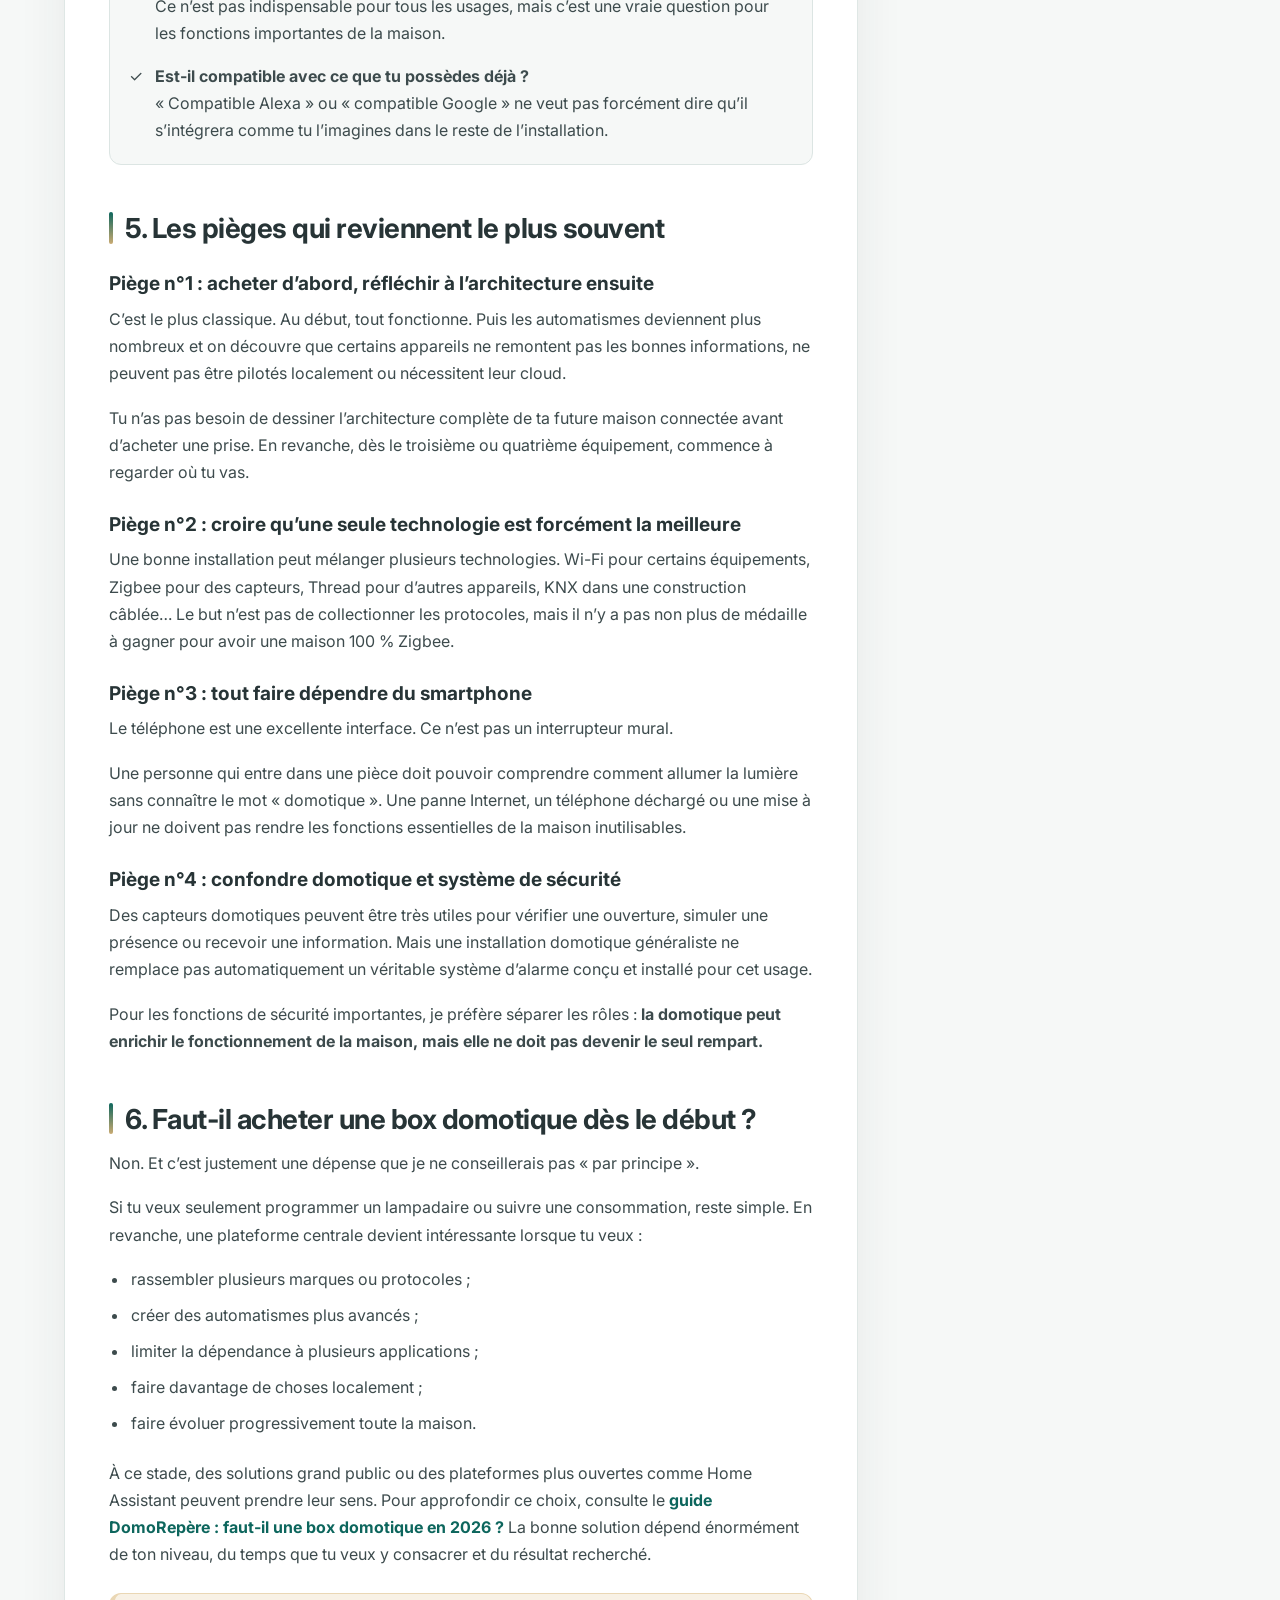
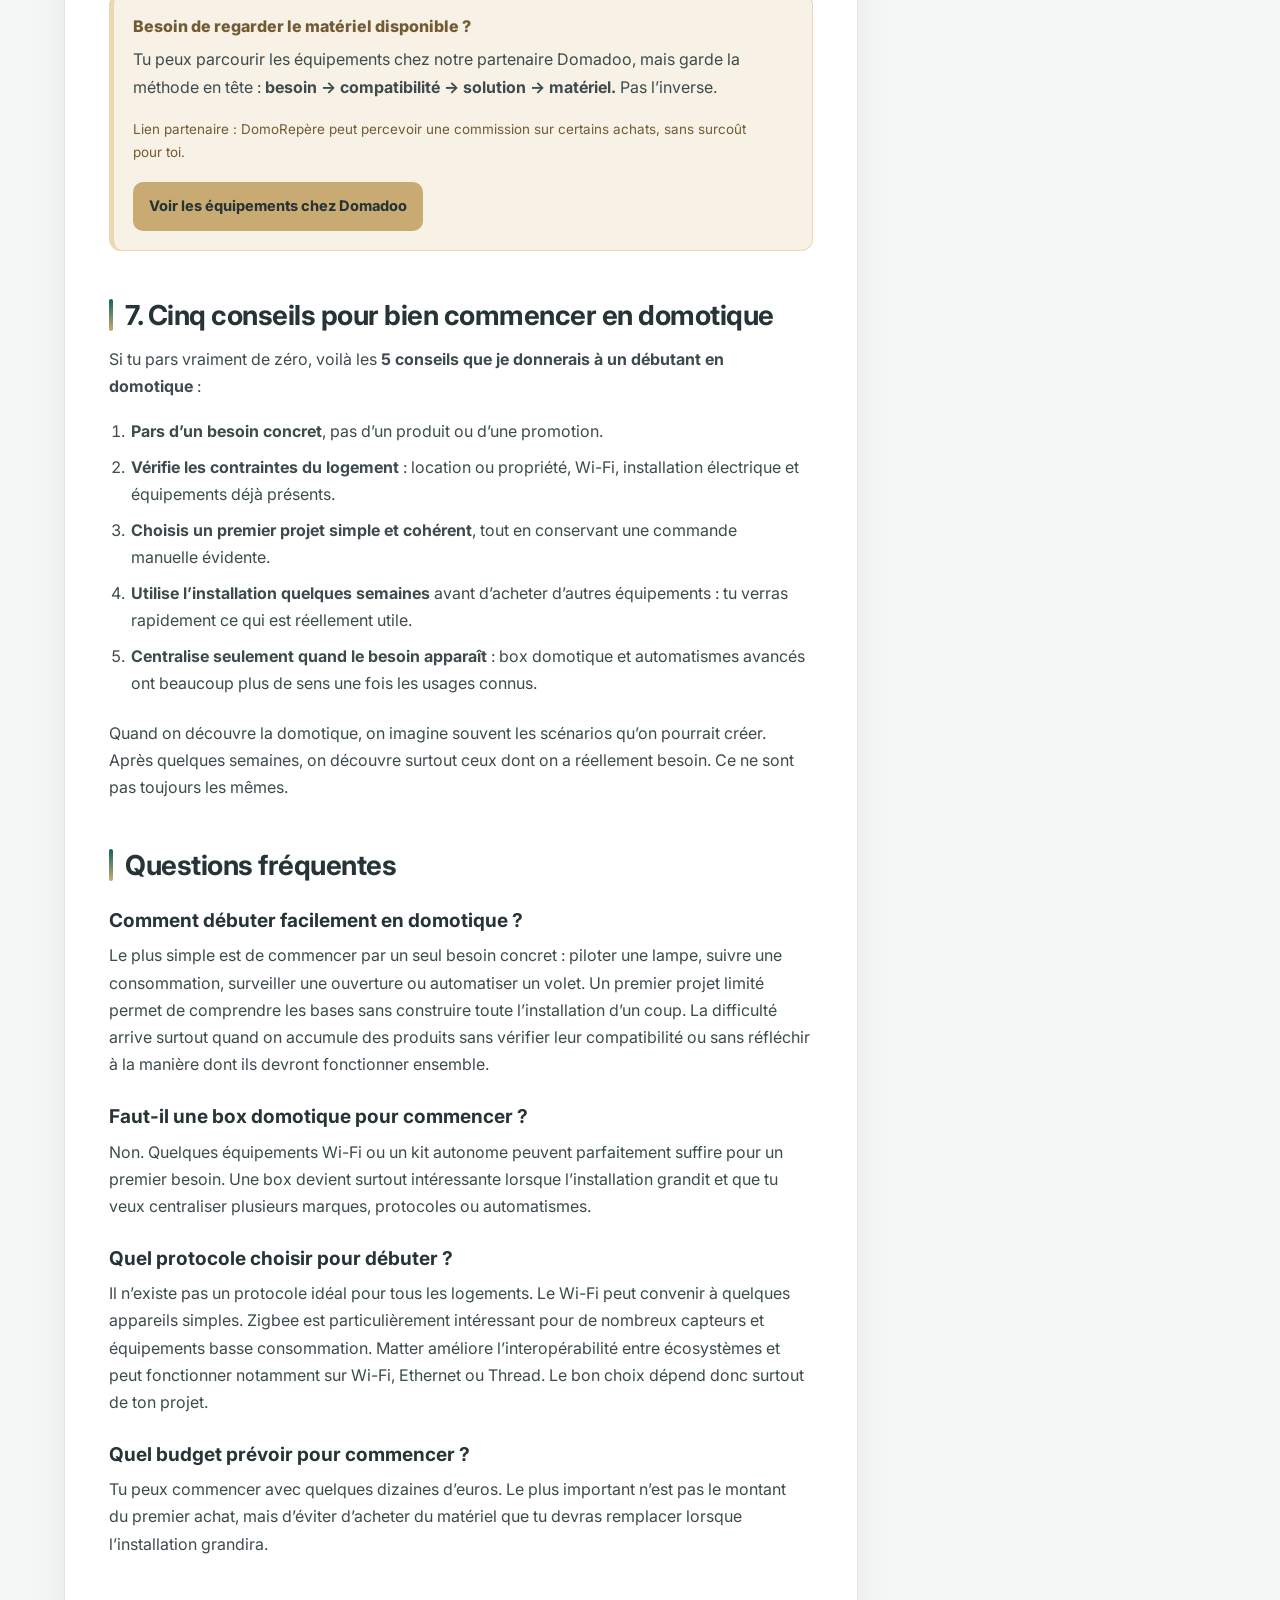
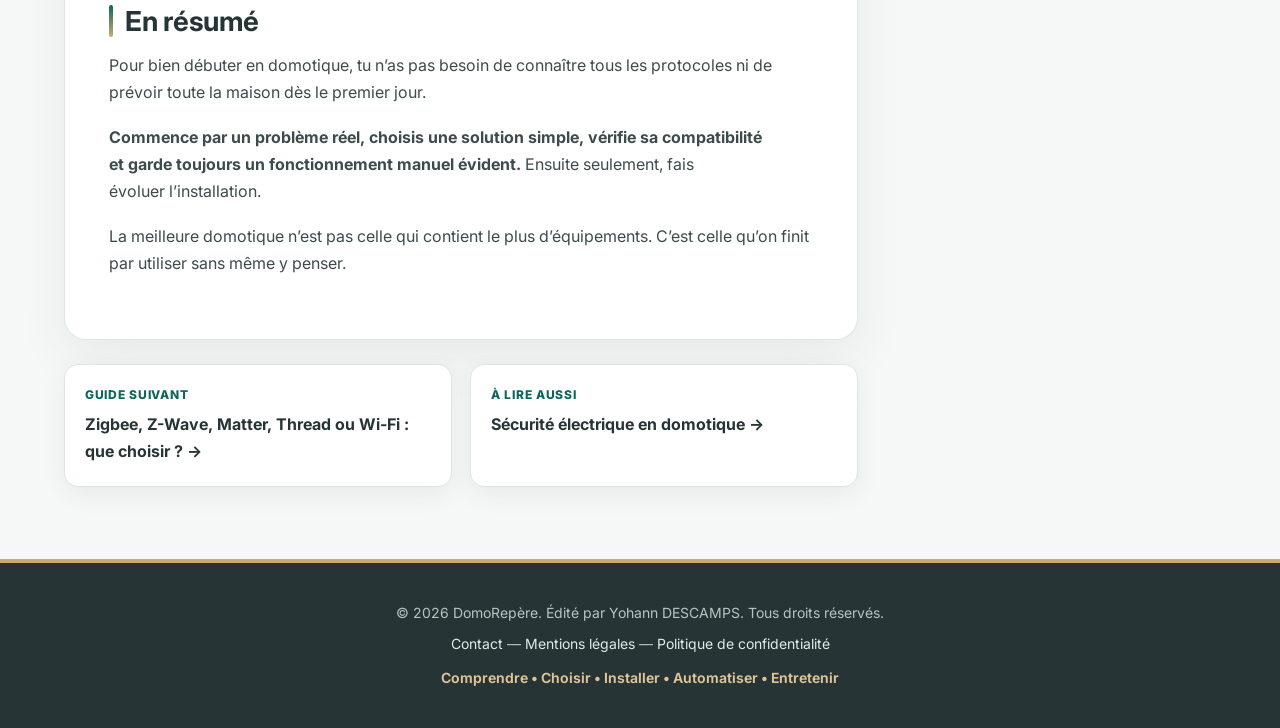
==== commit 801b5924: "Active la sidebar droite — article-1.html" ====
--- a/article-1.html
+++ b/article-1.html
@@ -192,6 +192,7 @@
 </script>
 <link rel="stylesheet" href="assets/css/article-layout-v2.css">
 <link rel="stylesheet" href="assets/css/mobile-fixes.css">
+<link rel="stylesheet" href="assets/css/sidebar-v2.css">
 <script defer src="assets/js/mobile-fixes.js"></script>
   <link href="assets/css/skip-link.css" rel="stylesheet"/>
 </head>
@@ -544,6 +545,7 @@
 </footer>
 
 <script src="assets/js/article-layout-v2.js" defer></script>
+<script src="assets/js/sidebar-v2.js" defer></script>
 </body>
 </html>
 
--- a/assets/css/theme.css
+++ b/assets/css/theme.css
@@ -34,9 +34,13 @@
 
   /* Couleurs de composants */
   --color-on-accent: #273436;
+  --color-button-secondary: #e8eeec;
   --color-highlight-border: #cfe7e1;
   --color-affiliate-border: #ead7b4;
-  --color-accent-text: #725b34;
+  --color-accent-title: #725b34;
+  --color-accent-text: #715b36;
+  --color-accent-text-muted: #806a44;
+  --color-accent-tag: #755d31;
   --color-danger-border: #f2d7d0;
   --color-danger-heading: #7f302b;
   --color-note-surface: #fbfcfc;
@@ -138,9 +142,13 @@
   --color-warning-soft: #332819;
 
   --color-on-accent: #273436;
+  --color-button-secondary: #1b302e;
   --color-highlight-border: #3d5d59;
   --color-affiliate-border: #6e5934;
+  --color-accent-title: #f0d59d;
   --color-accent-text: #e8cf9a;
+  --color-accent-text-muted: #d9c28f;
+  --color-accent-tag: #e6ce99;
   --color-danger-border: #71423d;
   --color-danger-heading: #ffaaa1;
   --color-note-surface: #182526;
@@ -227,11 +235,11 @@
   color: var(--color-text);
 }
 
-html[data-theme="dark"] a {
+html[data-theme="dark"] main a:not(.btn):not(.article-card):not(.universe-card):not(.latest-article-card):not(.next-card) {
   color: var(--color-link);
 }
 
-html[data-theme="dark"] a:hover {
+html[data-theme="dark"] main a:not(.btn):not(.article-card):not(.universe-card):not(.latest-article-card):not(.next-card):hover {
   color: var(--color-link-hover);
 }
 
@@ -277,12 +285,21 @@
   border-color: var(--color-affiliate-border) !important;
 }
 
-html[data-theme] .affiliate-box-title,
+html[data-theme] .affiliate-box-title {
+  color: var(--color-accent-title) !important;
+}
+
 html[data-theme] .safety strong,
-html[data-theme] .safety p,
-html[data-theme] .project-tag.priority,
 html[data-theme] .tech-more {
   color: var(--color-accent-text) !important;
+}
+
+html[data-theme] .safety p {
+  color: var(--color-accent-text-muted) !important;
+}
+
+html[data-theme] .project-tag.priority {
+  color: var(--color-accent-tag) !important;
 }
 
 html[data-theme] .alert-danger {
--- a/assets/css/sidebar-v2.css
+++ b/assets/css/sidebar-v2.css
@@ -0,0 +1,198 @@
+/* Sidebar commune DomoRepère — guides, articles et Lab. */
+
+.content-grid {
+  grid-template-columns: minmax(0, 800px) minmax(290px, 320px);
+}
+
+.sidebar {
+  position: sticky;
+  top: 91px;
+  align-self: start;
+  display: flex;
+  flex-direction: column;
+  gap: 1rem;
+  min-width: 0;
+}
+
+.sidebar .side-card {
+  margin: 0;
+}
+
+.sidebar-global-card {
+  position: relative;
+  overflow: hidden;
+}
+
+.sidebar-global-card h2 {
+  margin: 0 0 .55rem;
+  color: var(--color-text-strong);
+  font-size: 1rem;
+  line-height: 1.3;
+}
+
+.sidebar-global-card p {
+  margin: 0;
+  color: var(--color-text-muted);
+  font-size: .84rem;
+  line-height: 1.5;
+}
+
+.sidebar-global-card a {
+  color: var(--color-link);
+}
+
+.sidebar-global-card a:hover {
+  color: var(--color-link-hover);
+}
+
+.sidebar-latest {
+  border-top: 4px solid var(--brand-accent);
+}
+
+.sidebar-latest-link {
+  display: block;
+  color: inherit !important;
+}
+
+.sidebar-latest-link:hover strong {
+  color: var(--color-link);
+}
+
+.sidebar-latest-title {
+  display: block;
+  margin-top: .28rem;
+  color: var(--color-text-strong);
+  font-size: .94rem;
+  line-height: 1.35;
+  transition: color var(--motion-normal) var(--motion-easing);
+}
+
+.sidebar-latest-meta {
+  display: block;
+  margin-top: .55rem;
+  color: var(--color-text-muted);
+  font-size: .72rem;
+  line-height: 1.35;
+}
+
+.sidebar-partner {
+  border-left: 4px solid var(--brand-accent);
+  background:
+    linear-gradient(135deg, var(--color-surface) 0%, var(--color-surface-accent) 100%);
+}
+
+.sidebar-partner strong {
+  color: var(--color-accent-text);
+}
+
+.sidebar-partner-link {
+  display: inline-flex;
+  align-items: center;
+  gap: .3rem;
+  margin-top: .7rem;
+  font-size: .82rem;
+  font-weight: 750;
+}
+
+.sidebar-social {
+  text-align: center;
+}
+
+.sidebar-social-icons {
+  display: flex;
+  justify-content: center;
+  gap: .45rem;
+  margin: .65rem 0;
+}
+
+.sidebar-social-icon {
+  display: grid;
+  width: 34px;
+  height: 34px;
+  place-items: center;
+  border: 1px solid var(--color-border);
+  border-radius: 50%;
+  background: var(--color-page);
+  color: var(--color-text-muted);
+  font-size: .72rem;
+  font-weight: 800;
+  user-select: none;
+}
+
+.sidebar-social-joke {
+  font-family: var(--font-handwritten);
+  color: var(--color-warm-accent) !important;
+  font-size: 1.12rem !important;
+  line-height: 1.15 !important;
+}
+
+.guides-layout {
+  display: grid;
+  grid-template-columns: minmax(0, 1fr) minmax(290px, 320px);
+  gap: clamp(1.6rem, 3vw, 3rem);
+  align-items: start;
+}
+
+.guides-layout .guides-main {
+  min-width: 0;
+}
+
+.guides-layout .sidebar {
+  top: 91px;
+}
+
+html[data-theme="dark"] .sidebar-partner {
+  background:
+    linear-gradient(135deg, var(--color-surface) 0%, var(--color-surface-accent) 100%);
+}
+
+@media (max-width: 900px) {
+  .page-article .content-grid {
+    display: flex;
+    flex-direction: column;
+  }
+
+  .page-article .article-shell {
+    order: 0;
+  }
+
+  .page-article .sidebar {
+    display: contents;
+  }
+
+  .page-article .toc-card {
+    order: -1;
+    margin: 0 0 1rem;
+  }
+
+  .page-article .takeaway-card,
+  .page-article .sidebar-global-card {
+    order: 1;
+    margin-top: 1rem;
+  }
+
+  .guides-layout {
+    grid-template-columns: 1fr;
+  }
+
+  .guides-layout .sidebar {
+    position: static;
+    display: grid;
+    grid-template-columns: repeat(2, minmax(0, 1fr));
+    gap: 1rem;
+  }
+
+  .guides-layout .sidebar .side-card {
+    height: 100%;
+  }
+}
+
+@media (max-width: 720px) {
+  .guides-layout .sidebar {
+    grid-template-columns: 1fr;
+  }
+
+  .sidebar-global-card {
+    padding: 1rem;
+  }
+}
